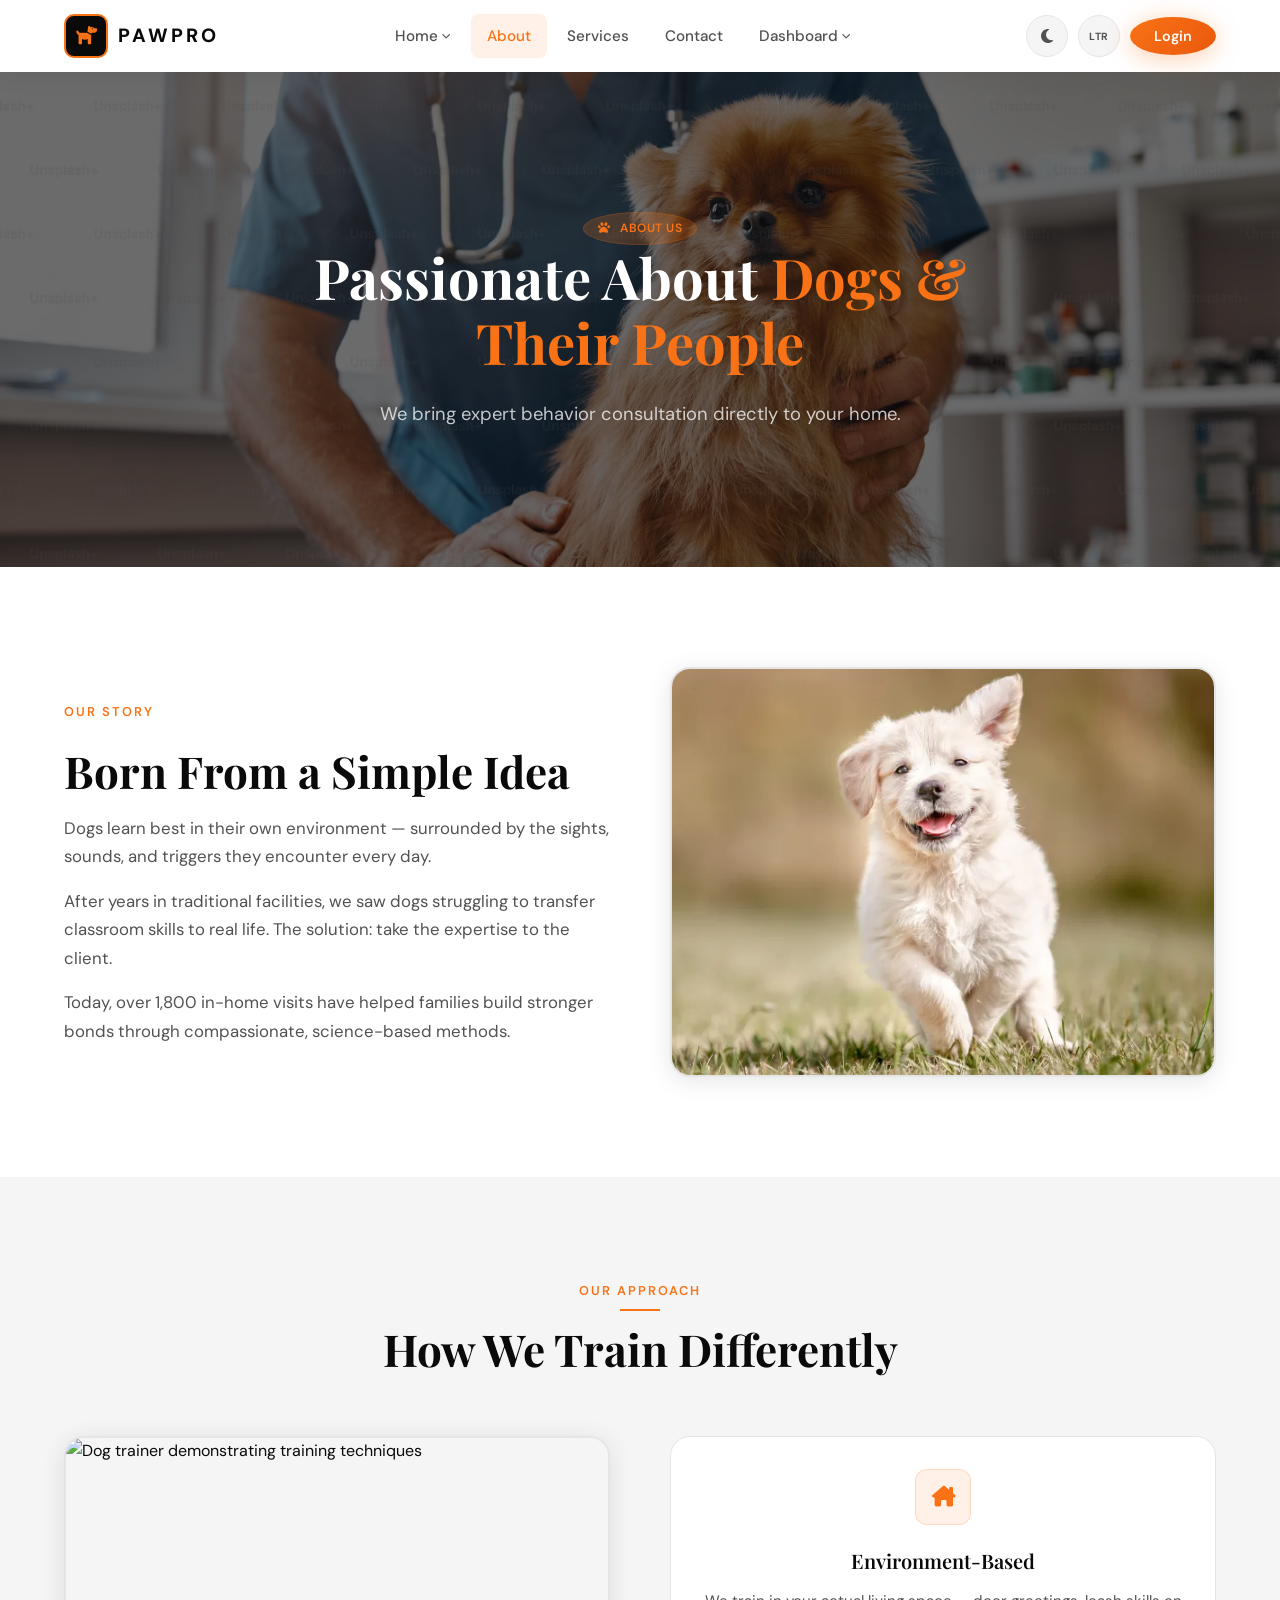
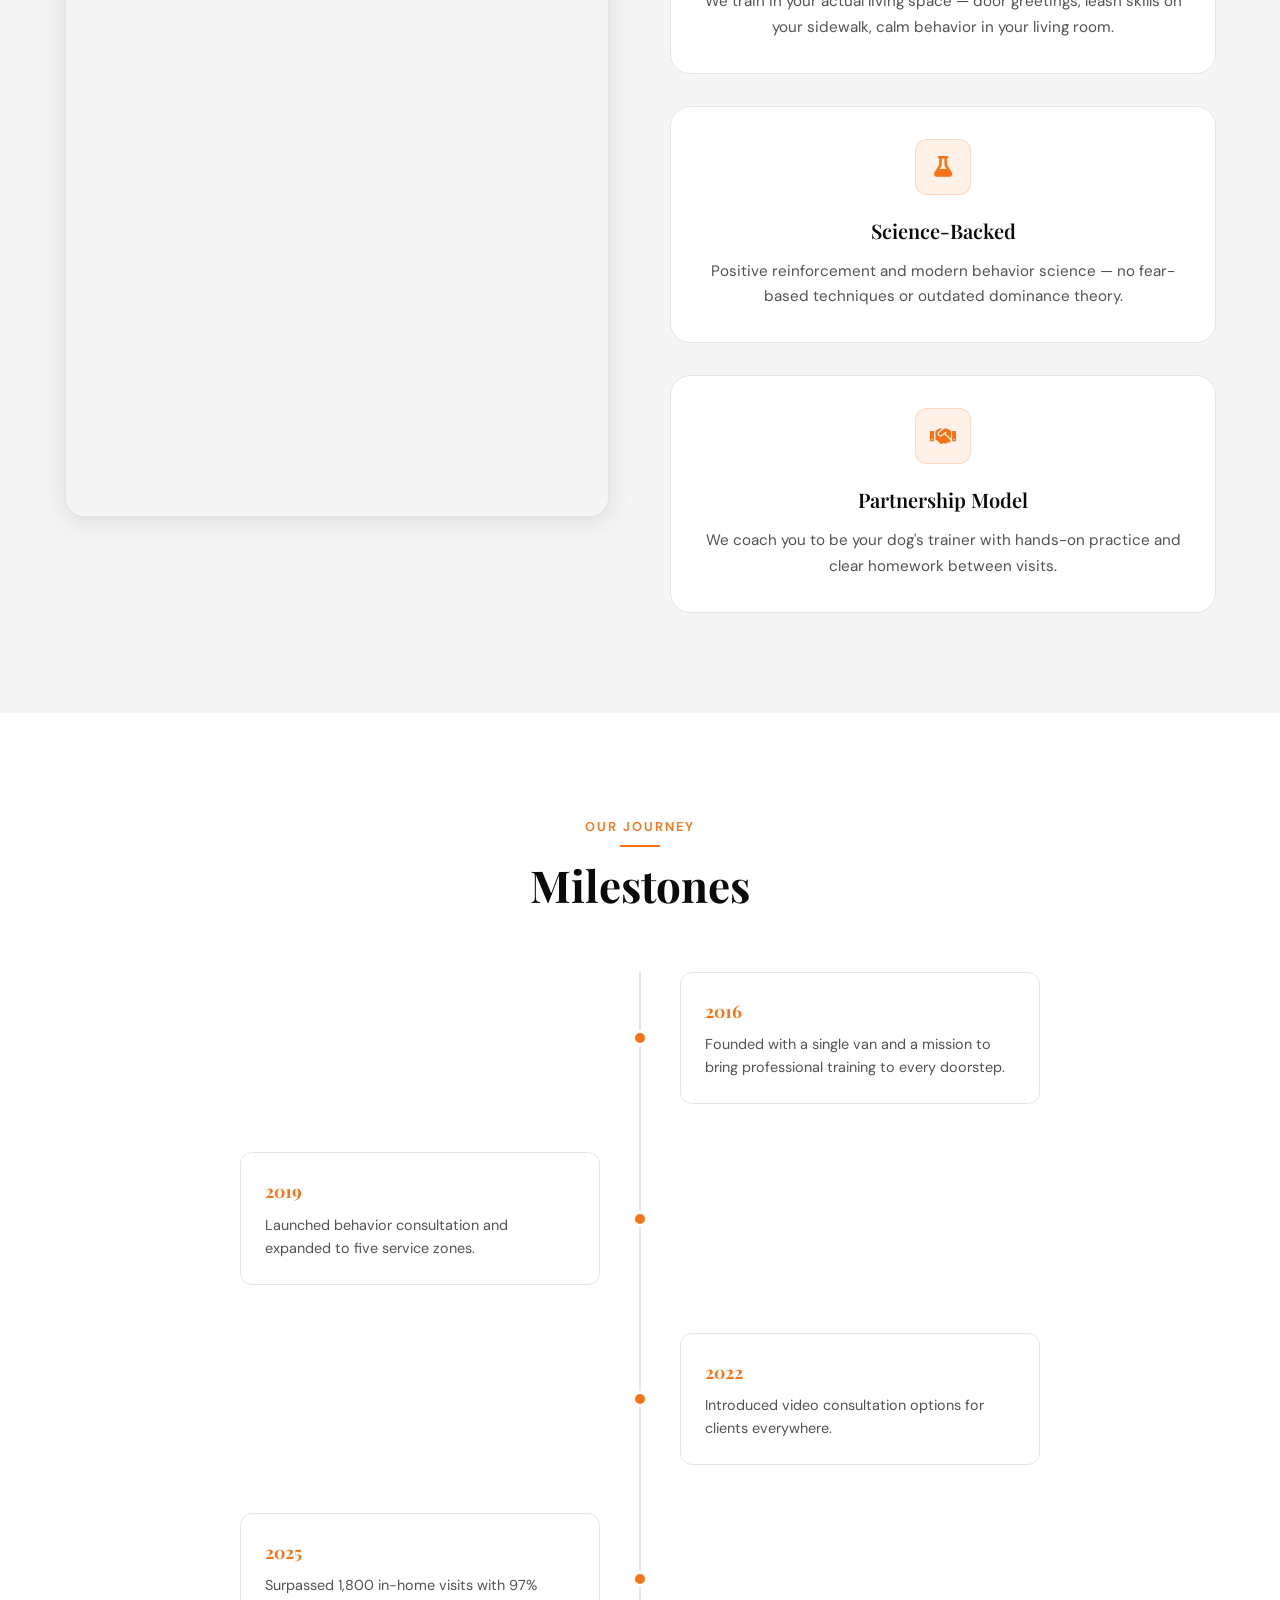
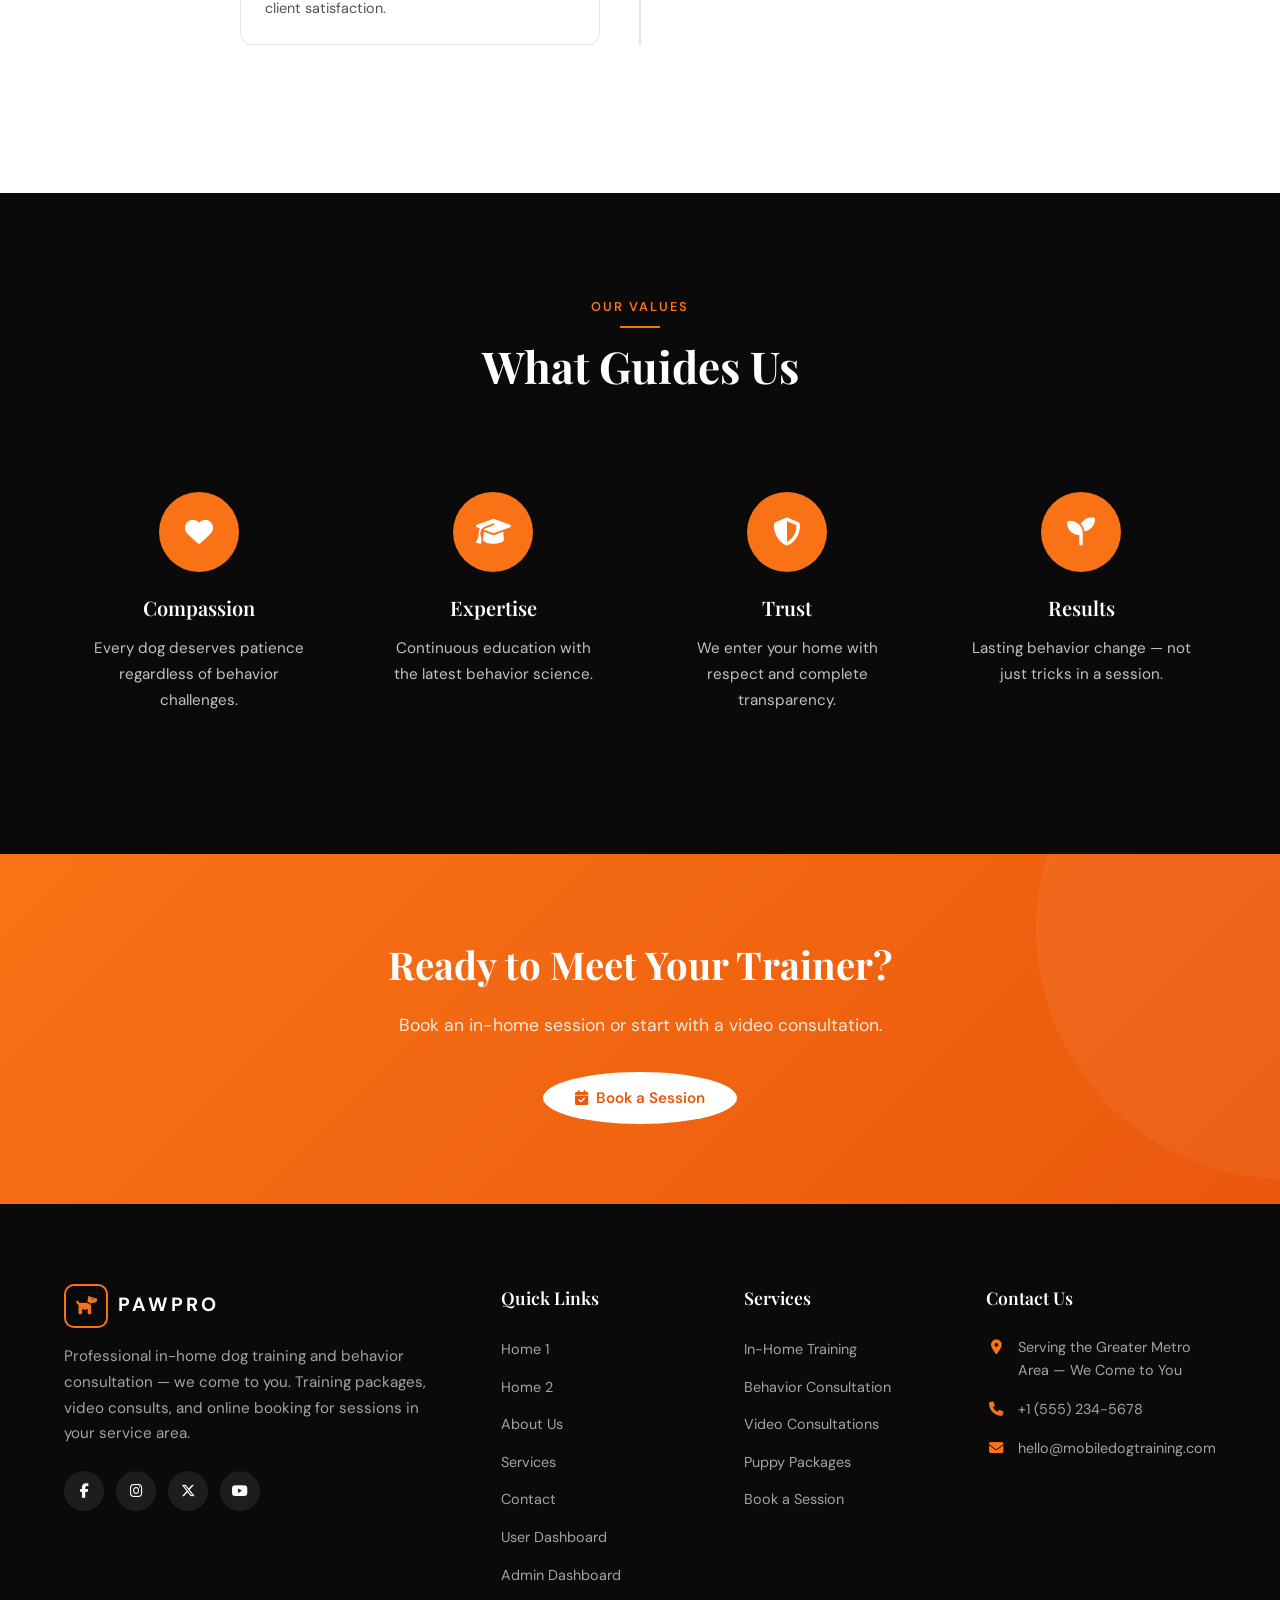
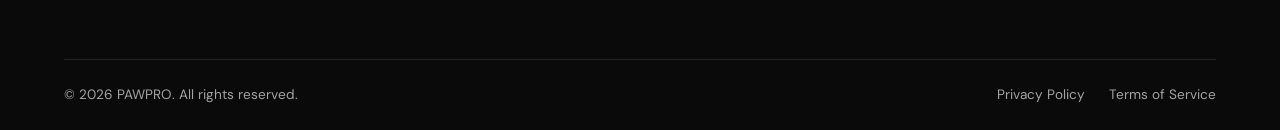
==== about.html @ d75a4a7d "gh" ====
<!DOCTYPE html>
<html lang="en" dir="ltr">
<head>
  <meta charset="UTF-8">
  <meta name="viewport" content="width=device-width, initial-scale=1.0">
  <title>About - Mobile Dog Training & Behavior Consultation</title>  <link rel="icon" type="image/svg+xml" href="favicon.svg">  <link rel="preconnect" href="https://fonts.googleapis.com">
  <link rel="preconnect" href="https://fonts.gstatic.com" crossorigin>
  <link href="https://fonts.googleapis.com/css2?family=DM+Sans:ital,opsz,wght@0,9..40,300;0,9..40,400;0,9..40,500;0,9..40,600;0,9..40,700&family=Playfair+Display:wght@400;600;700&display=swap" rel="stylesheet">
  <link rel="stylesheet" href="https://cdnjs.cloudflare.com/ajax/libs/font-awesome/6.5.1/css/all.min.css">
  <link rel="stylesheet" href="css/variables.css">
  <link rel="stylesheet" href="css/layout.css">
  <link rel="stylesheet" href="css/components.css">
  <link rel="stylesheet" href="css/pages.css">
  <link rel="stylesheet" href="css/animations.css">
</head>
<body>
  <header class="site-header" id="site-header"></header>
  <main>
    <section class="section-dark hero-centered" id="hero" style="padding:140px 0 100px;position:relative;overflow:hidden;background-image:url('d14.avif');background-size:cover;background-position:center;">
      <div style="position:absolute;inset:0;background:rgba(10,10,10,0.6);"></div>
      <div class="container" style="position:relative;z-index:1;">
        <span class="badge animate-item" style="background:rgba(249,115,22,0.2);color:var(--color-primary);"><i class="fa-solid fa-paw"></i> About Us</span>
        <h1 class="hero-title animate-item">Passionate About <span style="color:var(--color-primary);">Dogs & Their People</span></h1>
        <p class="hero-description animate-item">We bring expert behavior consultation directly to your home.</p>
      </div>
    </section>

    <section class="section" id="story">
      <div class="container">
        <div class="hero-content">
          <div class="hero-text animate-item animate-left">
            <span class="section-label">Our Story</span>
            <h2 class="section-title" style="text-align:left;">Born From a Simple Idea</h2>
            <p class="card-text" style="font-size:1.05rem;margin-bottom:16px;">Dogs learn best in their own environment — surrounded by the sights, sounds, and triggers they encounter every day.</p>
            <p class="card-text" style="font-size:1.05rem;margin-bottom:16px;">After years in traditional facilities, we saw dogs struggling to transfer classroom skills to real life. The solution: take the expertise to the client.</p>
            <p class="card-text" style="font-size:1.05rem;">Today, over 1,800 in-home visits have helped families build stronger bonds through compassionate, science-based methods.</p>
          </div>
          <div class="section-img-wrap animate-item animate-right img-float">
            <img class="section-img" src="d8.webp" alt="Dog trainer with happy dog">
          </div>
        </div>
      </div>
    </section>

    <section class="section section-alt" id="approach">
      <div class="container">
        <div class="section-header animate-item">
          <span class="section-label">Our Approach</span>
          <h2 class="section-title">How We Train Differently</h2>
        </div>
        <div class="hero-content" style="gap:60px;align-items:flex-start;margin-top:60px;">
          <div class="section-img-wrap animate-item animate-left" style="aspect-ratio:4/5;">
            <img class="section-img" src="https://images.unsplash.com/photo-1587300003388-59208cc962cb?w=900&q=80" alt="Dog trainer demonstrating training techniques">
          </div>
          <div style="flex:1;">
            <div class="grid-1 features-grid">
              <div class="card animate-item" data-delay="1">
                <div class="card-icon"><i class="fa-solid fa-house-chimney"></i></div>
                <h3 class="card-title">Environment-Based</h3>
                <p class="card-text">We train in your actual living space — door greetings, leash skills on your sidewalk, calm behavior in your living room.</p>
              </div>
              <div class="card animate-item" data-delay="2">
                <div class="card-icon"><i class="fa-solid fa-flask"></i></div>
                <h3 class="card-title">Science-Backed</h3>
                <p class="card-text">Positive reinforcement and modern behavior science — no fear-based techniques or outdated dominance theory.</p>
              </div>
              <div class="card animate-item" data-delay="3">
                <div class="card-icon"><i class="fa-solid fa-handshake"></i></div>
                <h3 class="card-title">Partnership Model</h3>
                <p class="card-text">We coach you to be your dog's trainer with hands-on practice and clear homework between visits.</p>
              </div>
            </div>
          </div>
        </div>
      </div>
    </section>

    <section class="section" id="timeline">
      <div class="container">
        <div class="section-header animate-item">
          <span class="section-label">Our Journey</span>
          <h2 class="section-title">Milestones</h2>
        </div>
        <div class="timeline">
          <div class="timeline-item animate-item">
            <div class="timeline-dot"></div>
            <div class="timeline-content">
              <div class="timeline-year">2016</div>
              <p class="timeline-text">Founded with a single van and a mission to bring professional training to every doorstep.</p>
            </div>
          </div>
          <div class="timeline-item animate-item">
            <div class="timeline-dot"></div>
            <div class="timeline-content">
              <div class="timeline-year">2019</div>
              <p class="timeline-text">Launched behavior consultation and expanded to five service zones.</p>
            </div>
          </div>
          <div class="timeline-item animate-item">
            <div class="timeline-dot"></div>
            <div class="timeline-content">
              <div class="timeline-year">2022</div>
              <p class="timeline-text">Introduced video consultation options for clients everywhere.</p>
            </div>
          </div>
          <div class="timeline-item animate-item">
            <div class="timeline-dot"></div>
            <div class="timeline-content">
              <div class="timeline-year">2025</div>
              <p class="timeline-text">Surpassed 1,800 in-home visits with 97% client satisfaction.</p>
            </div>
          </div>
        </div>
      </div>
    </section>

    <section class="section section-dark" id="values">
      <div class="container">
        <div class="section-header animate-item">
          <span class="section-label">Our Values</span>
          <h2 class="section-title">What Guides Us</h2>
        </div>
        <div class="grid-4">
          <div class="value-card animate-item" data-delay="1">
            <div class="value-icon"><i class="fa-solid fa-heart"></i></div>
            <h3 class="card-title">Compassion</h3>
            <p class="card-text">Every dog deserves patience regardless of behavior challenges.</p>
          </div>
          <div class="value-card animate-item" data-delay="2">
            <div class="value-icon"><i class="fa-solid fa-graduation-cap"></i></div>
            <h3 class="card-title">Expertise</h3>
            <p class="card-text">Continuous education with the latest behavior science.</p>
          </div>
          <div class="value-card animate-item" data-delay="3">
            <div class="value-icon"><i class="fa-solid fa-shield-halved"></i></div>
            <h3 class="card-title">Trust</h3>
            <p class="card-text">We enter your home with respect and complete transparency.</p>
          </div>
          <div class="value-card animate-item" data-delay="4">
            <div class="value-icon"><i class="fa-solid fa-seedling"></i></div>
            <h3 class="card-title">Results</h3>
            <p class="card-text">Lasting behavior change — not just tricks in a session.</p>
          </div>
        </div>
      </div>
    </section>

    <section class="cta-section" id="cta">
      <div class="container">
        <h2 class="cta-title animate-item">Ready to Meet Your Trainer?</h2>
        <p class="cta-text animate-item">Book an in-home session or start with a video consultation.</p>
        <a href="contact.html#booking" class="btn animate-item"><i class="fa-solid fa-calendar-check"></i> Book a Session</a>
      </div>
    </section>
  </main>
  <footer class="site-footer" id="site-footer"></footer>
  <script src="js/config.js"></script>
  <script src="js/theme.js"></script>
  <script src="js/rtl.js"></script>
  <script src="js/main.js"></script>
  <script src="js/animations.js"></script>
</body>
</html>
---- css/variables.css ----
:root {
  /* Brand — Orange & Black */
  --color-primary: #f97316;
  --color-primary-dark: #ea580c;
  --color-primary-light: #fb923c;
  --color-secondary: #0a0a0a;
  --color-secondary-dark: #000000;
  --color-secondary-light: #1a1a1a;
  --color-accent: #f97316;

  /* Light Theme */
  --color-bg: #ffffff;
  --color-bg-alt: #f5f5f5;
  --color-bg-accent: #fff7ed;
  --color-surface: #ffffff;
  --color-surface-elevated: #fafafa;
  --color-text: #0a0a0a;
  --color-text-muted: #525252;
  --color-text-light: #737373;
  --color-border: #e5e5e5;
  --color-border-light: #f0f0f0;

  /* Section-specific light */
  --section-default-bg: #ffffff;
  --section-alt-bg: #f5f5f5;
  --section-dark-bg: #0a0a0a;
  --section-dark-text: #ffffff;
  --section-accent-bg: #fff7ed;

  /* Header */
  --header-bg: rgba(255, 255, 255, 0.97);
  --header-shadow: 0 2px 24px rgba(0, 0, 0, 0.08);

  /* Footer */
  --footer-bg: #0a0a0a;
  --footer-text: #f5f5f5;
  --footer-text-muted: #a3a3a3;

  /* Shadows */
  --shadow-sm: 0 2px 8px rgba(0, 0, 0, 0.06);
  --shadow-md: 0 4px 24px rgba(0, 0, 0, 0.1);
  --shadow-lg: 0 8px 40px rgba(0, 0, 0, 0.14);
  --shadow-primary: 0 4px 24px rgba(249, 115, 22, 0.35);

  /* Typography */
  --font-heading: 'Playfair Display', Georgia, serif;
  --font-body: 'DM Sans', -apple-system, BlinkMacSystemFont, sans-serif;
  --font-logo: 'DM Sans', sans-serif;

  /* Spacing */
  --section-padding: 100px;
  --container-max: 1200px;
  --header-height: 72px;

  /* Transitions */
  --transition-fast: 0.2s ease;
  --transition-normal: 0.3s ease;

  /* Border Radius */
  --radius-sm: 8px;
  --radius-md: 12px;
  --radius-lg: 20px;
  --radius-full: 50%;
}

[data-theme="dark"] {
  --color-bg: #0a0a0a;
  --color-bg-alt: #141414;
  --color-bg-accent: #1c1208;
  --color-surface: #1a1a1a;
  --color-surface-elevated: #222222;
  --color-text: #f5f5f5;
  --color-text-muted: #a3a3a3;
  --color-text-light: #737373;
  --color-border: #2e2e2e;
  --color-border-light: #252525;

  --section-default-bg: #0a0a0a;
  --section-alt-bg: #141414;
  --section-dark-bg: #000000;
  --section-dark-text: #ffffff;
  --section-accent-bg: #1c1208;

  --header-bg: rgba(10, 10, 10, 0.97);
  --header-shadow: 0 2px 24px rgba(0, 0, 0, 0.5);
  --footer-bg: #000000;
  --footer-text: #f5f5f5;
  --footer-text-muted: #737373;

  --shadow-sm: 0 2px 8px rgba(0, 0, 0, 0.3);
  --shadow-md: 0 4px 24px rgba(0, 0, 0, 0.4);
  --shadow-lg: 0 8px 40px rgba(0, 0, 0, 0.5);
  --shadow-primary: 0 4px 24px rgba(249, 115, 22, 0.25);
}

[dir="rtl"] {
  --font-heading: 'Playfair Display', Georgia, serif;
}
---- css/layout.css ----
*,
*::before,
*::after {
  box-sizing: border-box;
  margin: 0;
  padding: 0;
}

html {
  scroll-behavior: smooth;
  font-size: 16px;
}

body {
  font-family: var(--font-body);
  background-color: var(--color-bg);
  color: var(--color-text);
  line-height: 1.6;
  overflow-x: hidden;
  transition: background-color var(--transition-normal), color var(--transition-normal);
}

img {
  max-width: 100%;
  height: auto;
  display: block;
}

a {
  text-decoration: none;
  color: inherit;
  transition: color var(--transition-fast);
}

ul, ol {
  list-style: none;
}

button {
  font-family: inherit;
  cursor: pointer;
  border: none;
  background: none;
}

.container {
  width: 100%;
  max-width: var(--container-max);
  margin: 0 auto;
  padding: 0 24px;
}

.section {
  padding: var(--section-padding) 0;
  background: var(--section-default-bg);
  transition: background var(--transition-normal);
}

.section-alt {
  background: var(--section-alt-bg);
}

.section-accent {
  background: var(--section-accent-bg);
}

.section-dark {
  background: var(--section-dark-bg);
  color: var(--section-dark-text);
}

.section-dark .section-title,
.section-dark .hero-title {
  color: #ffffff;
}

.section-dark .section-subtitle,
.section-dark .hero-description,
.section-dark .card-text {
  color: rgba(255, 255, 255, 0.75);
}

.section-dark .section-label {
  color: var(--color-primary);
}

.section-dark .card {
  background: var(--color-secondary-light);
  border-color: #2e2e2e;
  color: #f5f5f5;
}

.section-dark .card-title {
  color: #ffffff;
}

.section-header {
  text-align: center;
  max-width: 700px;
  margin: 0 auto 60px;
}

.section-label {
  display: inline-block;
  font-size: 0.8rem;
  font-weight: 600;
  letter-spacing: 2px;
  text-transform: uppercase;
  color: var(--color-primary);
  margin-bottom: 12px;
}

.section-title {
  font-family: var(--font-heading);
  font-size: clamp(2rem, 4vw, 2.75rem);
  font-weight: 700;
  color: var(--color-text);
  margin-bottom: 16px;
  line-height: 1.2;
}

.section-subtitle {
  font-size: 1.1rem;
  color: var(--color-text-muted);
  line-height: 1.7;
}

.grid-2 {
  display: grid;
  grid-template-columns: repeat(2, 1fr);
  gap: 32px;
}

.grid-3 {
  display: grid;
  grid-template-columns: repeat(3, 1fr);
  gap: 32px;
}

.grid-1 {
  display: grid;
  grid-template-columns: 1fr;
  gap: 32px;
}

.grid-4 {
  display: grid;
  grid-template-columns: repeat(4, 1fr);
  gap: 24px;
}

main {
  padding-top: var(--header-height);
  min-height: calc(100vh - var(--header-height));
}

@media (max-width: 992px) {
  .grid-3, .grid-4 {
    grid-template-columns: repeat(2, 1fr);
  }
}

@media (max-width: 768px) {
  :root {
    --section-padding: 70px;
  }

  .grid-2, .grid-3, .grid-4 {
    grid-template-columns: 1fr;
  }

  .container {
    padding: 0 16px;
  }
}

@media (max-width: 576px) {
  :root {
    --section-padding: 50px;
    --header-height: 64px;
  }

  .grid-1, .grid-2, .grid-3, .grid-4 {
    grid-template-columns: 1fr;
    gap: 20px;
  }

  .container {
    padding: 0 12px;
  }

  main {
    padding-top: 64px;
  }
}

@media (max-width: 360px) {
  :root {
    --section-padding: 40px;
    --header-height: 56px;
  }

  .container {
    padding: 0 10px;
    max-width: 100%;
  }

  main {
    padding-top: 56px;
    min-height: calc(100vh - 56px);
  }

  .grid-1, .grid-2, .grid-3, .grid-4 {
    grid-template-columns: 1fr;
    gap: 16px;
  }
}
---- css/components.css ----
/* ===== HEADER ===== */
.site-header {
  position: fixed;
  top: 0;
  left: 0;
  right: 0;
  height: var(--header-height);
  background: var(--header-bg);
  backdrop-filter: blur(12px);
  box-shadow: var(--header-shadow);
  z-index: 1000;
  transition: background var(--transition-normal), box-shadow var(--transition-normal);
}

.header-inner {
  display: flex;
  align-items: center;
  justify-content: space-between;
  height: 100%;
  max-width: var(--container-max);
  margin: 0 auto;
  padding: 0 24px;
}

/* Logo */
.site-logo {
  display: flex;
  align-items: center;
  gap: 10px;
  flex-shrink: 0;
}

.logo-mark {
  width: 44px;
  height: 44px;
  background: var(--color-secondary);
  border-radius: 10px;
  display: flex;
  align-items: center;
  justify-content: center;
  border: 2px solid var(--color-primary);
  flex-shrink: 0;
}

.logo-mark i {
  color: var(--color-primary);
  font-size: 1.15rem;
}

.logo-word {
  font-family: var(--font-logo);
  font-size: 1.2rem;
  font-weight: 800;
  letter-spacing: 3px;
  color: var(--color-text);
  white-space: nowrap;
}

[data-theme="dark"] .logo-mark {
  background: #000000;
}

.logo-text {
  font-family: var(--font-logo);
  font-size: 1.2rem;
  font-weight: 800;
  letter-spacing: 3px;
  color: var(--color-text);
  white-space: nowrap;
}

.logo-text span {
  color: var(--color-primary);
}

/* Navigation */
.main-nav {
  display: flex;
  align-items: center;
  gap: 8px;
}

.nav-list {
  display: flex;
  align-items: center;
  gap: 4px;
}

.nav-item {
  position: relative;
}

.nav-link {
  display: flex;
  align-items: center;
  gap: 4px;
  padding: 10px 16px;
  font-size: 0.95rem;
  font-weight: 500;
  color: var(--color-text-muted);
  border-radius: var(--radius-sm);
  transition: all var(--transition-fast);
}

.nav-link:hover,
.nav-link.active {
  color: var(--color-primary);
  background: rgba(249, 115, 22, 0.1);
}

.nav-link .dropdown-arrow {
  font-size: 0.55rem;
  transition: transform var(--transition-fast);
}

.nav-item.open .dropdown-arrow {
  transform: rotate(180deg);
}

/* Dropdown */
.nav-dropdown {
  position: absolute;
  top: calc(100% + 8px);
  left: 50%;
  transform: translateX(-50%) translateY(8px);
  min-width: 200px;
  background: var(--color-surface);
  border: 1px solid var(--color-border);
  border-radius: var(--radius-md);
  box-shadow: var(--shadow-lg);
  padding: 8px;
  opacity: 0;
  visibility: hidden;
  transition: all var(--transition-fast);
  z-index: 100;
}

[dir="rtl"] .nav-dropdown {
  left: auto;
  right: 50%;
  transform: translateX(50%) translateY(8px);
}

.nav-item.open .nav-dropdown {
  opacity: 1;
  visibility: visible;
  transform: translateX(-50%) translateY(0);
}

[dir="rtl"] .nav-item.open .nav-dropdown {
  transform: translateX(50%) translateY(0);
}

.dropdown-link {
  display: block;
  padding: 10px 16px;
  font-size: 0.9rem;
  color: var(--color-text-muted);
  border-radius: var(--radius-sm);
  transition: all var(--transition-fast);
}

.dropdown-link:hover,
.dropdown-link.active {
  color: var(--color-primary);
  background: rgba(249, 115, 22, 0.1);
}

/* Header Actions */
.header-actions {
  display: flex;
  align-items: center;
  gap: 10px;
  flex-shrink: 0;
}

/* Theme Toggle */
.theme-toggle {
  width: 42px;
  height: 42px;
  border-radius: var(--radius-full);
  background: var(--color-bg-alt);
  border: 1px solid var(--color-border);
  display: flex;
  align-items: center;
  justify-content: center;
  font-size: 1.1rem;
  transition: all var(--transition-fast);
  color: var(--color-text-muted);
}

.theme-toggle:hover {
  background: var(--color-primary);
  color: #fff;
  border-color: var(--color-primary);
}

.theme-toggle i {
  font-size: 1rem;
}

/* RTL Toggle */
.rtl-toggle {
  width: 42px;
  height: 42px;
  border-radius: var(--radius-full);
  background: var(--color-bg-alt);
  border: 1px solid var(--color-border);
  display: flex;
  align-items: center;
  justify-content: center;
  font-size: 0.65rem;
  font-weight: 700;
  letter-spacing: 0.5px;
  transition: all var(--transition-fast);
  color: var(--color-text-muted);
}

.rtl-toggle:hover {
  background: var(--color-secondary);
  color: var(--color-primary);
  border-color: var(--color-primary);
}

/* Login Button */
.btn-login {
  padding: 10px 24px;
  background: linear-gradient(135deg, var(--color-primary), var(--color-primary-dark));
  color: #fff;
  font-size: 0.9rem;
  font-weight: 600;
  border-radius: var(--radius-full);
  transition: all var(--transition-fast);
  box-shadow: var(--shadow-primary);
}

.btn-login:hover {
  transform: translateY(-2px);
  box-shadow: 0 6px 24px rgba(200, 121, 65, 0.4);
}

.mobile-nav-actions {
  display: none;
}

/* Mobile Menu Toggle */
.mobile-toggle {
  display: none;
  width: 42px;
  height: 42px;
  border-radius: var(--radius-sm);
  background: var(--color-bg-alt);
  border: 1px solid var(--color-border);
  flex-direction: column;
  align-items: center;
  justify-content: center;
  gap: 5px;
}

.mobile-toggle span {
  display: block;
  width: 20px;
  height: 2px;
  background: var(--color-text);
  border-radius: 2px;
  transition: all var(--transition-fast);
}

.mobile-toggle.active span:nth-child(1) {
  transform: rotate(45deg) translate(5px, 5px);
}

.mobile-toggle.active span:nth-child(2) {
  opacity: 0;
}

.mobile-toggle.active span:nth-child(3) {
  transform: rotate(-45deg) translate(5px, -5px);
}

@media (max-width: 1024px) {
  .mobile-toggle {
    display: flex;
  }

  /* Ensure mobile toggle sits to the right on small screens */
  .site-logo { order: 1; }
  .header-actions { order: 2; }
  .mobile-toggle { order: 3; }

  .main-nav {
    position: fixed;
    top: var(--header-height);
    left: 0;
    right: 0;
    background: var(--color-surface);
    border-bottom: 1px solid var(--color-border);
    padding: 16px 24px;
    flex-direction: column;
    align-items: stretch;
    transform: translateY(-120%);
    opacity: 0;
    visibility: hidden;
    transition: all var(--transition-normal);
    box-shadow: var(--shadow-lg);
  }

  .main-nav.open {
    transform: translateY(0);
    opacity: 1;
    visibility: visible;
  }

  .nav-list {
    flex-direction: column;
    align-items: stretch;
    gap: 4px;
  }

  .nav-link {
    justify-content: space-between;
    padding: 14px 16px;
  }

  .nav-dropdown {
    position: static;
    transform: none;
    opacity: 1;
    visibility: visible;
    box-shadow: none;
    border: none;
    background: var(--color-bg-alt);
    margin-top: 4px;
    display: none;
    padding: 4px;
  }

  .nav-item.open .nav-dropdown {
    display: block;
    transform: none;
  }
}

/* Specific mobile tweaks: keep header minimal at narrow widths (e.g., 360px) */
@media (max-width: 480px) {
  /* Hide theme and rtl in header; they'll appear inside the mobile menu */
  .header-actions .theme-toggle,
  .header-actions .rtl-toggle {
    display: none;
  }

  /* Keep login visible in header */
  /* Move login into mobile menu: hide header login on very small screens */
  .header-actions .btn-login {
    display: none;
  }

  /* Mobile nav actions (inside hamburger) */
  .mobile-nav-actions {
    display: flex;
    gap: 12px;
    margin-top: 12px;
    align-items: center;
  }

  .mobile-nav-actions .theme-toggle,
  .mobile-nav-actions .rtl-toggle {
    display: flex;
  }

  .mobile-nav-actions .btn-login-mobile {
    display: inline-flex;
    padding: 10px 16px;
    font-size: 0.95rem;
    border-radius: var(--radius-md);
    background: linear-gradient(135deg, var(--color-primary), var(--color-primary-dark));
    color: #fff;
    border: none;
    margin-left: auto;
  }
}

/* ===== BUTTONS ===== */
.btn {
  display: inline-flex;
  align-items: center;
  justify-content: center;
  gap: 8px;
  padding: 14px 32px;
  font-size: 0.95rem;
  font-weight: 600;
  border-radius: var(--radius-full);
  transition: all var(--transition-fast);
  cursor: pointer;
}

.btn-primary {
  background: linear-gradient(135deg, var(--color-primary), var(--color-primary-dark));
  color: #fff;
  box-shadow: var(--shadow-primary);
}

.btn-primary:hover {
  transform: translateY(-2px);
  box-shadow: 0 6px 24px rgba(200, 121, 65, 0.4);
}

.btn-secondary {
  background: transparent;
  color: var(--color-text);
  border: 2px solid var(--color-border);
}

.btn-secondary:hover {
  border-color: var(--color-primary);
  color: var(--color-primary);
}

.btn-outline {
  background: transparent;
  color: var(--color-primary);
  border: 2px solid var(--color-primary);
}

.btn-outline:hover {
  background: var(--color-primary);
  color: #fff;
}

/* ===== CARDS ===== */
.card {
  background: var(--color-surface);
  border: 1px solid var(--color-border);
  border-radius: var(--radius-lg);
  padding: 32px;
  transition: all var(--transition-normal);
}

.card:hover {
  transform: translateY(-4px);
  box-shadow: var(--shadow-md);
  border-color: var(--color-primary-light);
}

.card-icon {
  width: 56px;
  height: 56px;
  background: rgba(249, 115, 22, 0.1);
  border: 1px solid rgba(249, 115, 22, 0.2);
  border-radius: var(--radius-md);
  display: flex;
  align-items: center;
  justify-content: center;
  font-size: 1.3rem;
  margin-bottom: 20px;
  color: var(--color-primary);
}

[data-theme="dark"] .card-icon {
  background: rgba(249, 115, 22, 0.15);
  border-color: rgba(249, 115, 22, 0.3);
}

.card-title {
  font-family: var(--font-heading);
  font-size: 1.25rem;
  font-weight: 600;
  margin-bottom: 12px;
  color: var(--color-text);
}

.card-text {
  font-size: 0.95rem;
  color: var(--color-text-muted);
  line-height: 1.7;
}

/* ===== FOOTER ===== */
.site-footer {
  background: #0a0a0a;
  color: #f5f5f5;
  padding: 80px 0 0;
}

.footer-grid {
  display: grid;
  grid-template-columns: 2fr 1fr 1fr 1fr;
  gap: 48px;
  padding-bottom: 60px;
  border-bottom: 1px solid rgba(255, 255, 255, 0.1);
}

.footer-brand .logo-text {
  color: #ffffff;
  margin-bottom: 16px;
}

.footer-brand p {
  color: #a3a3a3;
  font-size: 0.95rem;
  line-height: 1.7;
  margin-bottom: 24px;
}

.footer-social {
  display: flex;
  gap: 12px;
}

.social-link {
  width: 40px;
  height: 40px;
  border-radius: var(--radius-full);
  background: rgba(255, 255, 255, 0.08);
  display: flex;
  align-items: center;
  justify-content: center;
  font-size: 1rem;
  transition: all var(--transition-fast);
  color: #ffffff;
}

.social-link i {
  font-size: 0.9rem;
}

.social-link:hover {
  background: var(--color-primary);
  transform: translateY(-2px);
  color: #ffffff;
}

.footer-heading {
  font-family: var(--font-heading);
  font-size: 1.1rem;
  font-weight: 600;
  margin-bottom: 24px;
  color: #ffffff;
}

.footer-links li {
  margin-bottom: 12px;
}

.footer-links a {
  color: #a3a3a3;
  font-size: 0.9rem;
  transition: color var(--transition-fast);
}

.footer-links a:hover {
  color: #fb923c;
}

.footer-contact-item {
  display: flex;
  align-items: flex-start;
  gap: 12px;
  margin-bottom: 16px;
  font-size: 0.9rem;
  color: #a3a3a3;
}

.footer-contact-item .icon {
  color: var(--color-primary);
  flex-shrink: 0;
  width: 20px;
  text-align: center;
}

.footer-bottom {
  padding: 24px 0;
  display: flex;
  align-items: center;
  justify-content: space-between;
  font-size: 0.85rem;
  color: #a3a3a3;
}

.footer-bottom-links {
  display: flex;
  gap: 24px;
}

.footer-bottom-links a {
  color: #a3a3a3;
}

.footer-bottom-links a:hover {
  color: #fb923c;
}

@media (max-width: 992px) {
  .footer-grid {
    grid-template-columns: repeat(2, 1fr);
  }
}

@media (max-width: 576px) {
  .footer-grid {
    grid-template-columns: 1fr;
    gap: 32px;
  }

  .footer-bottom {
    flex-direction: column;
    gap: 16px;
    text-align: center;
  }

  .header-inner {
    padding: 0 12px;
  }

  /* Keep header fixed on mobile devices to prevent visual shrinking while scrolling */
  .site-header {
    height: var(--header-height) !important;
    transition: none !important;
    will-change: auto !important;
  }

  .header-inner {
    min-height: var(--header-height) !important;
    align-items: center;
    transition: none !important;
  }

  .site-logo {
    gap: 8px;
  }

  .logo-mark {
    width: 36px;
    height: 36px;
    border-radius: 8px;
  }

  .logo-mark i {
    font-size: 0.95rem;
  }

  .logo-word {
    font-size: 1rem;
    letter-spacing: 2px;
  }

  .nav-list {
    gap: 0;
  }

  .nav-link {
    padding: 8px 12px;
    font-size: 0.85rem;
  }

  .header-actions {
    gap: 6px;
  }

  .theme-toggle,
  .rtl-toggle,
  .btn-login {
    width: 36px;
    height: 36px;
    font-size: 0.9rem;
  }

  .btn-login {
    padding: 8px 16px;
    width: auto;
    height: auto;
    font-size: 0.8rem;
  }
}

@media (max-width: 360px) {
  .header-inner {
    padding: 0 10px;
  }
  /* Prevent header from shrinking on scroll on very small viewports */
  .site-header {
    height: var(--header-height) !important;
    transition: none !important;
  }

  .header-inner {
    min-height: var(--header-height) !important;
    align-items: center;
    transition: none !important;
  }

  .site-logo {
    gap: 6px;
  }

  .logo-mark {
    width: 32px;
    height: 32px;
    border: 1.5px solid var(--color-primary);
  }

  .logo-mark i {
    font-size: 0.85rem;
  }

  .logo-word {
    font-size: 0.9rem;
    letter-spacing: 1.5px;
  }

  .mobile-toggle {
    width: 36px;
    height: 36px;
  }

  .nav-link {
    padding: 6px 10px;
    font-size: 0.75rem;
  }

  .nav-dropdown {
    min-width: 160px;
  }

  .theme-toggle,
  .rtl-toggle {
    width: 32px;
    height: 32px;
    font-size: 0.8rem;
  }

  .btn-login {
    padding: 6px 12px;
    font-size: 0.7rem;
    width: auto;
  }

  .btn {
    padding: 10px 16px;
    font-size: 0.85rem;
  }

  .section-title {
    font-size: 1.5rem;
  }

  .section-label {
    font-size: 0.75rem;
  }

  .footer-grid {
    gap: 24px;
  }

  .footer-heading {
    font-size: 0.95rem;
  }

  .footer-links li {
    font-size: 0.85rem;
  }

  .form-input,
  .form-textarea,
  .form-select {
    padding: 10px 12px;
    font-size: 0.85rem;
  }

  .badge {
    padding: 4px 10px;
    font-size: 0.7rem;
  }
}

/* ===== FORM ELEMENTS ===== */
.form-group {
  margin-bottom: 20px;
}

.form-label {
  display: block;
  font-size: 0.9rem;
  font-weight: 500;
  margin-bottom: 8px;
  color: var(--color-text);
}

.form-input,
.form-textarea,
.form-select {
  width: 100%;
  padding: 14px 18px;
  font-family: inherit;
  font-size: 0.95rem;
  color: var(--color-text);
  background: var(--color-surface);
  border: 1px solid var(--color-border);
  border-radius: var(--radius-sm);
  transition: all var(--transition-fast);
}

.form-input:focus,
.form-textarea:focus,
.form-select:focus {
  outline: none;
  border-color: var(--color-primary);
  box-shadow: 0 0 0 3px rgba(249, 115, 22, 0.15);
}

.form-textarea {
  min-height: 140px;
  resize: vertical;
}

/* ===== BADGE ===== */
.badge {
  display: inline-block;
  padding: 6px 14px;
  font-size: 0.75rem;
  font-weight: 600;
  letter-spacing: 0.5px;
  text-transform: uppercase;
  border-radius: var(--radius-full);
  background: rgba(249, 115, 22, 0.12);
  color: var(--color-primary);
  border: 1px solid rgba(249, 115, 22, 0.2);
}

[data-theme="dark"] .badge {
  background: rgba(249, 115, 22, 0.15);
  border-color: rgba(249, 115, 22, 0.3);
}

/* ===== STATS ===== */
.stat-item {
  text-align: center;
  padding: 24px;
}

.stat-number {
  font-family: var(--font-heading);
  font-size: 3rem;
  font-weight: 700;
  color: var(--color-primary);
  line-height: 1;
  margin-bottom: 8px;
}

.stat-label {
  font-size: 0.95rem;
  color: var(--color-text-muted);
  font-weight: 500;
}

/* ===== TESTIMONIAL ===== */
.testimonial-card {
  background: var(--color-surface);
  border: 1px solid var(--color-border);
  border-radius: var(--radius-lg);
  padding: 32px;
  position: relative;
}

.testimonial-quote {
  font-size: 3rem;
  color: var(--color-primary);
  opacity: 0.3;
  line-height: 1;
  margin-bottom: -10px;
}

.testimonial-text {
  font-size: 1rem;
  color: var(--color-text-muted);
  line-height: 1.8;
  margin-bottom: 24px;
  font-style: italic;
}

.testimonial-author {
  display: flex;
  align-items: center;
  gap: 14px;
}

.author-avatar {
  width: 48px;
  height: 48px;
  border-radius: var(--radius-full);
  background: var(--color-secondary);
  border: 2px solid var(--color-primary);
  display: flex;
  align-items: center;
  justify-content: center;
  color: #fff;
  font-weight: 600;
  font-size: 1.1rem;
  overflow: hidden;
  flex-shrink: 0;
}

.author-name {
  font-weight: 600;
  color: var(--color-text);
}

.author-role {
  font-size: 0.85rem;
  color: var(--color-text-light);
}

/* ===== MODAL (Login) ===== */
.modal-overlay {
  position: fixed;
  inset: 0;
  background: rgba(0, 0, 0, 0.5);
  backdrop-filter: blur(4px);
  z-index: 2000;
  display: flex;
  align-items: center;
  justify-content: center;
  opacity: 0;
  visibility: hidden;
  transition: all var(--transition-normal);
}

.modal-overlay.open {
  opacity: 1;
  visibility: visible;
}

.modal {
  background: var(--color-surface);
  border-radius: var(--radius-lg);
  padding: 40px;
  width: 100%;
  max-width: 420px;
  margin: 24px;
  transform: scale(0.9) translateY(20px);
  transition: transform var(--transition-normal);
  position: relative;
}

.modal-overlay.open .modal {
  transform: scale(1) translateY(0);
}

.modal-close {
  position: absolute;
  top: 16px;
  right: 16px;
  width: 36px;
  height: 36px;
  border-radius: var(--radius-full);
  background: var(--color-bg-alt);
  display: flex;
  align-items: center;
  justify-content: center;
  font-size: 1.2rem;
  color: var(--color-text-muted);
  transition: all var(--transition-fast);
}

[dir="rtl"] .modal-close {
  right: auto;
  left: 16px;
}

.modal-close:hover {
  background: var(--color-primary);
  color: #fff;
}

.modal-title {
  font-family: var(--font-heading);
  font-size: 1.75rem;
  font-weight: 700;
  margin-bottom: 8px;
  text-align: center;
}

.modal-subtitle {
  text-align: center;
  color: var(--color-text-muted);
  margin-bottom: 32px;
  font-size: 0.95rem;
}
---- css/pages.css ----
/* ===== HERO SECTIONS ===== */
.hero {
  position: relative;
  padding: 120px 0 100px;
  overflow: hidden;
}

.hero-bg {
  position: absolute;
  inset: 0;
  background: linear-gradient(135deg, rgba(249, 115, 22, 0.06) 0%, rgba(10, 10, 10, 0.03) 100%);
  z-index: 0;
}

[data-theme="dark"] .hero-bg {
  background: linear-gradient(135deg, rgba(249, 115, 22, 0.08) 0%, rgba(0, 0, 0, 0.2) 100%);
}

.hero-bg::before {
  content: '';
  position: absolute;
  top: -50%;
  right: -20%;
  width: 600px;
  height: 600px;
  border-radius: 50%;
  background: radial-gradient(circle, rgba(200, 121, 65, 0.12) 0%, transparent 70%);
}

.hero-bg::after {
  content: '';
  position: absolute;
  bottom: -30%;
  left: -10%;
  width: 400px;
  height: 400px;
  border-radius: 50%;
  background: radial-gradient(circle, rgba(45, 90, 61, 0.1) 0%, transparent 70%);
}

.hero .container {
  position: relative;
  z-index: 1;
}

.hero-content {
  display: grid;
  grid-template-columns: 1fr 1fr;
  gap: 60px;
  align-items: center;
}

.hero-text .badge {
  margin-bottom: 20px;
}

.hero-title {
  font-family: var(--font-heading);
  font-size: clamp(2.5rem, 5vw, 3.5rem);
  font-weight: 700;
  line-height: 1.15;
  margin-bottom: 24px;
  color: var(--color-text);
}

.hero-title span {
  color: var(--color-primary);
}

.hero-description {
  font-size: 1.15rem;
  color: var(--color-text-muted);
  line-height: 1.8;
  margin-bottom: 36px;
  max-width: 520px;
}

.hero-buttons {
  display: flex;
  gap: 16px;
  flex-wrap: wrap;
}

.hero-visual {
  position: relative;
  display: flex;
  align-items: center;
  justify-content: center;
}

.hero-image-placeholder {
  width: 100%;
  max-width: 480px;
  aspect-ratio: 4/3;
  border-radius: var(--radius-lg);
  overflow: hidden;
  box-shadow: var(--shadow-lg);
  position: relative;
  border: 3px solid var(--color-primary);
}

.hero-image-placeholder img,
.section-img {
  width: 100%;
  height: 100%;
  object-fit: cover;
  display: block;
}

.section-img-wrap {
  border-radius: var(--radius-lg);
  overflow: hidden;
  box-shadow: var(--shadow-md);
  border: 2px solid var(--color-border);
  aspect-ratio: 4/3;
}

[data-theme="dark"] .section-img-wrap {
  border-color: #2e2e2e;
}

.section-img-wrap .section-img {
  width: 100%;
  height: 100%;
  object-fit: cover;
}

.program-image {
  height: 200px;
  overflow: hidden;
  position: relative;
}

.program-image img {
  width: 100%;
  height: 100%;
  object-fit: cover;
}

.program-image::after {
  content: '';
  position: absolute;
  inset: 0;
  background: linear-gradient(to top, rgba(0,0,0,0.4), transparent);
}

.hero-stats-inline {
  position: absolute;
  bottom: -20px;
  left: -20px;
  background: var(--color-surface);
  border: 1px solid var(--color-border);
  border-radius: var(--radius-md);
  padding: 16px 24px;
  box-shadow: var(--shadow-md);
  display: flex;
  gap: 24px;
}

[dir="rtl"] .hero-stats-inline {
  left: auto;
  right: -20px;
}

.hero-stat-mini .number {
  font-family: var(--font-heading);
  font-size: 1.5rem;
  font-weight: 700;
  color: var(--color-primary);
}

.hero-stat-mini .label {
  font-size: 0.75rem;
  color: var(--color-text-muted);
}

/* Hero Centered Variant */
.hero-centered {
  text-align: center;
  padding: 140px 0 100px;
}

.hero-centered .hero-title {
  max-width: 800px;
  margin: 0 auto 24px;
}

.hero-centered .hero-description {
  max-width: 600px;
  margin: 0 auto 36px;
}

.hero-centered .hero-buttons {
  justify-content: center;
}

/* Hero Split Dark */
.hero-dark {
  background: linear-gradient(135deg, var(--color-secondary-dark) 0%, var(--color-secondary) 100%);
  color: #fff;
  padding: 120px 0;
}

.hero-dark .hero-title,
.hero-dark .section-title {
  color: #fff;
}

.hero-dark .hero-description,
.hero-dark .section-subtitle {
  color: rgba(255, 255, 255, 0.8);
}

/* ===== FEATURES ===== */
.features-grid .card {
  text-align: center;
}

.features-grid .card-icon {
  margin: 0 auto 20px;
}

/* ===== PROGRAMS ===== */
.program-card {
  background: var(--color-surface);
  border: 1px solid var(--color-border);
  border-radius: var(--radius-lg);
  overflow: hidden;
  transition: all var(--transition-normal);
}

.program-card:hover {
  transform: translateY(-6px);
  box-shadow: var(--shadow-lg);
}

.program-body {
  padding: 28px;
}

.program-tag {
  display: inline-block;
  padding: 4px 12px;
  background: rgba(249, 115, 22, 0.12);
  color: var(--color-primary);
  font-size: 0.75rem;
  font-weight: 600;
  border-radius: var(--radius-full);
  margin-bottom: 12px;
}

.program-title {
  font-family: var(--font-heading);
  font-size: 1.3rem;
  font-weight: 600;
  margin-bottom: 10px;
}

.program-desc {
  font-size: 0.9rem;
  color: var(--color-text-muted);
  margin-bottom: 16px;
  line-height: 1.6;
}

.program-meta {
  display: flex;
  justify-content: space-between;
  align-items: center;
  padding-top: 16px;
  border-top: 1px solid var(--color-border-light);
  font-size: 0.85rem;
  color: var(--color-text-light);
}

.program-price {
  font-family: var(--font-heading);
  font-size: 1.25rem;
  font-weight: 700;
  color: var(--color-primary);
}

/* ===== STATS SECTION ===== */
.stats-section {
  background: linear-gradient(135deg, var(--color-secondary-dark), var(--color-secondary));
  padding: 80px 0;
}

.stats-section .stat-number {
  color: var(--color-accent);
}

.stats-section .stat-label {
  color: rgba(255, 255, 255, 0.8);
}

/* ===== CTA SECTION ===== */
.cta-section {
  background: linear-gradient(135deg, var(--color-primary), var(--color-primary-dark));
  padding: 80px 0;
  text-align: center;
  position: relative;
  overflow: hidden;
}

.cta-section::before {
  content: '';
  position: absolute;
  top: -50%;
  right: -20%;
  width: 500px;
  height: 500px;
  border-radius: 50%;
  background: rgba(255, 255, 255, 0.05);
}

.cta-title {
  font-family: var(--font-heading);
  font-size: clamp(1.75rem, 3vw, 2.5rem);
  font-weight: 700;
  color: #fff;
  margin-bottom: 16px;
  position: relative;
}

.cta-text {
  font-size: 1.1rem;
  color: rgba(255, 255, 255, 0.85);
  margin-bottom: 32px;
  max-width: 550px;
  margin-left: auto;
  margin-right: auto;
  position: relative;
}

.cta-section .btn {
  background: #fff;
  color: var(--color-primary-dark);
  position: relative;
}

.cta-section .btn:hover {
  transform: translateY(-2px);
  box-shadow: 0 8px 30px rgba(0, 0, 0, 0.2);
}

/* ===== PRICING ===== */
.pricing-card {
  background: var(--color-surface);
  border: 2px solid var(--color-border);
  border-radius: var(--radius-lg);
  padding: 40px 32px;
  text-align: center;
  transition: all var(--transition-normal);
  position: relative;
}

.pricing-card.featured {
  border-color: var(--color-primary);
  transform: scale(1.05);
  box-shadow: var(--shadow-lg);
}

.pricing-card.featured::before {
  content: 'Popular';
  position: absolute;
  top: -14px;
  left: 50%;
  transform: translateX(-50%);
  background: var(--color-primary);
  color: #fff;
  padding: 4px 20px;
  border-radius: var(--radius-full);
  font-size: 0.75rem;
  font-weight: 600;
}

.pricing-name {
  font-family: var(--font-heading);
  font-size: 1.3rem;
  font-weight: 600;
  margin-bottom: 8px;
}

.pricing-price {
  font-family: var(--font-heading);
  font-size: 3rem;
  font-weight: 700;
  color: var(--color-primary);
  margin: 20px 0;
}

.pricing-price span {
  font-size: 1rem;
  color: var(--color-text-muted);
  font-weight: 400;
}

.pricing-features {
  text-align: left;
  margin: 24px 0 32px;
}

[dir="rtl"] .pricing-features {
  text-align: right;
}

.pricing-features li {
  padding: 10px 0;
  font-size: 0.9rem;
  color: var(--color-text-muted);
  border-bottom: 1px solid var(--color-border-light);
  display: flex;
  align-items: center;
  gap: 10px;
}

.pricing-features li::before {
  content: '✓';
  color: var(--color-primary);
  font-weight: 700;
}

/* ===== TEAM ===== */
.team-card {
  text-align: center;
}

.team-avatar {
  width: 140px;
  height: 140px;
  border-radius: var(--radius-full);
  background: linear-gradient(135deg, var(--color-primary), var(--color-secondary));
  margin: 0 auto 20px;
  display: flex;
  align-items: center;
  justify-content: center;
  font-size: 3rem;
  border: 4px solid var(--color-surface);
  box-shadow: var(--shadow-md);
}

.team-name {
  font-family: var(--font-heading);
  font-size: 1.2rem;
  font-weight: 600;
  margin-bottom: 4px;
}

.team-role {
  font-size: 0.85rem;
  color: var(--color-primary);
  font-weight: 500;
  margin-bottom: 12px;
}

.team-bio {
  font-size: 0.9rem;
  color: var(--color-text-muted);
  line-height: 1.6;
}

/* ===== FAQ ===== */
.faq-item {
  background: var(--color-surface);
  border: 1px solid var(--color-border);
  border-radius: var(--radius-md);
  margin-bottom: 12px;
  overflow: hidden;
}

.faq-question {
  width: 100%;
  padding: 20px 24px;
  display: flex;
  align-items: center;
  justify-content: space-between;
  font-size: 1rem;
  font-weight: 600;
  color: var(--color-text);
  text-align: left;
  transition: color var(--transition-fast);
}

[dir="rtl"] .faq-question {
  text-align: right;
}

.faq-question:hover {
  color: var(--color-primary);
}

.faq-icon {
  font-size: 1.2rem;
  transition: transform var(--transition-fast);
  flex-shrink: 0;
}

.faq-item.open .faq-icon {
  transform: rotate(45deg);
}

.faq-answer {
  max-height: 0;
  overflow: hidden;
  transition: max-height var(--transition-normal);
}

.faq-answer-inner {
  padding: 0 24px 20px;
  font-size: 0.95rem;
  color: var(--color-text-muted);
  line-height: 1.7;
}

.faq-item.open .faq-answer {
  max-height: 300px;
}

/* ===== TIMELINE ===== */
.timeline {
  position: relative;
  max-width: 800px;
  margin: 0 auto;
}

.timeline::before {
  content: '';
  position: absolute;
  left: 50%;
  transform: translateX(-50%);
  width: 2px;
  height: 100%;
  background: var(--color-border);
}

.timeline-item {
  display: flex;
  align-items: center;
  margin-bottom: 48px;
  position: relative;
}

.timeline-item:nth-child(odd) {
  flex-direction: row-reverse;
}

.timeline-content {
  width: calc(50% - 40px);
  background: var(--color-surface);
  border: 1px solid var(--color-border);
  border-radius: var(--radius-md);
  padding: 24px;
}

.timeline-dot {
  width: 16px;
  height: 16px;
  border-radius: var(--radius-full);
  background: var(--color-primary);
  border: 3px solid var(--color-bg);
  position: absolute;
  left: 50%;
  transform: translateX(-50%);
  z-index: 1;
}

.timeline-year {
  font-family: var(--font-heading);
  font-size: 1.1rem;
  font-weight: 700;
  color: var(--color-primary);
  margin-bottom: 8px;
}

.timeline-text {
  font-size: 0.9rem;
  color: var(--color-text-muted);
  line-height: 1.6;
}

@media (max-width: 992px) {
  .hero-content {
    grid-template-columns: 1fr;
    text-align: center;
  }

  .hero-description {
    margin-left: auto;
    margin-right: auto;
  }

  .hero-buttons {
    justify-content: center;
  }

  .hero-visual {
    order: -1;
  }

  .hero-stats-inline {
    position: static;
    margin-top: 20px;
    justify-content: center;
  }

  .pricing-card.featured {
    transform: none;
  }

  .timeline::before {
    left: 20px;
  }

  .timeline-item,
  .timeline-item:nth-child(odd) {
    flex-direction: row;
    padding-left: 50px;
  }

  .timeline-content {
    width: 100%;
  }

  .timeline-dot {
    left: 20px;
  }
}

/* ===== CONTACT PAGE ===== */
.contact-info-card {
  background: var(--color-surface);
  border: 1px solid var(--color-border);
  border-radius: var(--radius-lg);
  padding: 32px;
  text-align: center;
  transition: all var(--transition-normal);
}

.contact-info-card:hover {
  border-color: var(--color-primary);
  transform: translateY(-4px);
}

.contact-info-card .icon {
  width: 60px;
  height: 60px;
  background: rgba(249, 115, 22, 0.1);
  border: 1px solid rgba(249, 115, 22, 0.2);
  border-radius: var(--radius-full);
  display: flex;
  align-items: center;
  justify-content: center;
  font-size: 1.3rem;
  margin: 0 auto 16px;
  color: var(--color-primary);
}

.value-icon {
  width: 80px;
  height: 80px;
  background: var(--color-primary);
  border-radius: var(--radius-full);
  display: flex;
  align-items: center;
  justify-content: center;
  font-size: 1.75rem;
  margin: 0 auto 20px;
  color: #fff;
}

.service-number {
  width: 60px;
  height: 60px;
  background: var(--color-secondary);
  border: 2px solid var(--color-primary);
  border-radius: var(--radius-md);
  display: flex;
  align-items: center;
  justify-content: center;
  color: var(--color-primary);
  font-size: 1.3rem;
  flex-shrink: 0;
}

.section-dark .zone-item {
  color: rgba(255, 255, 255, 0.75);
}

.author-avatar {
  overflow: hidden;
}

.badge i {
  margin-right: 6px;
}

.contact-form-wrapper {
  background: var(--color-surface);
  border: 1px solid var(--color-border);
  border-radius: var(--radius-lg);
  padding: 40px;
}

.map-placeholder {
  width: 100%;
  height: 400px;
  background: linear-gradient(135deg, var(--color-bg-alt), var(--color-border));
  border-radius: var(--radius-lg);
  display: flex;
  align-items: center;
  justify-content: center;
  font-size: 1.1rem;
  color: var(--color-text-muted);
  border: 1px solid var(--color-border);
}

/* ===== SERVICES PAGE ===== */
.service-detail-card {
  display: grid;
  grid-template-columns: 80px 1fr;
  gap: 24px;
  padding: 28px;
  background: var(--color-surface);
  border: 1px solid var(--color-border);
  border-radius: var(--radius-lg);
  transition: all var(--transition-normal);
}

.service-detail-card:hover {
  border-color: var(--color-primary-light);
  box-shadow: var(--shadow-sm);
}

.process-steps {
  display: flex;
  justify-content: space-between;
  position: relative;
  margin-top: 40px;
}

.process-steps::before {
  content: '';
  position: absolute;
  top: 30px;
  left: 10%;
  right: 10%;
  height: 2px;
  background: var(--color-border);
}

.process-step {
  text-align: center;
  position: relative;
  z-index: 1;
  flex: 1;
}

.process-step-icon {
  width: 60px;
  height: 60px;
  background: var(--color-surface);
  border: 2px solid var(--color-primary);
  border-radius: var(--radius-full);
  display: flex;
  align-items: center;
  justify-content: center;
  font-size: 1.3rem;
  margin: 0 auto 16px;
}

.process-step-title {
  font-weight: 600;
  margin-bottom: 8px;
  font-size: 0.95rem;
}

.process-step-desc {
  font-size: 0.8rem;
  color: var(--color-text-muted);
  max-width: 150px;
  margin: 0 auto;
}

@media (max-width: 768px) {
  .process-steps {
    flex-direction: column;
    gap: 32px;
  }

  .process-steps::before {
    display: none;
  }

  .service-detail-card {
    grid-template-columns: 1fr;
    text-align: center;
  }

  .service-number {
    margin: 0 auto;
  }
}

/* ===== DASHBOARD ===== */
main:has(.dashboard-layout) {
  padding-top: 0 !important;
  min-height: 100vh;
}

.dashboard-layout {
  display: grid;
  grid-template-columns: 260px 1fr;
  min-height: 100vh;
}

.dashboard-sidebar {
  background: var(--color-surface);
  border-right: 1px solid var(--color-border);
  padding: 0;
  position: sticky;
  top: 0;
  height: 100vh;
  overflow-y: auto;
}

[dir="rtl"] .dashboard-sidebar {
  border-right: none;
  border-left: 1px solid var(--color-border);
}

.dashboard-sidebar .site-logo {
  border-bottom: 1px solid var(--color-border);
}

.dashboard-nav-link {
  display: flex;
  align-items: center;
  gap: 12px;
  padding: 12px 24px;
  font-size: 0.9rem;
  color: var(--color-text-muted);
  transition: all var(--transition-fast);
  border-left: 3px solid transparent;
}

[dir="rtl"] .dashboard-nav-link {
  border-left: none;
  border-right: 3px solid transparent;
}

.dashboard-nav-link:hover,
.dashboard-nav-link.active {
  color: var(--color-primary);
  background: rgba(200, 121, 65, 0.08);
  border-left-color: var(--color-primary);
}

[dir="rtl"] .dashboard-nav-link:hover,
[dir="rtl"] .dashboard-nav-link.active {
  border-left-color: transparent;
  border-right-color: var(--color-primary);
}

.dashboard-main {
  padding: 32px;
}

.dashboard-header {
  margin-bottom: 32px;
}

.dashboard-title {
  font-family: var(--font-heading);
  font-size: 1.75rem;
  font-weight: 700;
  margin-bottom: 8px;
}

.dashboard-subtitle {
  color: var(--color-text-muted);
  font-size: 0.95rem;
}

.dashboard-cards {
  display: grid;
  grid-template-columns: repeat(4, 1fr);
  gap: 24px;
  margin-bottom: 32px;
}

.dashboard-card {
  background: var(--color-surface);
  border: 1px solid var(--color-border);
  border-radius: var(--radius-md);
  padding: 24px;
}

.dashboard-card-label {
  font-size: 0.85rem;
  color: var(--color-text-muted);
  margin-bottom: 8px;
}

.dashboard-card-value {
  font-family: var(--font-heading);
  font-size: 2rem;
  font-weight: 700;
  color: var(--color-text);
}

.dashboard-card-change {
  font-size: 0.8rem;
  margin-top: 8px;
}

.dashboard-card-change.positive {
  color: var(--color-primary);
}

.dashboard-card-change.negative {
  color: #e74c3c;
}

.table-responsive {
  width: 100%;
  overflow-x: auto;
  -webkit-overflow-scrolling: touch;
  border-radius: var(--radius-md);
  border: 1px solid var(--color-border);
  background: var(--color-surface);
  margin-bottom: 20px;
}

.dashboard-table {
  width: 100%;
  background: transparent;
  border: none;
  border-collapse: collapse;
}

.dashboard-table th,
.dashboard-table td {
  padding: 14px 20px;
  text-align: left;
  font-size: 0.9rem;
  border-bottom: 1px solid var(--color-border-light);
}

[dir="rtl"] .dashboard-table th,
[dir="rtl"] .dashboard-table td {
  text-align: right;
}

.dashboard-table th {
  background: var(--color-bg-alt);
  font-weight: 600;
  color: var(--color-text-muted);
  font-size: 0.8rem;
  text-transform: uppercase;
  letter-spacing: 0.5px;
}

.dashboard-table tr:last-child td {
  border-bottom: none;
}

.status-badge {
  display: inline-block;
  padding: 4px 12px;
  border-radius: var(--radius-full);
  font-size: 0.75rem;
  font-weight: 600;
}

.status-badge.active {
  background: rgba(249, 115, 22, 0.12);
  color: var(--color-primary);
}

.status-badge.pending {
  background: rgba(244, 196, 48, 0.15);
  color: #b8860b;
}

.status-badge.completed {
  background: rgba(249, 115, 22, 0.12);
  color: var(--color-primary);
}

/* Mobile toggle button styling */
.dashboard-mobile-toggle {
  display: none;
  position: fixed;
  top: 12px;
  right: 12px;
  width: 44px;
  height: 44px;
  border-radius: 8px;
  background: var(--color-surface);
  border: 1px solid var(--color-border);
  align-items: center;
  justify-content: center;
  z-index: 1300;
  box-shadow: var(--shadow-sm);
}

@media (max-width: 992px) {
  .dashboard-layout {
    display: block;
  }

  /* On tablet/mobile keep sidebar off-canvas and accessible via toggle */
  .dashboard-sidebar {
    position: fixed;
    left: 0;
    top: 0;
    width: 260px;
    height: 100vh;
    transform: translateX(-110%);
    transition: transform 0.28s ease;
    z-index: 1200;
    box-shadow: var(--shadow-lg);
    border-right: 1px solid var(--color-border);
    background: var(--color-surface);
    overflow-y: auto;
  }

  .dashboard-layout.sidebar-open .dashboard-sidebar {
    transform: translateX(0);
  }

  .dashboard-mobile-toggle {
    display: flex;
  }

  [dir="rtl"] .dashboard-sidebar {
    left: auto;
    right: 0;
    transform: translateX(110%);
    border-right: none;
    border-left: 1px solid var(--color-border);
  }

  [dir="rtl"] .dashboard-layout.sidebar-open .dashboard-sidebar {
    transform: translateX(0);
  }

  [dir="rtl"] .dashboard-mobile-toggle {
    right: auto;
    left: 12px;
  }

  .dashboard-layout::after {
    content: '';
    position: fixed;
    inset: 0;
    background: rgba(0,0,0,0.35);
    opacity: 0;
    visibility: hidden;
    transition: opacity 0.28s ease;
    z-index: 1100;
    pointer-events: none;
  }

  .dashboard-layout.sidebar-open::after {
    opacity: 1;
    visibility: visible;
    pointer-events: auto;
  }

  .dashboard-cards {
    grid-template-columns: repeat(2, 1fr);
  }

  .dashboard-main {
    width: 100%;
    max-width: 1120px;
    margin: 0 auto;
  }

  .dashboard-header {
    display: flex;
    flex-direction: column;
    align-items: center;
    text-align: center;
    gap: 16px;
  }

  .dashboard-header > div:last-child {
    width: auto;
    display: flex;
    justify-content: center;
    gap: 12px;
  }
}

@media (max-width: 576px) {
  .dashboard-cards {
    grid-template-columns: 1fr;
  }

  .dashboard-main {
    padding-left: 16px;
    padding-right: 16px;
  }

  .dashboard-header {
    padding-top: 16px;
  }
}

/* Dashboard responsive styling additions */
.dashboard-section {
  padding: 32px;
  border-radius: var(--radius-lg);
  margin-bottom: 32px;
}

.dashboard-dog-card {
  display: flex;
  gap: 20px;
  align-items: center;
}

.dashboard-dog-img-wrap {
  width: 120px;
  height: 120px;
  border-radius: var(--radius-lg);
  overflow: hidden;
  flex-shrink: 0;
  border: 2px solid var(--color-border);
}

.dashboard-dog-img-wrap img {
  width: 100%;
  height: 100%;
  object-fit: cover;
  display: block;
}

@media (max-width: 576px) {
  .dashboard-section {
    padding: 20px 16px;
  }

  .dashboard-dog-card {
    flex-direction: column;
    text-align: center;
    align-items: center;
  }

  .dashboard-dog-img-wrap {
    width: 100px;
    height: 100px;
  }
}

@media (max-width: 768px) {
  .dashboard-main { padding-left: 16px; padding-right: 16px; }
}

/* ===== SERVICE AREA MAP ===== */
.service-area-layout {
  display: grid;
  grid-template-columns: 1.2fr 1fr;
  gap: 40px;
  align-items: center;
}

@media (max-width: 992px) {
  .service-area-layout {
    grid-template-columns: 1fr;
    gap: 30px;
  }
}

.map-visual {
  position: relative;
  width: 100%;
  height: 100%;
  min-height: 320px;
  background: linear-gradient(135deg, rgba(45, 90, 61, 0.15), rgba(200, 121, 65, 0.1));
  border-radius: var(--radius-lg);
  display: flex;
  align-items: center;
  justify-content: center;
}

.map-label {
  font-family: var(--font-heading);
  font-size: 1.1rem;
  font-weight: 600;
  color: var(--color-text-muted);
  z-index: 1;
}

.map-pin {
  position: absolute;
  font-size: 1.5rem;
  animation: pinPulse 2s ease-in-out infinite;
}

.map-pin-1 { top: 45%; left: 48%; animation-delay: 0s; }
.map-pin-2 { top: 20%; left: 55%; animation-delay: 0.3s; }
.map-pin-3 { top: 70%; left: 42%; animation-delay: 0.6s; }
.map-pin-4 { top: 35%; left: 30%; animation-delay: 0.9s; }
.map-pin-5 { top: 55%; left: 65%; animation-delay: 1.2s; }

@keyframes pinPulse {
  0%, 100% { transform: scale(1); opacity: 1; }
  50% { transform: scale(1.15); opacity: 0.8; }
}

.service-zones {
  padding: 8px 0;
}

.zone-list {
  display: flex;
  flex-direction: column;
  gap: 14px;
}

.zone-item {
  display: flex;
  align-items: center;
  gap: 12px;
  font-size: 0.95rem;
  color: var(--color-text-muted);
}

.zone-dot {
  width: 10px;
  height: 10px;
  border-radius: var(--radius-full);
  background: var(--color-primary);
  flex-shrink: 0;
}

.booking-wrapper {
  max-width: 750px;
  margin: 0 auto;
}

@media (max-width: 768px) {
  .dashboard-main {
    padding: 16px;
  }

  #approach .hero-content {
    grid-template-columns: 1fr;
    gap: 40px;
  }

  .dashboard-header {
    flex-direction: column !important;
    align-items: flex-start !important;
    gap: 16px !important;
  }

  .dashboard-header > div:last-child {
    width: 100%;
  }
}

/* ===== NEWSLETTER ===== */
.newsletter-form {
  display: flex;
  gap: 12px;
  max-width: 500px;
  margin: 0 auto;
}

.newsletter-form .form-input {
  flex: 1;
  border-radius: var(--radius-full);
  padding: 14px 24px;
}

.newsletter-form .btn {
  flex-shrink: 0;
}

@media (max-width: 576px) {
  .newsletter-form {
    flex-direction: column;
  }
}

/* ===== VALUES ===== */
.value-card {
  text-align: center;
  padding: 40px 24px;
}

/* ===== BLOG PREVIEW ===== */
.blog-card {
  background: var(--color-surface);
  border: 1px solid var(--color-border);
  border-radius: var(--radius-lg);
  overflow: hidden;
  transition: all var(--transition-normal);
}

.blog-card:hover {
  transform: translateY(-4px);
  box-shadow: var(--shadow-md);
}

.blog-image {
  height: 180px;
  background: linear-gradient(135deg, var(--color-bg-alt), var(--color-primary-light));
  display: flex;
  align-items: center;
  justify-content: center;
  font-size: 3rem;
}

.blog-body {
  padding: 24px;
}

.blog-date {
  font-size: 0.8rem;
  color: var(--color-text-light);
  margin-bottom: 8px;
}

.blog-title {
  font-family: var(--font-heading);
  font-size: 1.15rem;
  font-weight: 600;
  margin-bottom: 10px;
}

.blog-excerpt {
  font-size: 0.9rem;
  color: var(--color-text-muted);
  line-height: 1.6;
}

/* ===== OFFICE HOURS ===== */
.hours-table {
  width: 100%;
  max-width: 500px;
  margin: 0 auto;
}

.hours-row {
  display: flex;
  justify-content: space-between;
  padding: 14px 0;
  border-bottom: 1px solid var(--color-border-light);
  font-size: 0.95rem;
}

.hours-row:last-child {
  border-bottom: none;
}

.hours-day {
  font-weight: 600;
  color: var(--color-text);
}

.hours-time {
  color: var(--color-text-muted);
}

/* ===== PARTNERS ===== */
.partner-logo {
  background: var(--color-surface);
  border: 1px solid var(--color-border);
  border-radius: var(--radius-md);
  padding: 32px;
  display: flex;
  align-items: center;
  justify-content: center;
  font-size: 1.5rem;
  font-weight: 700;
  color: var(--color-text-muted);
  transition: all var(--transition-fast);
}

.partner-logo:hover {
  border-color: var(--color-primary);
  color: var(--color-primary);
}

/* ===== COMPARISON TABLE ===== */
.comparison-table {
  width: 100%;
  border-collapse: collapse;
  background: var(--color-surface);
  border-radius: var(--radius-lg);
  overflow: hidden;
  border: 1px solid var(--color-border);
}

.comparison-table th,
.comparison-table td {
  padding: 16px 20px;
  text-align: center;
  border-bottom: 1px solid var(--color-border-light);
  font-size: 0.9rem;
}

.comparison-table th {
  background: var(--color-bg-alt);
  font-weight: 600;
}

.comparison-table td:first-child {
  text-align: left;
  font-weight: 500;
}

[dir="rtl"] .comparison-table td:first-child {
  text-align: right;
}

.comparison-table .check {
  color: var(--color-primary);
  font-weight: 700;
}

.comparison-table .cross {
  color: var(--color-text-light);
}

/* ===== SMALL MOBILE (360px) RESPONSIVE ===== */
@media (max-width: 360px) {
  .hero-centered {
    padding: 80px 0 60px;
  }

  .hero-title {
    font-size: 1.5rem;
  }

  .hero-description {
    font-size: 0.9rem;
  }

  .hero-buttons {
    flex-direction: column;
    gap: 10px;
  }

  .btn {
    width: 100%;
    padding: 10px 16px;
    font-size: 0.8rem;
  }

  .section-header {
    margin-bottom: 30px;
  }

  .section-title {
    font-size: 1.4rem;
  }

  .section-label {
    font-size: 0.7rem;
  }

  .hero-content {
    gap: 30px;
  }

  .program-card {
    padding: 16px;
  }

  .program-image {
    height: 150px;
  }

  .program-title {
    font-size: 0.95rem;
  }

  .program-text {
    font-size: 0.8rem;
  }

  .pricing-card {
    padding: 16px;
  }

  .pricing-amount {
    font-size: 1.5rem;
  }

  .pricing-feature {
    font-size: 0.75rem;
  }

  .faq-item {
    padding: 12px;
  }

  .faq-question {
    font-size: 0.9rem;
  }

  .faq-answer {
    font-size: 0.85rem;
  }

  .contact-info-card {
    padding: 16px;
  }

  .card-title {
    font-size: 0.95rem;
  }

  .card-text {
    font-size: 0.8rem;
  }

  .blog-card {
    margin-bottom: 16px;
  }

  .blog-image {
    height: 150px;
    font-size: 2rem;
  }

  .blog-body {
    padding: 16px;
  }

  .blog-title {
    font-size: 0.95rem;
  }

  .blog-excerpt {
    font-size: 0.8rem;
  }

  .comparison-table th,
  .comparison-table td {
    padding: 10px 8px;
    font-size: 0.75rem;
  }

  .partner-logo {
    padding: 20px;
    font-size: 1.1rem;
  }

  .dashboard-layout {
    grid-template-columns: 220px 1fr;
    gap: 10px;
  }

  .sidebar {
    width: 220px;
  }

  .sidebar-title {
    font-size: 0.9rem;
    padding: 12px 10px;
  }

  .sidebar-nav-item {
    padding: 8px 10px;
    font-size: 0.8rem;
  }

  .dashboard-header {
    padding: 16px;
    gap: 8px;
  }

  .dashboard-title {
    font-size: 1.1rem;
  }

  .stats-grid {
    gap: 12px;
  }

  .stat-card {
    padding: 12px;
  }

  .stat-number {
    font-size: 1.5rem;
  }

  .stat-label {
    font-size: 0.7rem;
  }

  .service-area-layout {
    gap: 20px;
  }

  .map-visual {
    min-height: 250px;
  }

  .hours-table {
    font-size: 0.85rem;
  }

  .hours-row {
    padding: 10px 0;
  }

  /* Ensure images don't overflow */
  img {
    max-width: 100%;
    height: auto;
  }

  /* Fix form inputs on small screens */
  input[type="text"],
  input[type="email"],
  input[type="password"],
  textarea,
  select {
    font-size: 16px;
  }

  /* Prevent horizontal overflow */
  body, html {
    overflow-x: hidden;
  }

  .container {
    overflow-x: hidden;
  }
}
---- css/animations.css ----
/* Scroll-reveal animations */
.animate-item {
  opacity: 0;
  transform: translateY(36px);
  transition: opacity 0.7s cubic-bezier(0.22, 1, 0.36, 1),
              transform 0.7s cubic-bezier(0.22, 1, 0.36, 1);
}

.animate-item.animate-left {
  transform: translateX(-36px);
}

.animate-item.animate-right {
  transform: translateX(36px);
}

.animate-item.animate-scale {
  transform: scale(0.92);
}

.animate-item.is-visible {
  opacity: 1;
  transform: translate(0) scale(1);
}

.animate-item[data-delay="1"] { transition-delay: 0.1s; }
.animate-item[data-delay="2"] { transition-delay: 0.2s; }
.animate-item[data-delay="3"] { transition-delay: 0.3s; }
.animate-item[data-delay="4"] { transition-delay: 0.4s; }
.animate-item[data-delay="5"] { transition-delay: 0.5s; }

/* Hero entrance */
@keyframes heroFadeUp {
  from { opacity: 0; transform: translateY(30px); }
  to   { opacity: 1; transform: translateY(0); }
}

.hero .hero-text > * {
  animation: heroFadeUp 0.8s cubic-bezier(0.22, 1, 0.36, 1) backwards;
}
.hero .hero-text .badge       { animation-delay: 0.1s; }
.hero .hero-text .hero-title  { animation-delay: 0.25s; }
.hero .hero-text .hero-description { animation-delay: 0.4s; }
.hero .hero-text .hero-buttons { animation-delay: 0.55s; }

.hero .hero-visual {
  animation: heroFadeUp 0.9s cubic-bezier(0.22, 1, 0.36, 1) 0.3s backwards;
}

/* Floating image accent */
@keyframes floatY {
  0%, 100% { transform: translateY(0); }
  50%       { transform: translateY(-10px); }
}

.img-float {
  animation: floatY 4s ease-in-out infinite;
}

/* Icon pulse on hover */
.card-icon i,
.value-icon i {
  transition: transform var(--transition-fast), color var(--transition-fast);
}

.card:hover .card-icon i {
  transform: scale(1.15);
  color: var(--color-primary);
}

/* Orange underline grow */
.section-label::after {
  content: '';
  display: block;
  width: 0;
  height: 2px;
  background: var(--color-primary);
  margin: 8px auto 0;
  transition: width 0.6s ease;
}

.section-header.is-visible .section-label::after {
  width: 40px;
}

/* Stat counter glow */
.stat-number {
  transition: color var(--transition-normal);
}

[data-theme="dark"] .stat-number {
  text-shadow: 0 0 30px rgba(249, 115, 22, 0.3);
}

/* Image zoom on hover */
.section-img,
.program-image img,
.blog-image img {
  transition: transform 0.5s cubic-bezier(0.22, 1, 0.36, 1);
}

.program-card:hover .program-image img,
.blog-card:hover .blog-image img,
.section-img-wrap:hover .section-img {
  transform: scale(1.05);
}

/* CTA pulse button */
@keyframes ctaPulse {
  0%, 100% { box-shadow: 0 0 0 0 rgba(249, 115, 22, 0.4); }
  50%       { box-shadow: 0 0 0 12px rgba(249, 115, 22, 0); }
}

.cta-section .btn {
  animation: ctaPulse 2.5s ease infinite;
}

/* Map pin bounce */
@keyframes pinBounce {
  0%, 100% { transform: translateY(0); }
  50%       { transform: translateY(-6px); }
}

.map-pin {
  animation: pinBounce 2s ease-in-out infinite;
}

/* Logo subtle glow */
.logo-mark {
  transition: box-shadow var(--transition-normal);
}

.site-logo:hover .logo-mark {
  box-shadow: var(--shadow-primary);
}

/* Reduced motion */
@media (prefers-reduced-motion: reduce) {
  .animate-item,
  .hero .hero-text > *,
  .hero .hero-visual,
  .img-float,
  .cta-section .btn,
  .map-pin {
    animation: none !important;
    transition: none !important;
    opacity: 1 !important;
    transform: none !important;
  }
}
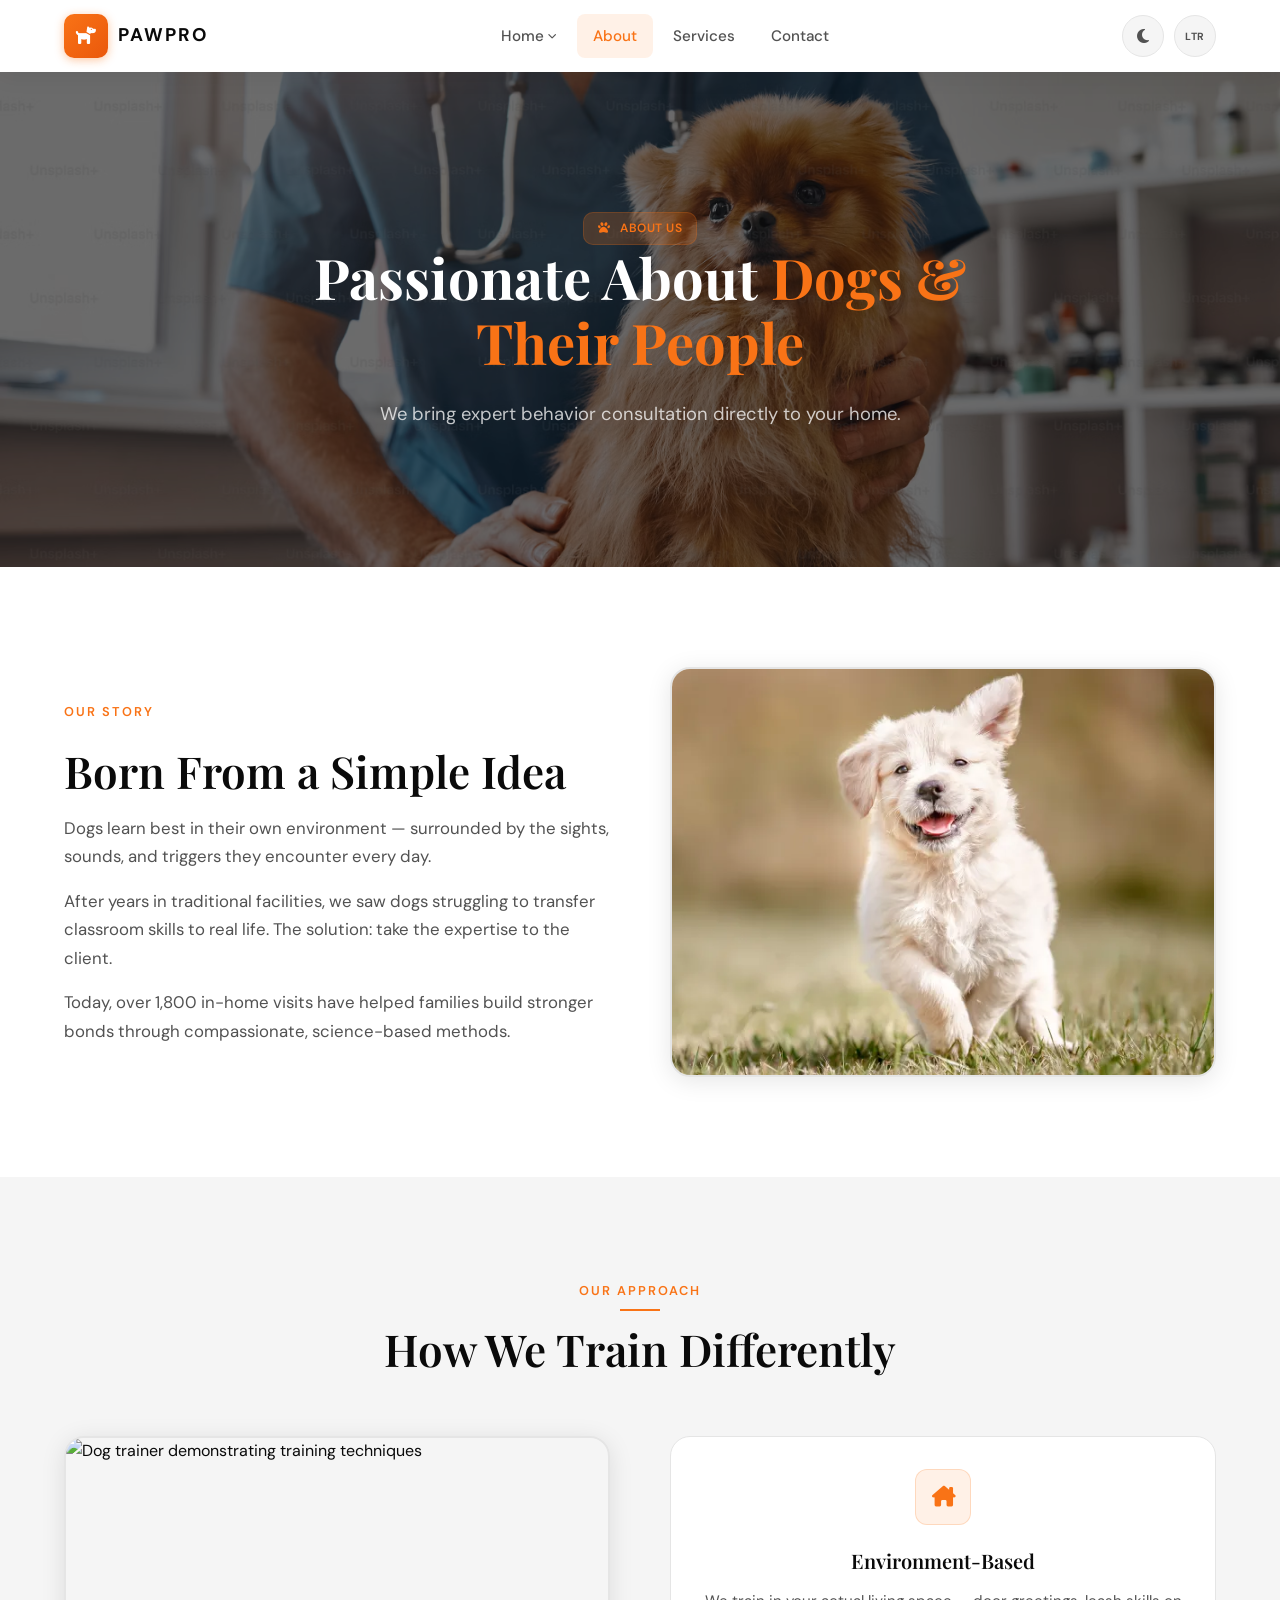
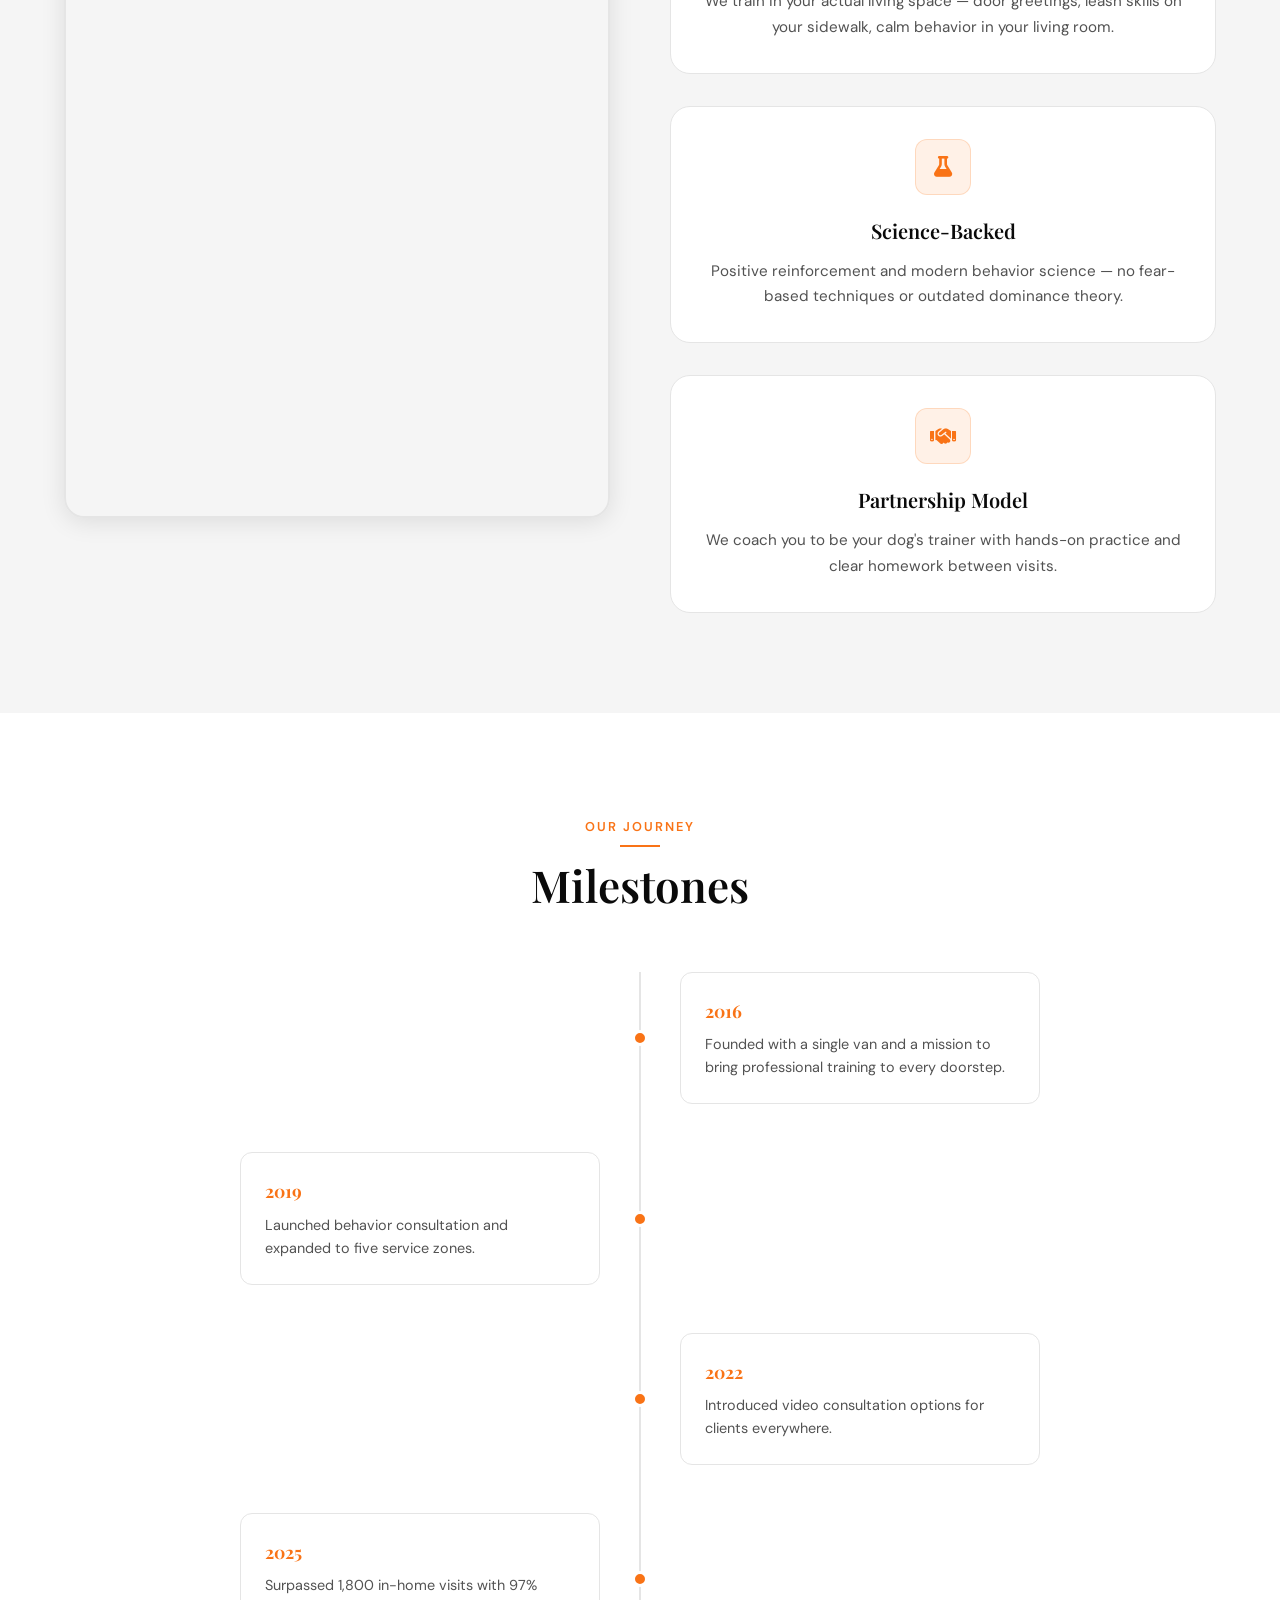
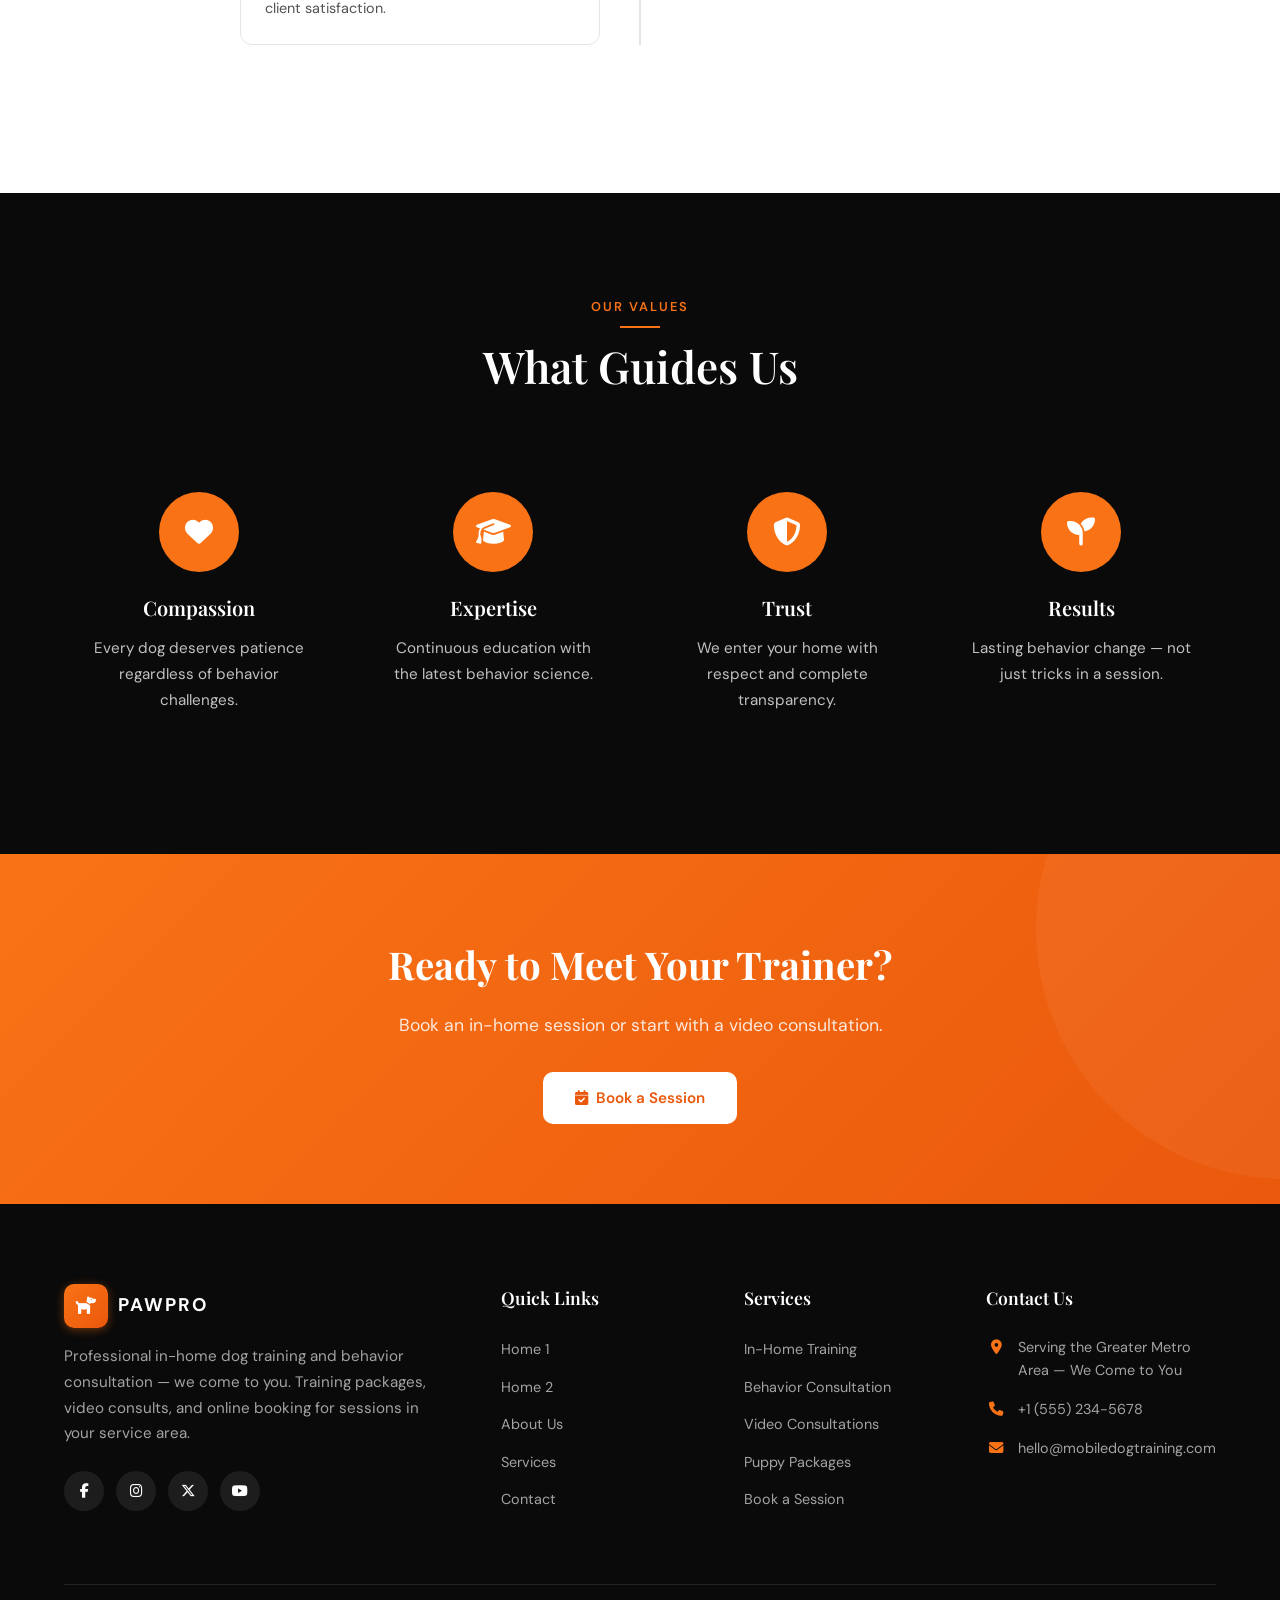
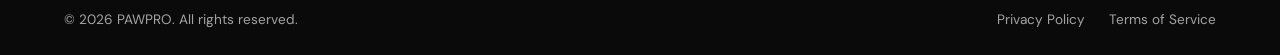
==== commit 05dc2d76: "hh" ====
--- a/about.html
+++ b/about.html
@@ -50,7 +50,7 @@
         </div>
         <div class="hero-content" style="gap:60px;align-items:flex-start;margin-top:60px;">
           <div class="section-img-wrap animate-item animate-left" style="aspect-ratio:4/5;">
-            <img class="section-img" src="https://images.unsplash.com/photo-1587300003388-59208cc962cb?w=900&q=80" alt="Dog trainer demonstrating training techniques">
+            <img class="section-img" src="https://images.unsplash.com/photo-1548199973-03cce0bbc87b?w=900&q=80" alt="Dog trainer demonstrating training techniques">
           </div>
           <div style="flex:1;">
             <div class="grid-1 features-grid">
--- a/css/variables.css
+++ b/css/variables.css
@@ -61,6 +61,7 @@
   --radius-md: 12px;
   --radius-lg: 20px;
   --radius-full: 50%;
+  --radius-btn: 10px;
 }
 
 [data-theme="dark"] {
--- a/css/layout.css
+++ b/css/layout.css
@@ -113,16 +113,17 @@
 .section-title {
   font-family: var(--font-heading);
   font-size: clamp(2rem, 4vw, 2.75rem);
-  font-weight: 700;
+  font-weight: 600;
   color: var(--color-text);
   margin-bottom: 16px;
   line-height: 1.2;
 }
 
 .section-subtitle {
-  font-size: 1.1rem;
+  font-size: 1.05rem;
   color: var(--color-text-muted);
   line-height: 1.7;
+  font-weight: 450;
 }
 
 .grid-2 {
--- a/css/components.css
+++ b/css/components.css
@@ -33,31 +33,32 @@
 .logo-mark {
   width: 44px;
   height: 44px;
-  background: var(--color-secondary);
+  background: linear-gradient(135deg, var(--color-primary), var(--color-primary-dark));
   border-radius: 10px;
   display: flex;
   align-items: center;
   justify-content: center;
-  border: 2px solid var(--color-primary);
+  border: none;
   flex-shrink: 0;
+  box-shadow: 0 2px 10px rgba(249,115,22,0.4);
 }
 
 .logo-mark i {
-  color: var(--color-primary);
-  font-size: 1.15rem;
+  color: #ffffff;
+  font-size: 1.1rem;
 }
 
 .logo-word {
   font-family: var(--font-logo);
-  font-size: 1.2rem;
-  font-weight: 800;
-  letter-spacing: 3px;
+  font-size: 1.15rem;
+  font-weight: 700;
+  letter-spacing: 2px;
   color: var(--color-text);
   white-space: nowrap;
 }
 
 [data-theme="dark"] .logo-mark {
-  background: #000000;
+  background: linear-gradient(135deg, var(--color-primary), var(--color-primary-dark));
 }
 
 .logo-text {
@@ -229,7 +230,7 @@
   color: #fff;
   font-size: 0.9rem;
   font-weight: 600;
-  border-radius: var(--radius-full);
+  border-radius: var(--radius-btn);
   transition: all var(--transition-fast);
   box-shadow: var(--shadow-primary);
 }
@@ -389,7 +390,7 @@
   padding: 14px 32px;
   font-size: 0.95rem;
   font-weight: 600;
-  border-radius: var(--radius-full);
+  border-radius: var(--radius-btn);
   transition: all var(--transition-fast);
   cursor: pointer;
 }
@@ -821,7 +822,7 @@
   font-weight: 600;
   letter-spacing: 0.5px;
   text-transform: uppercase;
-  border-radius: var(--radius-full);
+  border-radius: var(--radius-btn);
   background: rgba(249, 115, 22, 0.12);
   color: var(--color-primary);
   border: 1px solid rgba(249, 115, 22, 0.2);
--- a/css/pages.css
+++ b/css/pages.css
@@ -245,7 +245,7 @@
   color: var(--color-primary);
   font-size: 0.75rem;
   font-weight: 600;
-  border-radius: var(--radius-full);
+  border-radius: var(--radius-btn);
   margin-bottom: 12px;
 }
 
@@ -370,7 +370,7 @@
   background: var(--color-primary);
   color: #fff;
   padding: 4px 20px;
-  border-radius: var(--radius-full);
+  border-radius: var(--radius-btn);
   font-size: 0.75rem;
   font-weight: 600;
 }
@@ -968,7 +968,7 @@
 .status-badge {
   display: inline-block;
   padding: 4px 12px;
-  border-radius: var(--radius-full);
+  border-radius: var(--radius-btn);
   font-size: 0.75rem;
   font-weight: 600;
 }
@@ -1638,3 +1638,591 @@
     overflow-x: hidden;
   }
 }
+
+/* ===== ISSUE 9: Price alignment in packages grid ===== */
+.packages-grid .program-card {
+  display: flex;
+  flex-direction: column;
+}
+.packages-grid .program-body {
+  display: flex;
+  flex-direction: column;
+  flex: 1;
+}
+.packages-grid .program-meta {
+  margin-top: auto;
+}
+
+/* ===== ISSUE 2: Zone Map Card (Where We Train) ===== */
+.service-zones-visual {
+  flex: 1;
+}
+.zone-map-card {
+  background: #111;
+  border: 1px solid #2e2e2e;
+  border-radius: var(--radius-lg);
+  overflow: hidden;
+}
+.zone-map-header {
+  display: flex;
+  align-items: center;
+  gap: 12px;
+  padding: 20px 24px;
+  background: rgba(249,115,22,0.12);
+  border-bottom: 1px solid rgba(249,115,22,0.2);
+  font-weight: 600;
+  color: var(--color-primary);
+  font-size: 0.95rem;
+  letter-spacing: 0.5px;
+}
+.zone-map-header i { font-size: 1.2rem; }
+.zone-districts { padding: 8px 0; }
+.zone-district-item {
+  display: flex;
+  align-items: center;
+  gap: 16px;
+  padding: 14px 24px;
+  border-bottom: 1px solid rgba(255,255,255,0.06);
+  transition: background var(--transition-fast);
+}
+.zone-district-item:last-child { border-bottom: none; }
+.zone-district-item:hover { background: rgba(255,255,255,0.04); }
+.zone-district-dot {
+  width: 12px;
+  height: 12px;
+  border-radius: 50%;
+  background: var(--zone-color, #f97316);
+  flex-shrink: 0;
+  box-shadow: 0 0 8px var(--zone-color, #f97316);
+}
+.zone-district-info { flex: 1; }
+.zone-district-name {
+  font-weight: 500;
+  color: #f5f5f5;
+  font-size: 0.9rem;
+}
+.zone-district-sub {
+  font-size: 0.78rem;
+  color: rgba(255,255,255,0.45);
+  margin-top: 2px;
+}
+.zone-district-badge {
+  font-size: 0.7rem;
+  font-weight: 600;
+  color: #4ade80;
+  background: rgba(74,222,128,0.12);
+  padding: 3px 10px;
+  border-radius: 20px;
+  border: 1px solid rgba(74,222,128,0.2);
+}
+.zone-map-footer {
+  display: flex;
+  align-items: center;
+  gap: 10px;
+  padding: 16px 24px;
+  background: rgba(249,115,22,0.08);
+  border-top: 1px solid rgba(249,115,22,0.15);
+  font-size: 0.85rem;
+  color: rgba(255,255,255,0.6);
+}
+.zone-map-footer i { color: var(--color-primary); }
+
+/* ===== ISSUE 6: Services page redesign ===== */
+/* Service Strip Layout */
+.service-strip {
+  display: grid;
+  grid-template-columns: 1fr 1fr;
+  gap: 60px;
+  align-items: center;
+  margin-bottom: 80px;
+  padding-bottom: 80px;
+  border-bottom: 1px solid var(--color-border-light);
+}
+.service-strip:last-of-type { border-bottom: none; margin-bottom: 0; padding-bottom: 0; }
+.service-strip-reverse { direction: rtl; }
+.service-strip-reverse > * { direction: ltr; }
+.service-strip-img {
+  border-radius: var(--radius-lg);
+  overflow: hidden;
+  aspect-ratio: 4/3;
+  box-shadow: var(--shadow-md);
+  border: 2px solid var(--color-border);
+}
+.service-strip-img img { width: 100%; height: 100%; object-fit: cover; display: block; }
+.service-strip-title {
+  font-family: var(--font-heading);
+  font-size: 1.8rem;
+  font-weight: 600;
+  margin: 8px 0 16px;
+  color: var(--color-text);
+}
+.service-strip-list {
+  list-style: none;
+  margin: 20px 0;
+  display: flex;
+  flex-direction: column;
+  gap: 10px;
+}
+.service-strip-list li {
+  display: flex;
+  align-items: center;
+  gap: 10px;
+  font-size: 0.9rem;
+  color: var(--color-text-muted);
+}
+.service-strip-list li i { color: var(--color-primary); font-size: 0.85rem; }
+
+/* Featured Pricing Grid v2 */
+.pricing-grid-featured {
+  display: grid;
+  grid-template-columns: repeat(3, 1fr);
+  gap: 24px;
+  margin-bottom: 48px;
+}
+.pricing-card-v2 {
+  background: #1a1a1a;
+  border: 1px solid #2e2e2e;
+  border-radius: var(--radius-lg);
+  padding: 36px 28px;
+  display: flex;
+  flex-direction: column;
+  position: relative;
+  transition: all var(--transition-normal);
+}
+.pricing-card-v2:hover {
+  border-color: var(--color-primary-light);
+  transform: translateY(-4px);
+  box-shadow: 0 12px 40px rgba(249,115,22,0.15);
+}
+.pricing-card-v2-featured {
+  background: linear-gradient(145deg, #1f1408, #1a1a1a);
+  border-color: var(--color-primary);
+  box-shadow: 0 8px 32px rgba(249,115,22,0.2);
+}
+.pricing-v2-popular-badge {
+  position: absolute;
+  top: -14px;
+  left: 50%;
+  transform: translateX(-50%);
+  background: var(--color-primary);
+  color: #fff;
+  padding: 4px 20px;
+  border-radius: var(--radius-btn);
+  font-size: 0.72rem;
+  font-weight: 700;
+  letter-spacing: 0.5px;
+  white-space: nowrap;
+}
+.pricing-card-v2-header { margin-bottom: 16px; }
+.pricing-v2-icon {
+  width: 50px;
+  height: 50px;
+  background: rgba(249,115,22,0.15);
+  border: 1px solid rgba(249,115,22,0.3);
+  border-radius: var(--radius-md);
+  display: flex;
+  align-items: center;
+  justify-content: center;
+  color: var(--color-primary);
+  font-size: 1.2rem;
+  margin-bottom: 16px;
+}
+.pricing-v2-name {
+  font-family: var(--font-heading);
+  font-size: 1.2rem;
+  font-weight: 600;
+  color: #f5f5f5;
+  margin-bottom: 4px;
+}
+.pricing-v2-tag {
+  font-size: 0.75rem;
+  color: var(--color-primary);
+  font-weight: 500;
+}
+.pricing-v2-price {
+  font-family: var(--font-heading);
+  font-size: 3.2rem;
+  font-weight: 700;
+  color: #fff;
+  line-height: 1;
+  margin: 16px 0 4px;
+}
+.pricing-v2-currency {
+  font-size: 1.4rem;
+  vertical-align: super;
+  color: var(--color-primary);
+}
+.pricing-v2-sessions {
+  font-size: 0.85rem;
+  color: rgba(255,255,255,0.5);
+  margin-bottom: 20px;
+  display: flex;
+  align-items: center;
+  gap: 6px;
+}
+.pricing-v2-sessions i { color: var(--color-primary); }
+.pricing-v2-features {
+  list-style: none;
+  flex: 1;
+  margin-bottom: 28px;
+}
+.pricing-v2-features li {
+  display: flex;
+  align-items: center;
+  gap: 10px;
+  padding: 9px 0;
+  font-size: 0.88rem;
+  color: rgba(255,255,255,0.7);
+  border-bottom: 1px solid rgba(255,255,255,0.06);
+}
+.pricing-v2-features li:last-child { border-bottom: none; }
+.pricing-v2-features i { color: var(--color-primary); font-size: 0.9rem; }
+
+/* Video Add-ons */
+.video-addons {
+  background: rgba(249,115,22,0.06);
+  border: 1px solid rgba(249,115,22,0.15);
+  border-radius: var(--radius-lg);
+  padding: 36px;
+}
+.video-addons-title {
+  font-family: var(--font-heading);
+  font-size: 1.3rem;
+  font-weight: 600;
+  color: #fff;
+  margin-bottom: 24px;
+  text-align: center;
+}
+.video-addons-grid {
+  display: grid;
+  grid-template-columns: repeat(3, 1fr);
+  gap: 20px;
+}
+.video-addon-card {
+  background: rgba(255,255,255,0.04);
+  border: 1px solid rgba(255,255,255,0.1);
+  border-radius: var(--radius-md);
+  padding: 24px;
+  text-align: center;
+}
+.video-addon-card-featured {
+  border-color: rgba(249,115,22,0.4);
+  background: rgba(249,115,22,0.08);
+}
+.video-addon-card i { font-size: 1.8rem; color: var(--color-primary); margin-bottom: 12px; display: block; }
+.video-addon-name { font-weight: 600; color: #f5f5f5; margin-bottom: 4px; }
+.video-addon-price { font-family: var(--font-heading); font-size: 1.8rem; font-weight: 700; color: var(--color-primary); margin-bottom: 8px; }
+.video-addon-desc { font-size: 0.82rem; color: rgba(255,255,255,0.5); }
+
+/* Process Journey */
+.process-journey {
+  display: flex;
+  align-items: flex-start;
+  gap: 0;
+  margin-top: 48px;
+}
+.process-journey-step {
+  flex: 1;
+  text-align: center;
+  padding: 0 16px;
+}
+.process-journey-line {
+  flex: 0 0 60px;
+  height: 2px;
+  background: var(--color-border);
+  align-self: center;
+  margin-top: -60px;
+}
+.process-journey-num {
+  font-family: var(--font-heading);
+  font-size: 0.75rem;
+  font-weight: 700;
+  color: var(--color-primary);
+  letter-spacing: 1px;
+  margin-bottom: 8px;
+}
+.process-journey-icon {
+  width: 64px;
+  height: 64px;
+  background: var(--color-surface);
+  border: 2px solid var(--color-primary);
+  border-radius: 50%;
+  display: flex;
+  align-items: center;
+  justify-content: center;
+  font-size: 1.3rem;
+  color: var(--color-primary);
+  margin: 0 auto 16px;
+}
+.process-journey-title {
+  font-family: var(--font-heading);
+  font-weight: 600;
+  font-size: 1rem;
+  margin-bottom: 8px;
+  color: var(--color-text);
+}
+
+/* ===== ISSUE 7 & 8: Contact page new styles ===== */
+.leaflet-map-container {
+  height: 400px;
+  border-radius: var(--radius-lg);
+  overflow: hidden;
+  border: 2px solid var(--color-border);
+  flex: 1;
+  min-height: 380px;
+}
+.zone-note {
+  display: flex;
+  align-items: flex-start;
+  gap: 10px;
+  margin-top: 20px;
+  padding: 14px;
+  background: rgba(249,115,22,0.08);
+  border: 1px solid rgba(249,115,22,0.2);
+  border-radius: var(--radius-sm);
+  font-size: 0.85rem;
+  color: var(--color-text-muted);
+}
+.zone-note i { color: var(--color-primary); flex-shrink: 0; margin-top: 2px; }
+.contact-social-links {
+  display: flex;
+  flex-direction: column;
+  gap: 10px;
+  margin-top: 12px;
+}
+.contact-social-link {
+  display: flex;
+  align-items: center;
+  gap: 12px;
+  padding: 10px 16px;
+  background: var(--color-surface);
+  border: 1px solid var(--color-border);
+  border-radius: var(--radius-sm);
+  font-size: 0.9rem;
+  font-weight: 500;
+  color: var(--color-text-muted);
+  transition: all var(--transition-fast);
+}
+.contact-social-link i { color: var(--color-primary); width: 18px; text-align: center; }
+.contact-social-link:hover { border-color: var(--color-primary); color: var(--color-primary); background: rgba(249,115,22,0.06); }
+.booking-form-layout {
+  display: flex;
+  gap: 48px;
+  align-items: flex-start;
+}
+.booking-side-info {
+  flex: 0 0 300px;
+  display: flex;
+  flex-direction: column;
+  gap: 16px;
+}
+.booking-guarantee-card {
+  background: var(--color-surface);
+  border: 1px solid var(--color-border);
+  border-radius: var(--radius-md);
+  padding: 24px;
+  text-align: center;
+}
+.booking-guarantee-card i { font-size: 1.6rem; color: var(--color-primary); margin-bottom: 12px; display: block; }
+.booking-guarantee-card h4 { font-family: var(--font-heading); font-weight: 600; margin-bottom: 8px; color: var(--color-text); }
+.booking-guarantee-card p { font-size: 0.85rem; color: var(--color-text-muted); line-height: 1.6; }
+
+/* ===== ISSUE 11: Gallery page ===== */
+.gallery-tabs {
+  display: flex;
+  gap: 8px;
+  padding-bottom: 24px;
+  flex-wrap: wrap;
+}
+.gallery-tab {
+  padding: 10px 24px;
+  font-size: 0.9rem;
+  font-weight: 500;
+  border-radius: var(--radius-btn);
+  background: var(--color-surface);
+  border: 1px solid var(--color-border);
+  color: var(--color-text-muted);
+  cursor: pointer;
+  transition: all var(--transition-fast);
+}
+.gallery-tab:hover { border-color: var(--color-primary); color: var(--color-primary); }
+.gallery-tab.active { background: var(--color-primary); color: #fff; border-color: var(--color-primary); }
+.gallery-masonry {
+  columns: 3;
+  column-gap: 20px;
+}
+.gallery-item {
+  break-inside: avoid;
+  margin-bottom: 20px;
+  border-radius: var(--radius-md);
+  overflow: hidden;
+  position: relative;
+  cursor: pointer;
+  border: 2px solid transparent;
+  transition: all var(--transition-fast);
+}
+.gallery-item:hover { border-color: var(--color-primary); transform: translateY(-2px); box-shadow: var(--shadow-md); }
+.gallery-item img { width: 100%; display: block; object-fit: cover; }
+.gallery-overlay {
+  position: absolute;
+  inset: 0;
+  background: rgba(10,10,10,0.65);
+  display: flex;
+  align-items: flex-end;
+  padding: 16px;
+  opacity: 0;
+  transition: opacity var(--transition-fast);
+}
+.gallery-item:hover .gallery-overlay { opacity: 1; }
+.gallery-overlay span {
+  font-size: 0.85rem;
+  font-weight: 500;
+  color: #fff;
+}
+.gallery-lightbox {
+  position: fixed;
+  inset: 0;
+  background: rgba(0,0,0,0.92);
+  z-index: 9999;
+  display: flex;
+  align-items: center;
+  justify-content: center;
+  padding: 20px;
+}
+.gallery-lb-inner {
+  position: relative;
+  max-width: 900px;
+  width: 100%;
+  text-align: center;
+}
+.gallery-lb-inner img { border-radius: var(--radius-md); max-height: 80vh; object-fit: contain; }
+.gallery-lb-inner p { color: rgba(255,255,255,0.7); margin-top: 12px; font-size: 0.9rem; }
+.gallery-lb-close {
+  position: absolute;
+  top: -44px;
+  right: 0;
+  width: 40px;
+  height: 40px;
+  background: rgba(255,255,255,0.15);
+  border: none;
+  border-radius: 50%;
+  color: #fff;
+  font-size: 1.1rem;
+  cursor: pointer;
+  display: flex;
+  align-items: center;
+  justify-content: center;
+}
+
+/* ===== ISSUE 11: Reviews page ===== */
+.reviews-stats-strip {
+  display: flex;
+  align-items: center;
+  justify-content: center;
+  gap: 0;
+  flex-wrap: wrap;
+}
+.reviews-stat {
+  text-align: center;
+  padding: 0 48px;
+}
+.reviews-stat-num {
+  font-family: var(--font-heading);
+  font-size: 2.5rem;
+  font-weight: 700;
+  color: var(--color-text);
+  line-height: 1;
+}
+.reviews-stat-num span { font-size: 1rem; color: var(--color-text-muted); }
+.reviews-stat-stars { color: #f97316; font-size: 0.9rem; margin: 6px 0 4px; }
+.reviews-stat-label { font-size: 0.85rem; color: var(--color-text-muted); font-weight: 450; }
+.reviews-stat-divider { width: 1px; height: 60px; background: var(--color-border); }
+.featured-review-card {
+  background: var(--color-surface);
+  border: 1px solid var(--color-border);
+  border-radius: var(--radius-lg);
+  padding: 48px;
+  max-width: 900px;
+  margin: 0 auto;
+  text-align: center;
+  position: relative;
+}
+.featured-review-quote {
+  font-size: 3rem;
+  color: var(--color-primary);
+  opacity: 0.3;
+  position: absolute;
+  top: 32px;
+  left: 40px;
+  line-height: 1;
+}
+.featured-review-text {
+  font-size: 1.1rem;
+  line-height: 1.8;
+  color: var(--color-text-muted);
+  font-style: italic;
+  font-weight: 450;
+  margin-bottom: 28px;
+}
+.featured-review-author {
+  display: flex;
+  align-items: center;
+  gap: 16px;
+  justify-content: center;
+}
+.review-card {
+  background: var(--color-surface);
+  border: 1px solid var(--color-border);
+  border-radius: var(--radius-lg);
+  padding: 28px;
+  transition: all var(--transition-normal);
+  display: flex;
+  flex-direction: column;
+  gap: 16px;
+}
+.review-card:hover { transform: translateY(-4px); box-shadow: var(--shadow-md); border-color: var(--color-primary-light); }
+.review-stars { color: #f97316; font-size: 0.9rem; }
+.review-text {
+  font-size: 0.93rem;
+  line-height: 1.7;
+  color: var(--color-text-muted);
+  font-style: italic;
+  font-weight: 400;
+  flex: 1;
+}
+.review-author {
+  display: flex;
+  align-items: center;
+  gap: 12px;
+  margin-top: auto;
+}
+.review-author img { width: 44px; height: 44px; border-radius: 50%; object-fit: cover; flex-shrink: 0; }
+
+/* ===== Responsive for new components ===== */
+@media (max-width: 992px) {
+  .pricing-grid-featured { grid-template-columns: 1fr; max-width: 480px; margin-left: auto; margin-right: auto; }
+  .video-addons-grid { grid-template-columns: 1fr; }
+  .service-strip, .service-strip-reverse { grid-template-columns: 1fr; direction: ltr; gap: 32px; }
+  .gallery-masonry { columns: 2; }
+  .booking-form-layout { flex-direction: column; }
+  .booking-side-info { flex: none; width: 100%; flex-direction: row; flex-wrap: wrap; }
+  .booking-guarantee-card { flex: 1; min-width: 200px; }
+  .process-journey { flex-direction: column; align-items: center; }
+  .process-journey-line { width: 2px; height: 40px; flex: none; margin-top: 0; }
+  .reviews-stat { padding: 16px 24px; }
+  .reviews-stat-divider { display: none; }
+}
+@media (max-width: 768px) {
+  .gallery-masonry { columns: 2; }
+  .service-strip-title { font-size: 1.4rem; }
+  .featured-review-card { padding: 28px; }
+  .featured-review-text { font-size: 0.97rem; }
+}
+@media (max-width: 576px) {
+  .gallery-masonry { columns: 1; }
+  .reviews-stats-strip { gap: 0; }
+  .reviews-stat { padding: 16px; }
+  .booking-form-layout { flex-direction: column; }
+  .booking-side-info { flex-direction: column; }
+  .service-area-layout .leaflet-map-container { min-height: 260px; }
+}
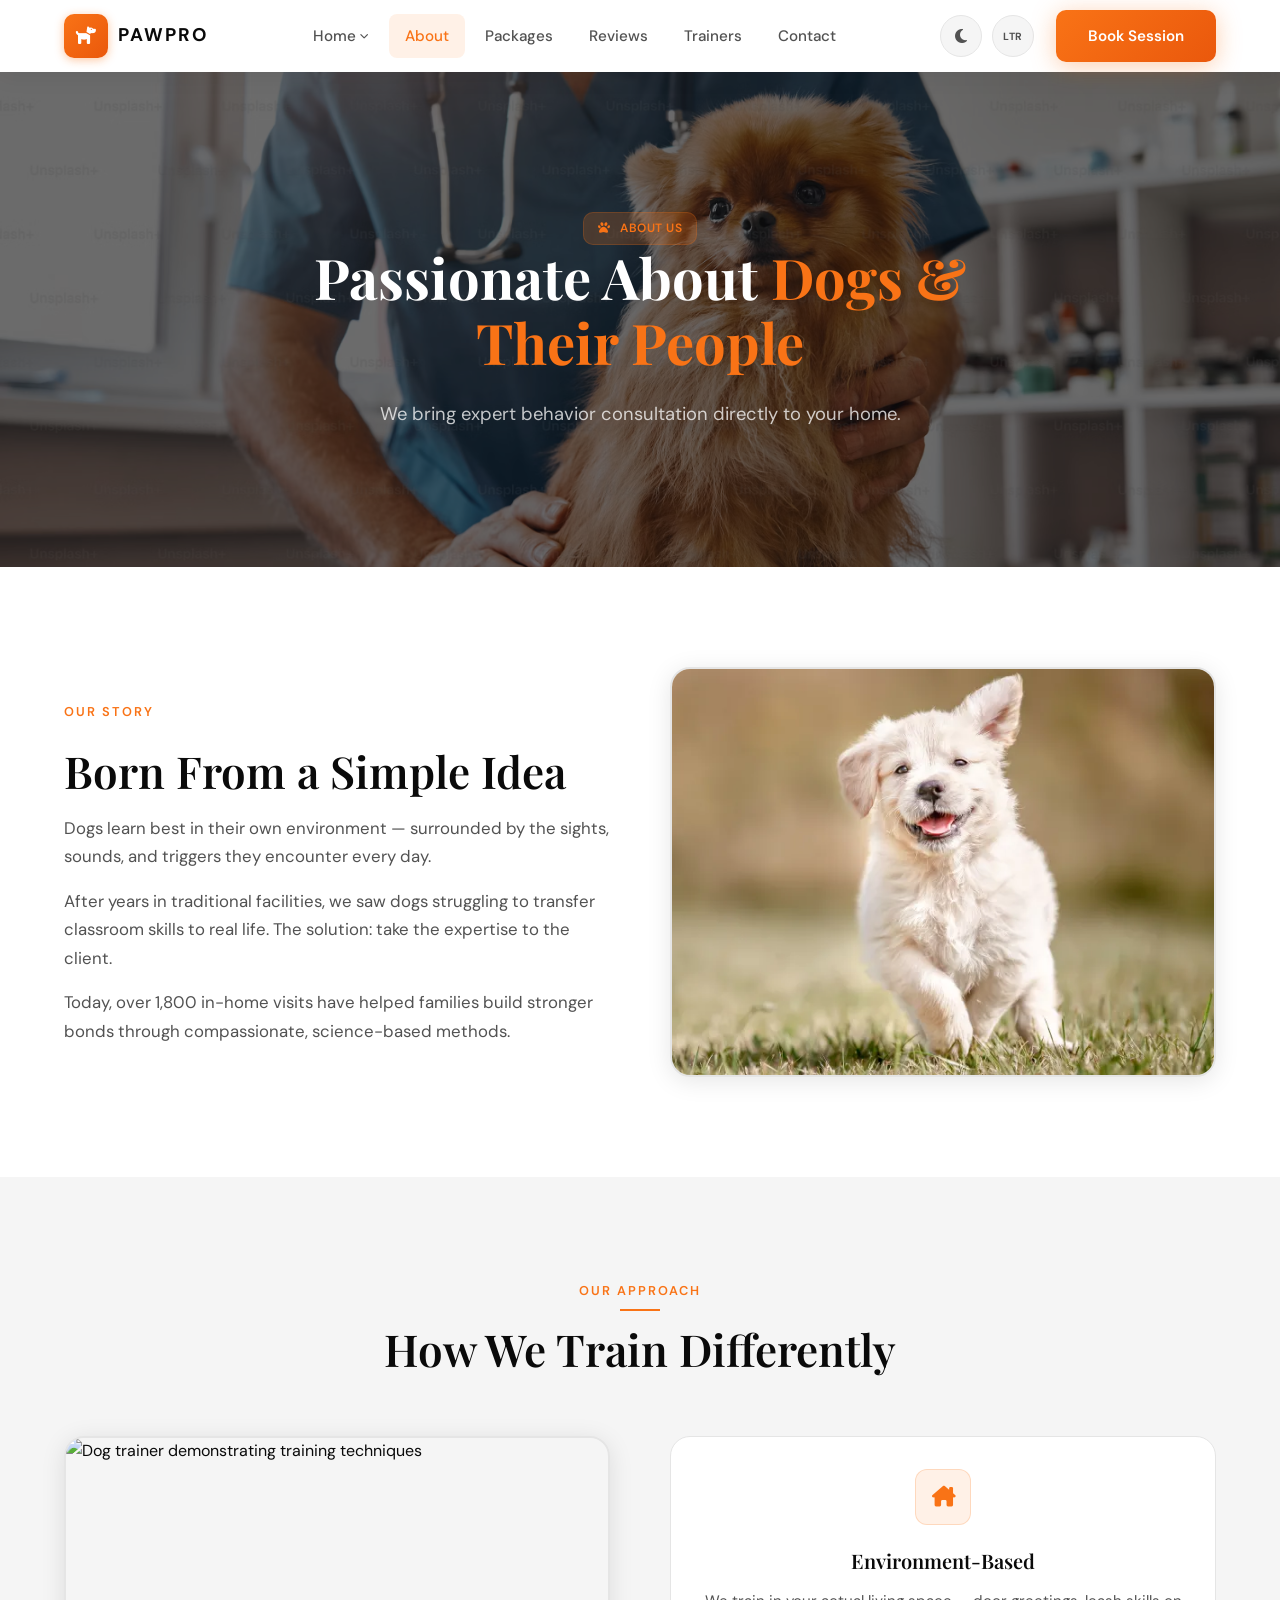
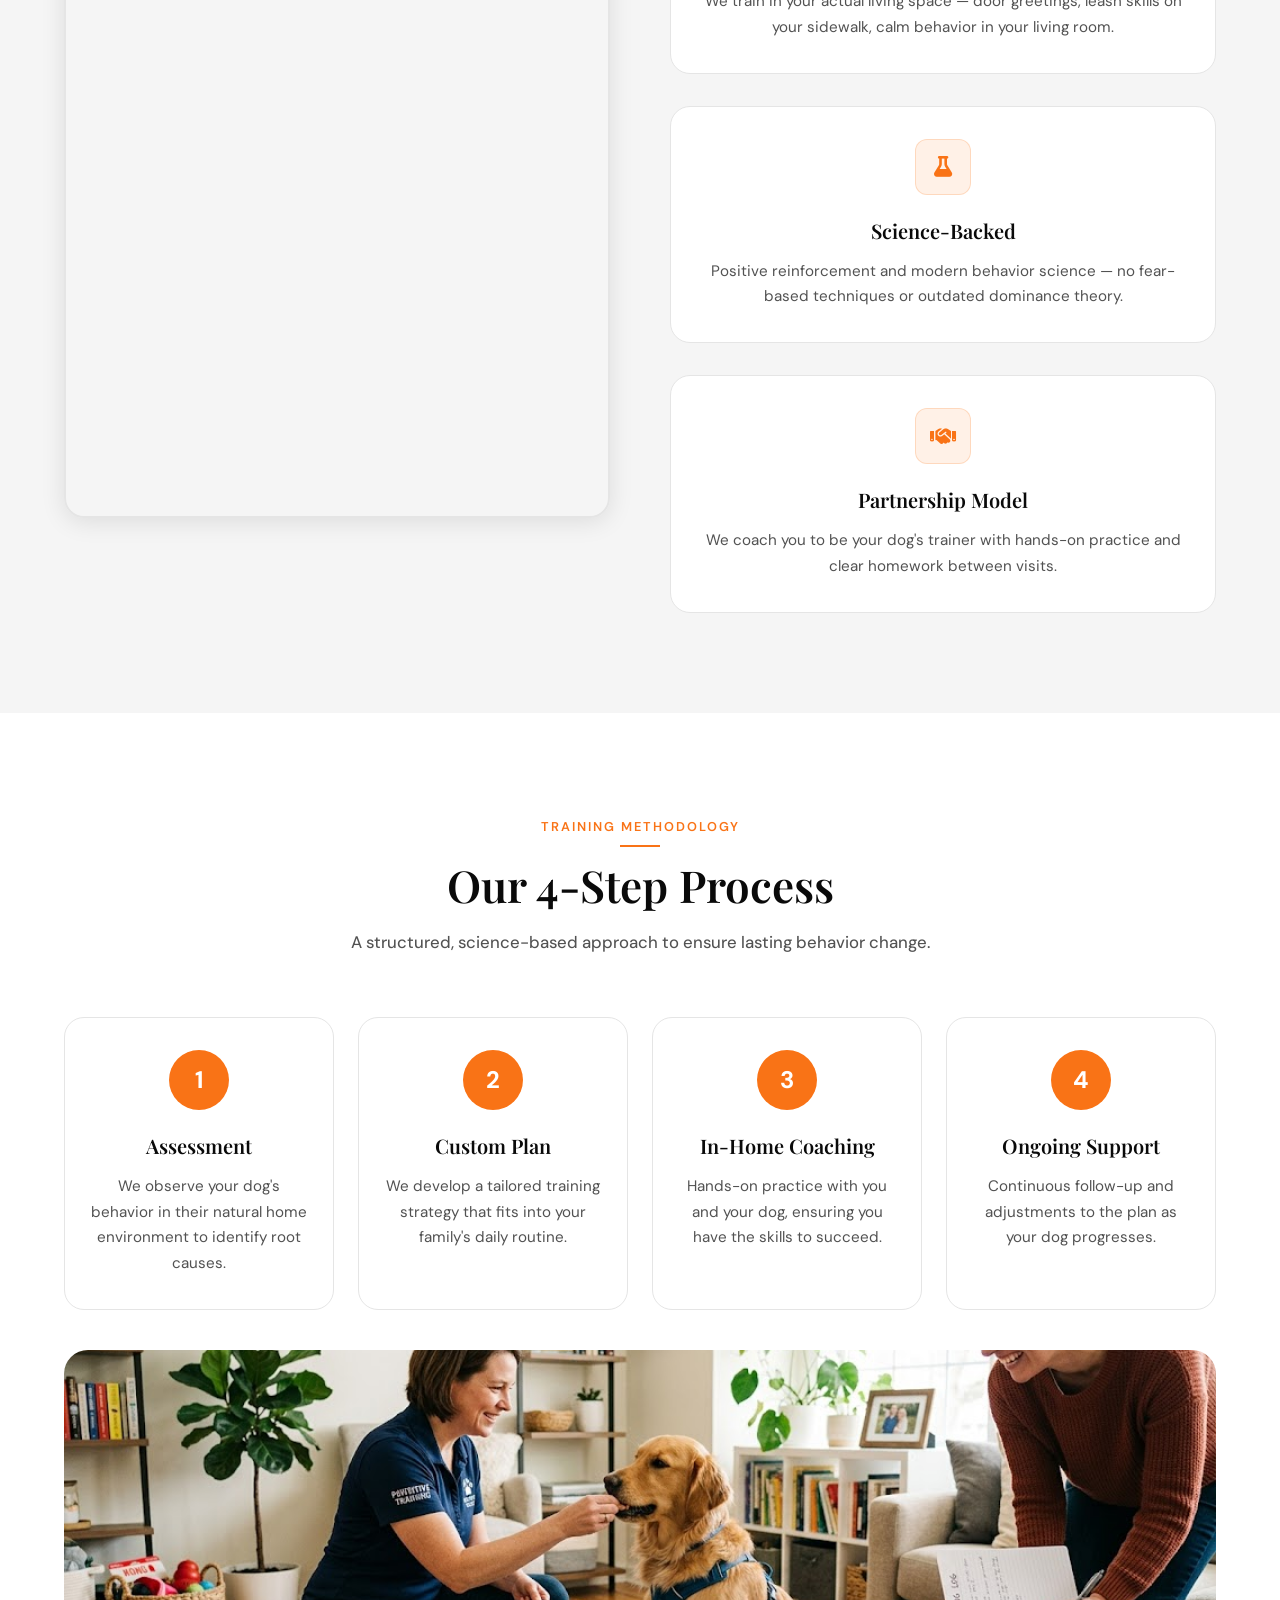
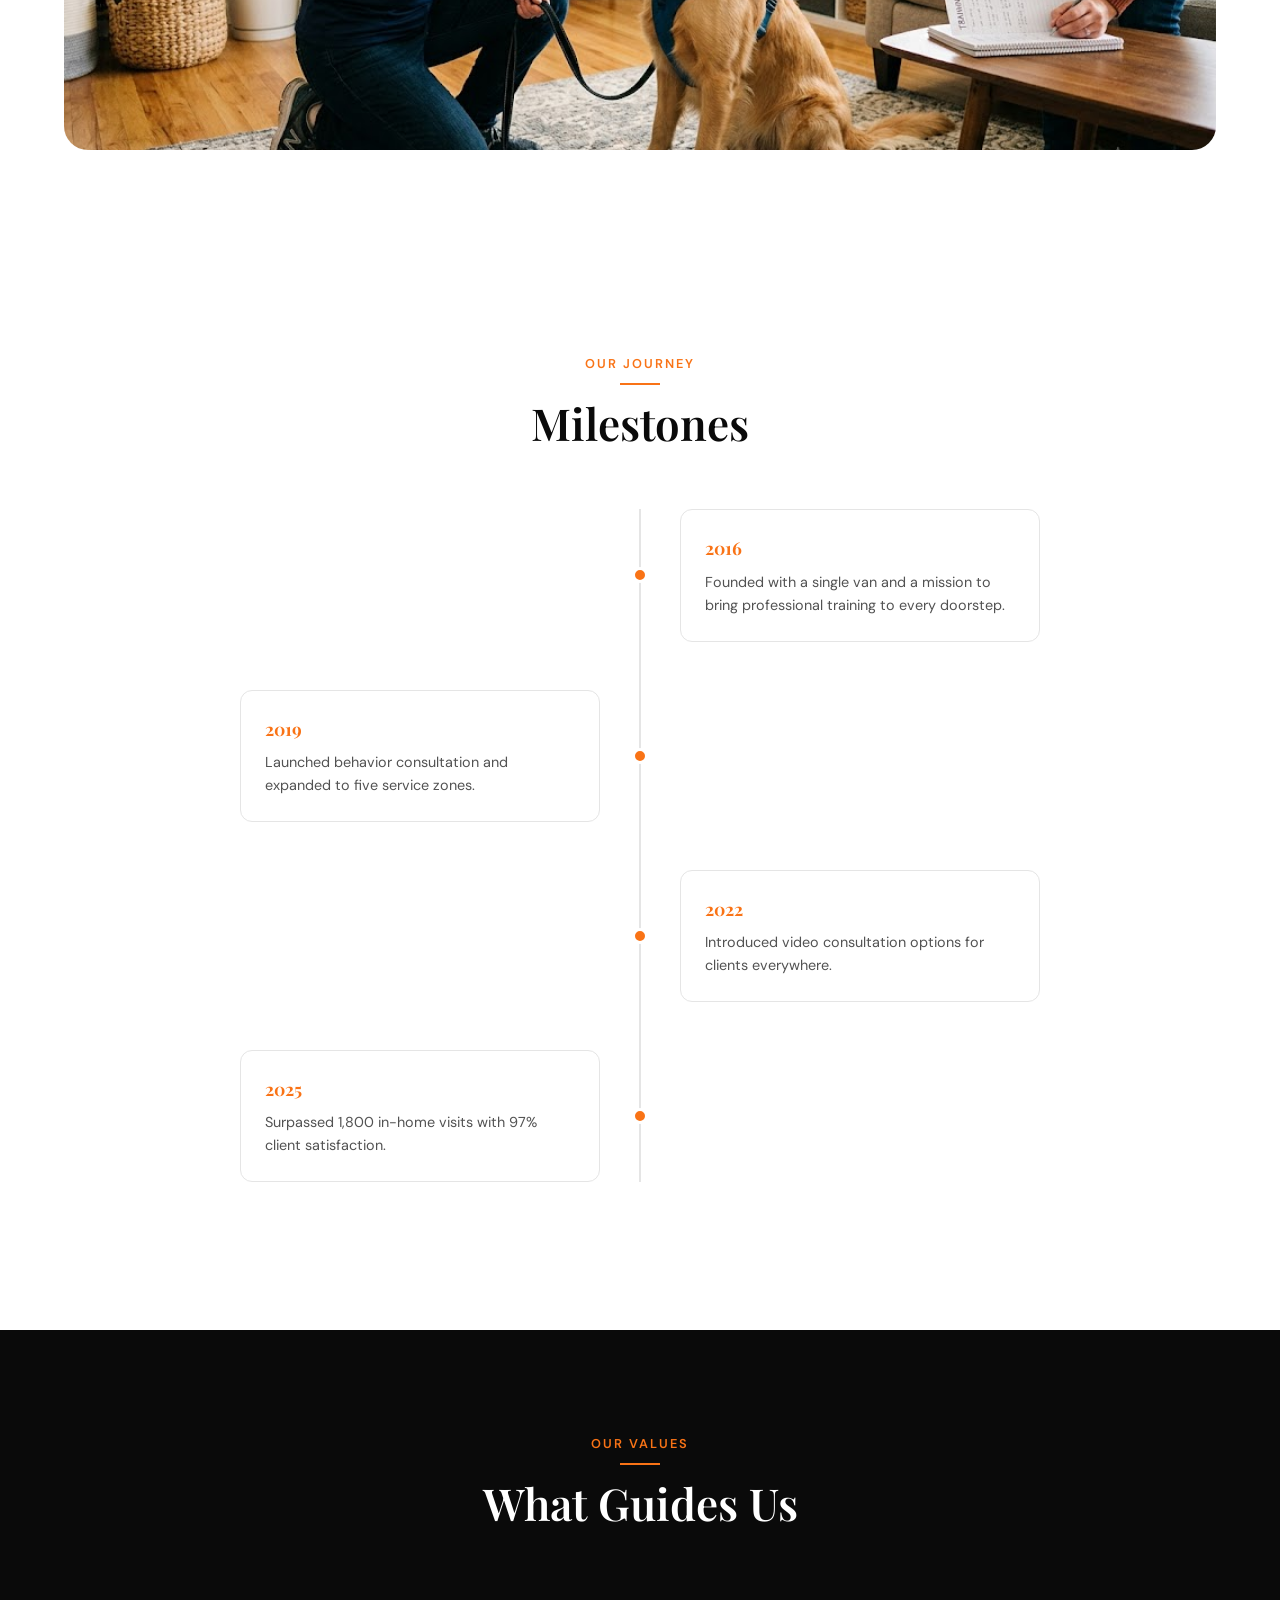
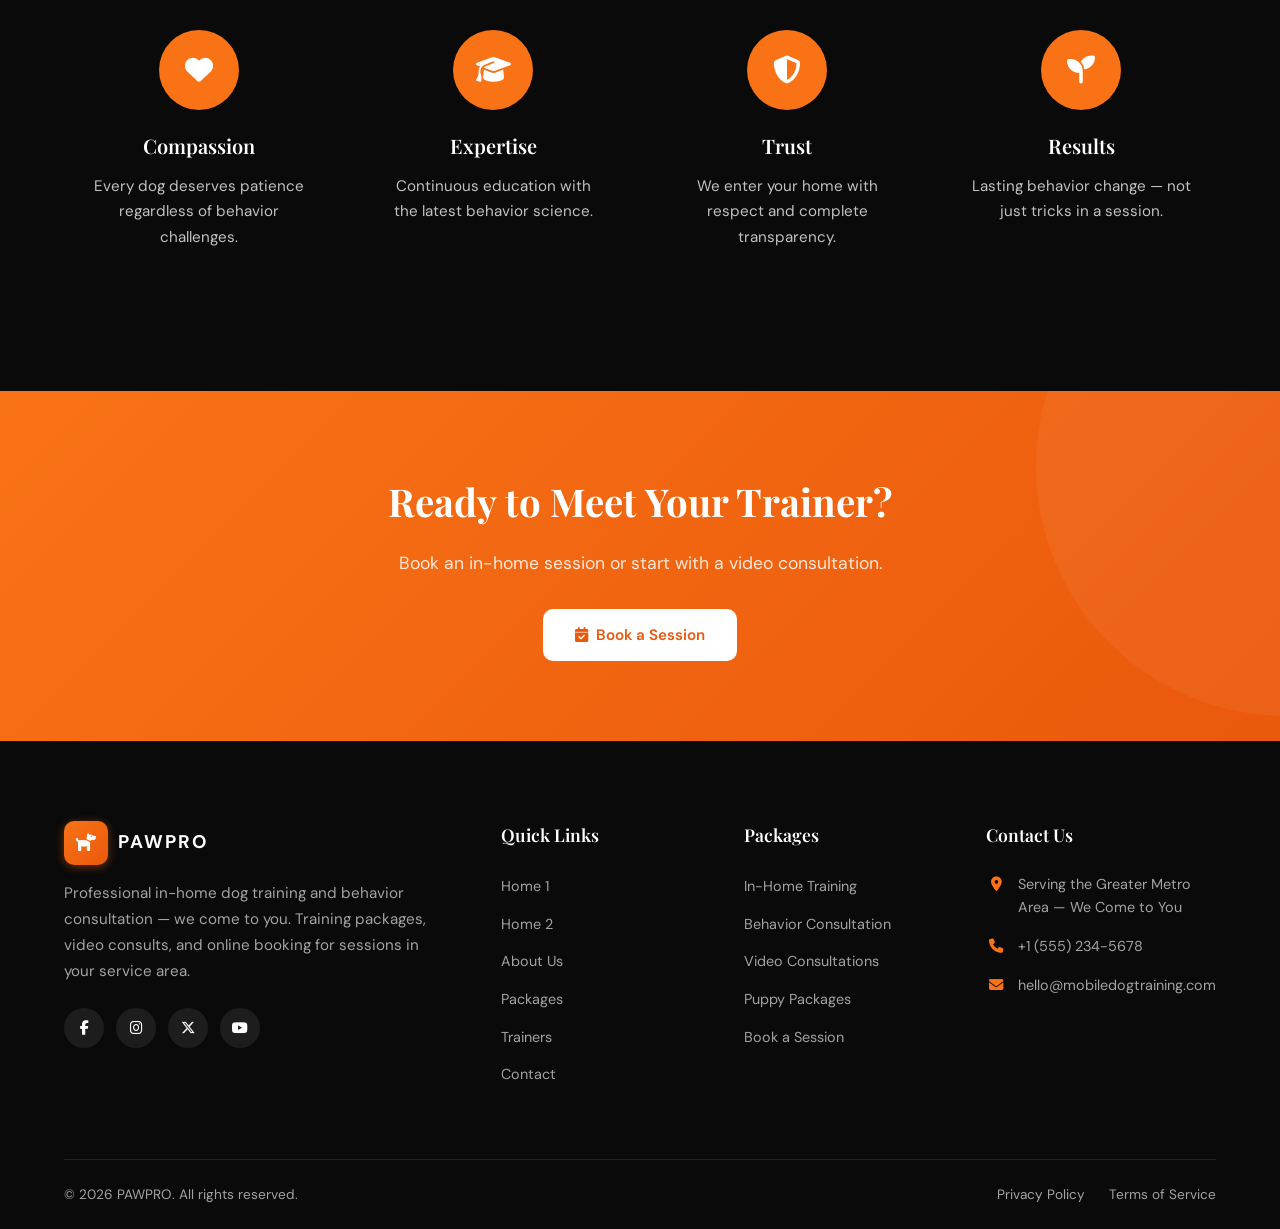
==== commit e27f38c3: "Update layout, add hero image, trust indicators, rename services to packages" ====
--- a/about.html
+++ b/about.html
@@ -1,163 +1,219 @@
-<!DOCTYPE html>
-<html lang="en" dir="ltr">
-<head>
-  <meta charset="UTF-8">
-  <meta name="viewport" content="width=device-width, initial-scale=1.0">
-  <title>About - Mobile Dog Training & Behavior Consultation</title>  <link rel="icon" type="image/svg+xml" href="favicon.svg">  <link rel="preconnect" href="https://fonts.googleapis.com">
-  <link rel="preconnect" href="https://fonts.gstatic.com" crossorigin>
-  <link href="https://fonts.googleapis.com/css2?family=DM+Sans:ital,opsz,wght@0,9..40,300;0,9..40,400;0,9..40,500;0,9..40,600;0,9..40,700&family=Playfair+Display:wght@400;600;700&display=swap" rel="stylesheet">
-  <link rel="stylesheet" href="https://cdnjs.cloudflare.com/ajax/libs/font-awesome/6.5.1/css/all.min.css">
-  <link rel="stylesheet" href="css/variables.css">
-  <link rel="stylesheet" href="css/layout.css">
-  <link rel="stylesheet" href="css/components.css">
-  <link rel="stylesheet" href="css/pages.css">
-  <link rel="stylesheet" href="css/animations.css">
-</head>
-<body>
-  <header class="site-header" id="site-header"></header>
-  <main>
-    <section class="section-dark hero-centered" id="hero" style="padding:140px 0 100px;position:relative;overflow:hidden;background-image:url('d14.avif');background-size:cover;background-position:center;">
-      <div style="position:absolute;inset:0;background:rgba(10,10,10,0.6);"></div>
-      <div class="container" style="position:relative;z-index:1;">
-        <span class="badge animate-item" style="background:rgba(249,115,22,0.2);color:var(--color-primary);"><i class="fa-solid fa-paw"></i> About Us</span>
-        <h1 class="hero-title animate-item">Passionate About <span style="color:var(--color-primary);">Dogs & Their People</span></h1>
-        <p class="hero-description animate-item">We bring expert behavior consultation directly to your home.</p>
-      </div>
-    </section>
-
-    <section class="section" id="story">
-      <div class="container">
-        <div class="hero-content">
-          <div class="hero-text animate-item animate-left">
-            <span class="section-label">Our Story</span>
-            <h2 class="section-title" style="text-align:left;">Born From a Simple Idea</h2>
-            <p class="card-text" style="font-size:1.05rem;margin-bottom:16px;">Dogs learn best in their own environment — surrounded by the sights, sounds, and triggers they encounter every day.</p>
-            <p class="card-text" style="font-size:1.05rem;margin-bottom:16px;">After years in traditional facilities, we saw dogs struggling to transfer classroom skills to real life. The solution: take the expertise to the client.</p>
-            <p class="card-text" style="font-size:1.05rem;">Today, over 1,800 in-home visits have helped families build stronger bonds through compassionate, science-based methods.</p>
-          </div>
-          <div class="section-img-wrap animate-item animate-right img-float">
-            <img class="section-img" src="d8.webp" alt="Dog trainer with happy dog">
-          </div>
-        </div>
-      </div>
-    </section>
-
-    <section class="section section-alt" id="approach">
-      <div class="container">
-        <div class="section-header animate-item">
-          <span class="section-label">Our Approach</span>
-          <h2 class="section-title">How We Train Differently</h2>
-        </div>
-        <div class="hero-content" style="gap:60px;align-items:flex-start;margin-top:60px;">
-          <div class="section-img-wrap animate-item animate-left" style="aspect-ratio:4/5;">
-            <img class="section-img" src="https://images.unsplash.com/photo-1548199973-03cce0bbc87b?w=900&q=80" alt="Dog trainer demonstrating training techniques">
-          </div>
-          <div style="flex:1;">
-            <div class="grid-1 features-grid">
-              <div class="card animate-item" data-delay="1">
-                <div class="card-icon"><i class="fa-solid fa-house-chimney"></i></div>
-                <h3 class="card-title">Environment-Based</h3>
-                <p class="card-text">We train in your actual living space — door greetings, leash skills on your sidewalk, calm behavior in your living room.</p>
-              </div>
-              <div class="card animate-item" data-delay="2">
-                <div class="card-icon"><i class="fa-solid fa-flask"></i></div>
-                <h3 class="card-title">Science-Backed</h3>
-                <p class="card-text">Positive reinforcement and modern behavior science — no fear-based techniques or outdated dominance theory.</p>
-              </div>
-              <div class="card animate-item" data-delay="3">
-                <div class="card-icon"><i class="fa-solid fa-handshake"></i></div>
-                <h3 class="card-title">Partnership Model</h3>
-                <p class="card-text">We coach you to be your dog's trainer with hands-on practice and clear homework between visits.</p>
-              </div>
-            </div>
-          </div>
-        </div>
-      </div>
-    </section>
-
-    <section class="section" id="timeline">
-      <div class="container">
-        <div class="section-header animate-item">
-          <span class="section-label">Our Journey</span>
-          <h2 class="section-title">Milestones</h2>
-        </div>
-        <div class="timeline">
-          <div class="timeline-item animate-item">
-            <div class="timeline-dot"></div>
-            <div class="timeline-content">
-              <div class="timeline-year">2016</div>
-              <p class="timeline-text">Founded with a single van and a mission to bring professional training to every doorstep.</p>
-            </div>
-          </div>
-          <div class="timeline-item animate-item">
-            <div class="timeline-dot"></div>
-            <div class="timeline-content">
-              <div class="timeline-year">2019</div>
-              <p class="timeline-text">Launched behavior consultation and expanded to five service zones.</p>
-            </div>
-          </div>
-          <div class="timeline-item animate-item">
-            <div class="timeline-dot"></div>
-            <div class="timeline-content">
-              <div class="timeline-year">2022</div>
-              <p class="timeline-text">Introduced video consultation options for clients everywhere.</p>
-            </div>
-          </div>
-          <div class="timeline-item animate-item">
-            <div class="timeline-dot"></div>
-            <div class="timeline-content">
-              <div class="timeline-year">2025</div>
-              <p class="timeline-text">Surpassed 1,800 in-home visits with 97% client satisfaction.</p>
-            </div>
-          </div>
-        </div>
-      </div>
-    </section>
-
-    <section class="section section-dark" id="values">
-      <div class="container">
-        <div class="section-header animate-item">
-          <span class="section-label">Our Values</span>
-          <h2 class="section-title">What Guides Us</h2>
-        </div>
-        <div class="grid-4">
-          <div class="value-card animate-item" data-delay="1">
-            <div class="value-icon"><i class="fa-solid fa-heart"></i></div>
-            <h3 class="card-title">Compassion</h3>
-            <p class="card-text">Every dog deserves patience regardless of behavior challenges.</p>
-          </div>
-          <div class="value-card animate-item" data-delay="2">
-            <div class="value-icon"><i class="fa-solid fa-graduation-cap"></i></div>
-            <h3 class="card-title">Expertise</h3>
-            <p class="card-text">Continuous education with the latest behavior science.</p>
-          </div>
-          <div class="value-card animate-item" data-delay="3">
-            <div class="value-icon"><i class="fa-solid fa-shield-halved"></i></div>
-            <h3 class="card-title">Trust</h3>
-            <p class="card-text">We enter your home with respect and complete transparency.</p>
-          </div>
-          <div class="value-card animate-item" data-delay="4">
-            <div class="value-icon"><i class="fa-solid fa-seedling"></i></div>
-            <h3 class="card-title">Results</h3>
-            <p class="card-text">Lasting behavior change — not just tricks in a session.</p>
-          </div>
-        </div>
-      </div>
-    </section>
-
-    <section class="cta-section" id="cta">
-      <div class="container">
-        <h2 class="cta-title animate-item">Ready to Meet Your Trainer?</h2>
-        <p class="cta-text animate-item">Book an in-home session or start with a video consultation.</p>
-        <a href="contact.html#booking" class="btn animate-item"><i class="fa-solid fa-calendar-check"></i> Book a Session</a>
-      </div>
-    </section>
-  </main>
-  <footer class="site-footer" id="site-footer"></footer>
-  <script src="js/config.js"></script>
-  <script src="js/theme.js"></script>
-  <script src="js/rtl.js"></script>
-  <script src="js/main.js"></script>
-  <script src="js/animations.js"></script>
-</body>
-</html>
+<!DOCTYPE html>
+<html lang="en" dir="ltr">
+
+<head>
+  <meta charset="UTF-8">
+  <meta name="viewport" content="width=device-width, initial-scale=1.0">
+  <title>About - Mobile Dog Training & Behavior Consultation</title>
+  <link rel="icon" type="image/svg+xml" href="favicon.svg">
+  <link rel="preconnect" href="https://fonts.googleapis.com">
+  <link rel="preconnect" href="https://fonts.gstatic.com" crossorigin>
+  <link
+    href="https://fonts.googleapis.com/css2?family=DM+Sans:ital,opsz,wght@0,9..40,300;0,9..40,400;0,9..40,500;0,9..40,600;0,9..40,700&family=Playfair+Display:wght@400;600;700&display=swap"
+    rel="stylesheet">
+  <link rel="stylesheet" href="https://cdnjs.cloudflare.com/ajax/libs/font-awesome/6.5.1/css/all.min.css">
+  <link rel="stylesheet" href="css/variables.css">
+  <link rel="stylesheet" href="css/layout.css">
+  <link rel="stylesheet" href="css/components.css">
+  <link rel="stylesheet" href="css/pages.css">
+  <link rel="stylesheet" href="css/animations.css">
+</head>
+
+<body>
+  <header class="site-header" id="site-header"></header>
+  <main>
+    <section class="section-dark hero-centered" id="hero"
+      style="padding:140px 0 100px;position:relative;overflow:hidden;background-image:url('d14.avif');background-size:cover;background-position:center;">
+      <div style="position:absolute;inset:0;background:rgba(10,10,10,0.6);"></div>
+      <div class="container" style="position:relative;z-index:1;">
+        <span class="badge animate-item" style="background:rgba(249,115,22,0.2);color:var(--color-primary);"><i
+            class="fa-solid fa-paw"></i> About Us</span>
+        <h1 class="hero-title animate-item">Passionate About <span style="color:var(--color-primary);">Dogs & Their
+            People</span></h1>
+        <p class="hero-description animate-item">We bring expert behavior consultation directly to your home.</p>
+      </div>
+    </section>
+
+    <section class="section" id="story">
+      <div class="container">
+        <div class="hero-content">
+          <div class="hero-text animate-item animate-left">
+            <span class="section-label">Our Story</span>
+            <h2 class="section-title" style="text-align:left;">Born From a Simple Idea</h2>
+            <p class="card-text" style="font-size:1.05rem;margin-bottom:16px;">Dogs learn best in their own environment
+              — surrounded by the sights, sounds, and triggers they encounter every day.</p>
+            <p class="card-text" style="font-size:1.05rem;margin-bottom:16px;">After years in traditional facilities, we
+              saw dogs struggling to transfer classroom skills to real life. The solution: take the expertise to the
+              client.</p>
+            <p class="card-text" style="font-size:1.05rem;">Today, over 1,800 in-home visits have helped families build
+              stronger bonds through compassionate, science-based methods.</p>
+          </div>
+          <div class="section-img-wrap animate-item animate-right img-float">
+            <img class="section-img" src="d8.webp" alt="Dog trainer with happy dog">
+          </div>
+        </div>
+      </div>
+    </section>
+
+    <section class="section section-alt" id="approach">
+      <div class="container">
+        <div class="section-header animate-item">
+          <span class="section-label">Our Approach</span>
+          <h2 class="section-title">How We Train Differently</h2>
+        </div>
+        <div class="hero-content" style="gap:60px;align-items:flex-start;margin-top:60px;">
+          <div class="section-img-wrap animate-item animate-left" style="aspect-ratio:4/5;">
+            <img class="section-img" src="https://images.unsplash.com/photo-1548199973-03cce0bbc87b?w=900&q=80"
+              alt="Dog trainer demonstrating training techniques">
+          </div>
+          <div style="flex:1;">
+            <div class="grid-1 features-grid">
+              <div class="card animate-item" data-delay="1">
+                <div class="card-icon"><i class="fa-solid fa-house-chimney"></i></div>
+                <h3 class="card-title">Environment-Based</h3>
+                <p class="card-text">We train in your actual living space — door greetings, leash skills on your
+                  sidewalk, calm behavior in your living room.</p>
+              </div>
+              <div class="card animate-item" data-delay="2">
+                <div class="card-icon"><i class="fa-solid fa-flask"></i></div>
+                <h3 class="card-title">Science-Backed</h3>
+                <p class="card-text">Positive reinforcement and modern behavior science — no fear-based techniques or
+                  outdated dominance theory.</p>
+              </div>
+              <div class="card animate-item" data-delay="3">
+                <div class="card-icon"><i class="fa-solid fa-handshake"></i></div>
+                <h3 class="card-title">Partnership Model</h3>
+                <p class="card-text">We coach you to be your dog's trainer with hands-on practice and clear homework
+                  between visits.</p>
+              </div>
+            </div>
+          </div>
+        </div>
+      </div>
+    </section>
+
+    <!-- Training Methodology -->
+    <section class="section" id="methodology" style="background-color: var(--color-surface);">
+      <div class="container">
+        <div class="section-header animate-item">
+          <span class="section-label">Training Methodology</span>
+          <h2 class="section-title">Our 4-Step Process</h2>
+          <p class="section-subtitle">A structured, science-based approach to ensure lasting behavior change.</p>
+        </div>
+        <div class="grid-4" style="margin-bottom: 40px;">
+          <div class="card animate-item" data-delay="1" style="text-align:center;padding:32px 24px;">
+            <div style="width:60px;height:60px;background:var(--color-primary);color:#fff;border-radius:50%;display:flex;align-items:center;justify-content:center;font-size:24px;font-weight:700;margin:0 auto 20px;">1</div>
+            <h3 class="card-title">Assessment</h3>
+            <p class="card-text">We observe your dog's behavior in their natural home environment to identify root causes.</p>
+          </div>
+          <div class="card animate-item" data-delay="2" style="text-align:center;padding:32px 24px;">
+            <div style="width:60px;height:60px;background:var(--color-primary);color:#fff;border-radius:50%;display:flex;align-items:center;justify-content:center;font-size:24px;font-weight:700;margin:0 auto 20px;">2</div>
+            <h3 class="card-title">Custom Plan</h3>
+            <p class="card-text">We develop a tailored training strategy that fits into your family's daily routine.</p>
+          </div>
+          <div class="card animate-item" data-delay="3" style="text-align:center;padding:32px 24px;">
+            <div style="width:60px;height:60px;background:var(--color-primary);color:#fff;border-radius:50%;display:flex;align-items:center;justify-content:center;font-size:24px;font-weight:700;margin:0 auto 20px;">3</div>
+            <h3 class="card-title">In-Home Coaching</h3>
+            <p class="card-text">Hands-on practice with you and your dog, ensuring you have the skills to succeed.</p>
+          </div>
+          <div class="card animate-item" data-delay="4" style="text-align:center;padding:32px 24px;">
+            <div style="width:60px;height:60px;background:var(--color-primary);color:#fff;border-radius:50%;display:flex;align-items:center;justify-content:center;font-size:24px;font-weight:700;margin:0 auto 20px;">4</div>
+            <h3 class="card-title">Ongoing Support</h3>
+            <p class="card-text">Continuous follow-up and adjustments to the plan as your dog progresses.</p>
+          </div>
+        </div>
+        <div class="animate-item" style="border-radius:24px;overflow:hidden;height:400px;width:100%;">
+          <img src="methodology.jpeg" alt="Training methodology in action" style="width:100%;height:100%;object-fit:cover;">
+        </div>
+      </div>
+    </section>
+
+    <section class="section" id="timeline">
+      <div class="container">
+        <div class="section-header animate-item">
+          <span class="section-label">Our Journey</span>
+          <h2 class="section-title">Milestones</h2>
+        </div>
+        <div class="timeline">
+          <div class="timeline-item animate-item">
+            <div class="timeline-dot"></div>
+            <div class="timeline-content">
+              <div class="timeline-year">2016</div>
+              <p class="timeline-text">Founded with a single van and a mission to bring professional training to every
+                doorstep.</p>
+            </div>
+          </div>
+          <div class="timeline-item animate-item">
+            <div class="timeline-dot"></div>
+            <div class="timeline-content">
+              <div class="timeline-year">2019</div>
+              <p class="timeline-text">Launched behavior consultation and expanded to five service zones.</p>
+            </div>
+          </div>
+          <div class="timeline-item animate-item">
+            <div class="timeline-dot"></div>
+            <div class="timeline-content">
+              <div class="timeline-year">2022</div>
+              <p class="timeline-text">Introduced video consultation options for clients everywhere.</p>
+            </div>
+          </div>
+          <div class="timeline-item animate-item">
+            <div class="timeline-dot"></div>
+            <div class="timeline-content">
+              <div class="timeline-year">2025</div>
+              <p class="timeline-text">Surpassed 1,800 in-home visits with 97% client satisfaction.</p>
+            </div>
+          </div>
+        </div>
+      </div>
+    </section>
+
+    <section class="section section-dark" id="values">
+      <div class="container">
+        <div class="section-header animate-item">
+          <span class="section-label">Our Values</span>
+          <h2 class="section-title">What Guides Us</h2>
+        </div>
+        <div class="grid-4">
+          <div class="value-card animate-item" data-delay="1">
+            <div class="value-icon"><i class="fa-solid fa-heart"></i></div>
+            <h3 class="card-title">Compassion</h3>
+            <p class="card-text">Every dog deserves patience regardless of behavior challenges.</p>
+          </div>
+          <div class="value-card animate-item" data-delay="2">
+            <div class="value-icon"><i class="fa-solid fa-graduation-cap"></i></div>
+            <h3 class="card-title">Expertise</h3>
+            <p class="card-text">Continuous education with the latest behavior science.</p>
+          </div>
+          <div class="value-card animate-item" data-delay="3">
+            <div class="value-icon"><i class="fa-solid fa-shield-halved"></i></div>
+            <h3 class="card-title">Trust</h3>
+            <p class="card-text">We enter your home with respect and complete transparency.</p>
+          </div>
+          <div class="value-card animate-item" data-delay="4">
+            <div class="value-icon"><i class="fa-solid fa-seedling"></i></div>
+            <h3 class="card-title">Results</h3>
+            <p class="card-text">Lasting behavior change — not just tricks in a session.</p>
+          </div>
+        </div>
+      </div>
+    </section>
+
+    <section class="cta-section" id="cta">
+      <div class="container">
+        <h2 class="cta-title animate-item">Ready to Meet Your Trainer?</h2>
+        <p class="cta-text animate-item">Book an in-home session or start with a video consultation.</p>
+        <a href="contact.html#booking" class="btn animate-item"><i class="fa-solid fa-calendar-check"></i> Book a
+          Session</a>
+      </div>
+    </section>
+  </main>
+  <footer class="site-footer" id="site-footer"></footer>
+  <script src="js/config.js"></script>
+  <script src="js/theme.js"></script>
+  <script src="js/rtl.js"></script>
+  <script src="js/main.js?v=2"></script>
+  <script src="js/animations.js"></script>
+</body>
+
+</html>
--- a/css/variables.css
+++ b/css/variables.css
@@ -1,99 +1,99 @@
-:root {
-  /* Brand — Orange & Black */
-  --color-primary: #f97316;
-  --color-primary-dark: #ea580c;
-  --color-primary-light: #fb923c;
-  --color-secondary: #0a0a0a;
-  --color-secondary-dark: #000000;
-  --color-secondary-light: #1a1a1a;
-  --color-accent: #f97316;
-
-  /* Light Theme */
-  --color-bg: #ffffff;
-  --color-bg-alt: #f5f5f5;
-  --color-bg-accent: #fff7ed;
-  --color-surface: #ffffff;
-  --color-surface-elevated: #fafafa;
-  --color-text: #0a0a0a;
-  --color-text-muted: #525252;
-  --color-text-light: #737373;
-  --color-border: #e5e5e5;
-  --color-border-light: #f0f0f0;
-
-  /* Section-specific light */
-  --section-default-bg: #ffffff;
-  --section-alt-bg: #f5f5f5;
-  --section-dark-bg: #0a0a0a;
-  --section-dark-text: #ffffff;
-  --section-accent-bg: #fff7ed;
-
-  /* Header */
-  --header-bg: rgba(255, 255, 255, 0.97);
-  --header-shadow: 0 2px 24px rgba(0, 0, 0, 0.08);
-
-  /* Footer */
-  --footer-bg: #0a0a0a;
-  --footer-text: #f5f5f5;
-  --footer-text-muted: #a3a3a3;
-
-  /* Shadows */
-  --shadow-sm: 0 2px 8px rgba(0, 0, 0, 0.06);
-  --shadow-md: 0 4px 24px rgba(0, 0, 0, 0.1);
-  --shadow-lg: 0 8px 40px rgba(0, 0, 0, 0.14);
-  --shadow-primary: 0 4px 24px rgba(249, 115, 22, 0.35);
-
-  /* Typography */
-  --font-heading: 'Playfair Display', Georgia, serif;
-  --font-body: 'DM Sans', -apple-system, BlinkMacSystemFont, sans-serif;
-  --font-logo: 'DM Sans', sans-serif;
-
-  /* Spacing */
-  --section-padding: 100px;
-  --container-max: 1200px;
-  --header-height: 72px;
-
-  /* Transitions */
-  --transition-fast: 0.2s ease;
-  --transition-normal: 0.3s ease;
-
-  /* Border Radius */
-  --radius-sm: 8px;
-  --radius-md: 12px;
-  --radius-lg: 20px;
-  --radius-full: 50%;
-  --radius-btn: 10px;
-}
-
-[data-theme="dark"] {
-  --color-bg: #0a0a0a;
-  --color-bg-alt: #141414;
-  --color-bg-accent: #1c1208;
-  --color-surface: #1a1a1a;
-  --color-surface-elevated: #222222;
-  --color-text: #f5f5f5;
-  --color-text-muted: #a3a3a3;
-  --color-text-light: #737373;
-  --color-border: #2e2e2e;
-  --color-border-light: #252525;
-
-  --section-default-bg: #0a0a0a;
-  --section-alt-bg: #141414;
-  --section-dark-bg: #000000;
-  --section-dark-text: #ffffff;
-  --section-accent-bg: #1c1208;
-
-  --header-bg: rgba(10, 10, 10, 0.97);
-  --header-shadow: 0 2px 24px rgba(0, 0, 0, 0.5);
-  --footer-bg: #000000;
-  --footer-text: #f5f5f5;
-  --footer-text-muted: #737373;
-
-  --shadow-sm: 0 2px 8px rgba(0, 0, 0, 0.3);
-  --shadow-md: 0 4px 24px rgba(0, 0, 0, 0.4);
-  --shadow-lg: 0 8px 40px rgba(0, 0, 0, 0.5);
-  --shadow-primary: 0 4px 24px rgba(249, 115, 22, 0.25);
-}
-
-[dir="rtl"] {
-  --font-heading: 'Playfair Display', Georgia, serif;
-}
+:root {
+  /* Brand — Orange & Black */
+  --color-primary: #f97316;
+  --color-primary-dark: #ea580c;
+  --color-primary-light: #fb923c;
+  --color-secondary: #0a0a0a;
+  --color-secondary-dark: #000000;
+  --color-secondary-light: #1a1a1a;
+  --color-accent: #f97316;
+
+  /* Light Theme */
+  --color-bg: #ffffff;
+  --color-bg-alt: #f5f5f5;
+  --color-bg-accent: #fff7ed;
+  --color-surface: #ffffff;
+  --color-surface-elevated: #fafafa;
+  --color-text: #0a0a0a;
+  --color-text-muted: #525252;
+  --color-text-light: #737373;
+  --color-border: #e5e5e5;
+  --color-border-light: #f0f0f0;
+
+  /* Section-specific light */
+  --section-default-bg: #ffffff;
+  --section-alt-bg: #f5f5f5;
+  --section-dark-bg: #0a0a0a;
+  --section-dark-text: #ffffff;
+  --section-accent-bg: #fff7ed;
+
+  /* Header */
+  --header-bg: rgba(255, 255, 255, 0.97);
+  --header-shadow: 0 2px 24px rgba(0, 0, 0, 0.08);
+
+  /* Footer */
+  --footer-bg: #0a0a0a;
+  --footer-text: #f5f5f5;
+  --footer-text-muted: #a3a3a3;
+
+  /* Shadows */
+  --shadow-sm: 0 2px 8px rgba(0, 0, 0, 0.06);
+  --shadow-md: 0 4px 24px rgba(0, 0, 0, 0.1);
+  --shadow-lg: 0 8px 40px rgba(0, 0, 0, 0.14);
+  --shadow-primary: 0 4px 24px rgba(249, 115, 22, 0.35);
+
+  /* Typography */
+  --font-heading: 'Playfair Display', Georgia, serif;
+  --font-body: 'DM Sans', -apple-system, BlinkMacSystemFont, sans-serif;
+  --font-logo: 'DM Sans', sans-serif;
+
+  /* Spacing */
+  --section-padding: 100px;
+  --container-max: 1200px;
+  --header-height: 72px;
+
+  /* Transitions */
+  --transition-fast: 0.2s ease;
+  --transition-normal: 0.3s ease;
+
+  /* Border Radius */
+  --radius-sm: 8px;
+  --radius-md: 12px;
+  --radius-lg: 20px;
+  --radius-full: 50%;
+  --radius-btn: 10px;
+}
+
+[data-theme="dark"] {
+  --color-bg: #0a0a0a;
+  --color-bg-alt: #141414;
+  --color-bg-accent: #1c1208;
+  --color-surface: #1a1a1a;
+  --color-surface-elevated: #222222;
+  --color-text: #f5f5f5;
+  --color-text-muted: #a3a3a3;
+  --color-text-light: #737373;
+  --color-border: #2e2e2e;
+  --color-border-light: #252525;
+
+  --section-default-bg: #0a0a0a;
+  --section-alt-bg: #141414;
+  --section-dark-bg: #000000;
+  --section-dark-text: #ffffff;
+  --section-accent-bg: #1c1208;
+
+  --header-bg: rgba(10, 10, 10, 0.97);
+  --header-shadow: 0 2px 24px rgba(0, 0, 0, 0.5);
+  --footer-bg: #000000;
+  --footer-text: #f5f5f5;
+  --footer-text-muted: #737373;
+
+  --shadow-sm: 0 2px 8px rgba(0, 0, 0, 0.3);
+  --shadow-md: 0 4px 24px rgba(0, 0, 0, 0.4);
+  --shadow-lg: 0 8px 40px rgba(0, 0, 0, 0.5);
+  --shadow-primary: 0 4px 24px rgba(249, 115, 22, 0.25);
+}
+
+[dir="rtl"] {
+  --font-heading: 'Playfair Display', Georgia, serif;
+}
--- a/css/layout.css
+++ b/css/layout.css
@@ -1,218 +1,218 @@
-*,
-*::before,
-*::after {
-  box-sizing: border-box;
-  margin: 0;
-  padding: 0;
-}
-
-html {
-  scroll-behavior: smooth;
-  font-size: 16px;
-}
-
-body {
-  font-family: var(--font-body);
-  background-color: var(--color-bg);
-  color: var(--color-text);
-  line-height: 1.6;
-  overflow-x: hidden;
-  transition: background-color var(--transition-normal), color var(--transition-normal);
-}
-
-img {
-  max-width: 100%;
-  height: auto;
-  display: block;
-}
-
-a {
-  text-decoration: none;
-  color: inherit;
-  transition: color var(--transition-fast);
-}
-
-ul, ol {
-  list-style: none;
-}
-
-button {
-  font-family: inherit;
-  cursor: pointer;
-  border: none;
-  background: none;
-}
-
-.container {
-  width: 100%;
-  max-width: var(--container-max);
-  margin: 0 auto;
-  padding: 0 24px;
-}
-
-.section {
-  padding: var(--section-padding) 0;
-  background: var(--section-default-bg);
-  transition: background var(--transition-normal);
-}
-
-.section-alt {
-  background: var(--section-alt-bg);
-}
-
-.section-accent {
-  background: var(--section-accent-bg);
-}
-
-.section-dark {
-  background: var(--section-dark-bg);
-  color: var(--section-dark-text);
-}
-
-.section-dark .section-title,
-.section-dark .hero-title {
-  color: #ffffff;
-}
-
-.section-dark .section-subtitle,
-.section-dark .hero-description,
-.section-dark .card-text {
-  color: rgba(255, 255, 255, 0.75);
-}
-
-.section-dark .section-label {
-  color: var(--color-primary);
-}
-
-.section-dark .card {
-  background: var(--color-secondary-light);
-  border-color: #2e2e2e;
-  color: #f5f5f5;
-}
-
-.section-dark .card-title {
-  color: #ffffff;
-}
-
-.section-header {
-  text-align: center;
-  max-width: 700px;
-  margin: 0 auto 60px;
-}
-
-.section-label {
-  display: inline-block;
-  font-size: 0.8rem;
-  font-weight: 600;
-  letter-spacing: 2px;
-  text-transform: uppercase;
-  color: var(--color-primary);
-  margin-bottom: 12px;
-}
-
-.section-title {
-  font-family: var(--font-heading);
-  font-size: clamp(2rem, 4vw, 2.75rem);
-  font-weight: 600;
-  color: var(--color-text);
-  margin-bottom: 16px;
-  line-height: 1.2;
-}
-
-.section-subtitle {
-  font-size: 1.05rem;
-  color: var(--color-text-muted);
-  line-height: 1.7;
-  font-weight: 450;
-}
-
-.grid-2 {
-  display: grid;
-  grid-template-columns: repeat(2, 1fr);
-  gap: 32px;
-}
-
-.grid-3 {
-  display: grid;
-  grid-template-columns: repeat(3, 1fr);
-  gap: 32px;
-}
-
-.grid-1 {
-  display: grid;
-  grid-template-columns: 1fr;
-  gap: 32px;
-}
-
-.grid-4 {
-  display: grid;
-  grid-template-columns: repeat(4, 1fr);
-  gap: 24px;
-}
-
-main {
-  padding-top: var(--header-height);
-  min-height: calc(100vh - var(--header-height));
-}
-
-@media (max-width: 992px) {
-  .grid-3, .grid-4 {
-    grid-template-columns: repeat(2, 1fr);
-  }
-}
-
-@media (max-width: 768px) {
-  :root {
-    --section-padding: 70px;
-  }
-
-  .grid-2, .grid-3, .grid-4 {
-    grid-template-columns: 1fr;
-  }
-
-  .container {
-    padding: 0 16px;
-  }
-}
-
-@media (max-width: 576px) {
-  :root {
-    --section-padding: 50px;
-    --header-height: 64px;
-  }
-
-  .grid-1, .grid-2, .grid-3, .grid-4 {
-    grid-template-columns: 1fr;
-    gap: 20px;
-  }
-
-  .container {
-    padding: 0 12px;
-  }
-
-  main {
-    padding-top: 64px;
-  }
-}
-
-@media (max-width: 360px) {
-  :root {
-    --section-padding: 40px;
-    --header-height: 56px;
-  }
-
-  .container {
-    padding: 0 10px;
-    max-width: 100%;
-  }
-
-  main {
-    padding-top: 56px;
-    min-height: calc(100vh - 56px);
-  }
-
-  .grid-1, .grid-2, .grid-3, .grid-4 {
-    grid-template-columns: 1fr;
-    gap: 16px;
-  }
-}
+*,
+*::before,
+*::after {
+  box-sizing: border-box;
+  margin: 0;
+  padding: 0;
+}
+
+html {
+  scroll-behavior: smooth;
+  font-size: 16px;
+}
+
+body {
+  font-family: var(--font-body);
+  background-color: var(--color-bg);
+  color: var(--color-text);
+  line-height: 1.6;
+  overflow-x: hidden;
+  transition: background-color var(--transition-normal), color var(--transition-normal);
+}
+
+img {
+  max-width: 100%;
+  height: auto;
+  display: block;
+}
+
+a {
+  text-decoration: none;
+  color: inherit;
+  transition: color var(--transition-fast);
+}
+
+ul, ol {
+  list-style: none;
+}
+
+button {
+  font-family: inherit;
+  cursor: pointer;
+  border: none;
+  background: none;
+}
+
+.container {
+  width: 100%;
+  max-width: var(--container-max);
+  margin: 0 auto;
+  padding: 0 24px;
+}
+
+.section {
+  padding: var(--section-padding) 0;
+  background: var(--section-default-bg);
+  transition: background var(--transition-normal);
+}
+
+.section-alt {
+  background: var(--section-alt-bg);
+}
+
+.section-accent {
+  background: var(--section-accent-bg);
+}
+
+.section-dark {
+  background: var(--section-dark-bg);
+  color: var(--section-dark-text);
+}
+
+.section-dark .section-title,
+.section-dark .hero-title {
+  color: #ffffff;
+}
+
+.section-dark .section-subtitle,
+.section-dark .hero-description,
+.section-dark .card-text {
+  color: rgba(255, 255, 255, 0.75);
+}
+
+.section-dark .section-label {
+  color: var(--color-primary);
+}
+
+.section-dark .card {
+  background: var(--color-secondary-light);
+  border-color: #2e2e2e;
+  color: #f5f5f5;
+}
+
+.section-dark .card-title {
+  color: #ffffff;
+}
+
+.section-header {
+  text-align: center;
+  max-width: 700px;
+  margin: 0 auto 60px;
+}
+
+.section-label {
+  display: inline-block;
+  font-size: 0.8rem;
+  font-weight: 600;
+  letter-spacing: 2px;
+  text-transform: uppercase;
+  color: var(--color-primary);
+  margin-bottom: 12px;
+}
+
+.section-title {
+  font-family: var(--font-heading);
+  font-size: clamp(2rem, 4vw, 2.75rem);
+  font-weight: 600;
+  color: var(--color-text);
+  margin-bottom: 16px;
+  line-height: 1.2;
+}
+
+.section-subtitle {
+  font-size: 1.05rem;
+  color: var(--color-text-muted);
+  line-height: 1.7;
+  font-weight: 450;
+}
+
+.grid-2 {
+  display: grid;
+  grid-template-columns: repeat(2, 1fr);
+  gap: 32px;
+}
+
+.grid-3 {
+  display: grid;
+  grid-template-columns: repeat(3, 1fr);
+  gap: 32px;
+}
+
+.grid-1 {
+  display: grid;
+  grid-template-columns: 1fr;
+  gap: 32px;
+}
+
+.grid-4 {
+  display: grid;
+  grid-template-columns: repeat(4, 1fr);
+  gap: 24px;
+}
+
+main {
+  padding-top: var(--header-height);
+  min-height: calc(100vh - var(--header-height));
+}
+
+@media (max-width: 992px) {
+  .grid-3, .grid-4 {
+    grid-template-columns: repeat(2, 1fr);
+  }
+}
+
+@media (max-width: 768px) {
+  :root {
+    --section-padding: 70px;
+  }
+
+  .grid-2, .grid-3, .grid-4 {
+    grid-template-columns: 1fr;
+  }
+
+  .container {
+    padding: 0 16px;
+  }
+}
+
+@media (max-width: 576px) {
+  :root {
+    --section-padding: 50px;
+    --header-height: 64px;
+  }
+
+  .grid-1, .grid-2, .grid-3, .grid-4 {
+    grid-template-columns: 1fr;
+    gap: 20px;
+  }
+
+  .container {
+    padding: 0 12px;
+  }
+
+  main {
+    padding-top: 64px;
+  }
+}
+
+@media (max-width: 360px) {
+  :root {
+    --section-padding: 40px;
+    --header-height: 56px;
+  }
+
+  .container {
+    padding: 0 10px;
+    max-width: 100%;
+  }
+
+  main {
+    padding-top: 56px;
+    min-height: calc(100vh - 56px);
+  }
+
+  .grid-1, .grid-2, .grid-3, .grid-4 {
+    grid-template-columns: 1fr;
+    gap: 16px;
+  }
+}
--- a/css/components.css
+++ b/css/components.css
@@ -1,989 +1,989 @@
-/* ===== HEADER ===== */
-.site-header {
-  position: fixed;
-  top: 0;
-  left: 0;
-  right: 0;
-  height: var(--header-height);
-  background: var(--header-bg);
-  backdrop-filter: blur(12px);
-  box-shadow: var(--header-shadow);
-  z-index: 1000;
-  transition: background var(--transition-normal), box-shadow var(--transition-normal);
-}
-
-.header-inner {
-  display: flex;
-  align-items: center;
-  justify-content: space-between;
-  height: 100%;
-  max-width: var(--container-max);
-  margin: 0 auto;
-  padding: 0 24px;
-}
-
-/* Logo */
-.site-logo {
-  display: flex;
-  align-items: center;
-  gap: 10px;
-  flex-shrink: 0;
-}
-
-.logo-mark {
-  width: 44px;
-  height: 44px;
-  background: linear-gradient(135deg, var(--color-primary), var(--color-primary-dark));
-  border-radius: 10px;
-  display: flex;
-  align-items: center;
-  justify-content: center;
-  border: none;
-  flex-shrink: 0;
-  box-shadow: 0 2px 10px rgba(249,115,22,0.4);
-}
-
-.logo-mark i {
-  color: #ffffff;
-  font-size: 1.1rem;
-}
-
-.logo-word {
-  font-family: var(--font-logo);
-  font-size: 1.15rem;
-  font-weight: 700;
-  letter-spacing: 2px;
-  color: var(--color-text);
-  white-space: nowrap;
-}
-
-[data-theme="dark"] .logo-mark {
-  background: linear-gradient(135deg, var(--color-primary), var(--color-primary-dark));
-}
-
-.logo-text {
-  font-family: var(--font-logo);
-  font-size: 1.2rem;
-  font-weight: 800;
-  letter-spacing: 3px;
-  color: var(--color-text);
-  white-space: nowrap;
-}
-
-.logo-text span {
-  color: var(--color-primary);
-}
-
-/* Navigation */
-.main-nav {
-  display: flex;
-  align-items: center;
-  gap: 8px;
-}
-
-.nav-list {
-  display: flex;
-  align-items: center;
-  gap: 4px;
-}
-
-.nav-item {
-  position: relative;
-}
-
-.nav-link {
-  display: flex;
-  align-items: center;
-  gap: 4px;
-  padding: 10px 16px;
-  font-size: 0.95rem;
-  font-weight: 500;
-  color: var(--color-text-muted);
-  border-radius: var(--radius-sm);
-  transition: all var(--transition-fast);
-}
-
-.nav-link:hover,
-.nav-link.active {
-  color: var(--color-primary);
-  background: rgba(249, 115, 22, 0.1);
-}
-
-.nav-link .dropdown-arrow {
-  font-size: 0.55rem;
-  transition: transform var(--transition-fast);
-}
-
-.nav-item.open .dropdown-arrow {
-  transform: rotate(180deg);
-}
-
-/* Dropdown */
-.nav-dropdown {
-  position: absolute;
-  top: calc(100% + 8px);
-  left: 50%;
-  transform: translateX(-50%) translateY(8px);
-  min-width: 200px;
-  background: var(--color-surface);
-  border: 1px solid var(--color-border);
-  border-radius: var(--radius-md);
-  box-shadow: var(--shadow-lg);
-  padding: 8px;
-  opacity: 0;
-  visibility: hidden;
-  transition: all var(--transition-fast);
-  z-index: 100;
-}
-
-[dir="rtl"] .nav-dropdown {
-  left: auto;
-  right: 50%;
-  transform: translateX(50%) translateY(8px);
-}
-
-.nav-item.open .nav-dropdown {
-  opacity: 1;
-  visibility: visible;
-  transform: translateX(-50%) translateY(0);
-}
-
-[dir="rtl"] .nav-item.open .nav-dropdown {
-  transform: translateX(50%) translateY(0);
-}
-
-.dropdown-link {
-  display: block;
-  padding: 10px 16px;
-  font-size: 0.9rem;
-  color: var(--color-text-muted);
-  border-radius: var(--radius-sm);
-  transition: all var(--transition-fast);
-}
-
-.dropdown-link:hover,
-.dropdown-link.active {
-  color: var(--color-primary);
-  background: rgba(249, 115, 22, 0.1);
-}
-
-/* Header Actions */
-.header-actions {
-  display: flex;
-  align-items: center;
-  gap: 10px;
-  flex-shrink: 0;
-}
-
-/* Theme Toggle */
-.theme-toggle {
-  width: 42px;
-  height: 42px;
-  border-radius: var(--radius-full);
-  background: var(--color-bg-alt);
-  border: 1px solid var(--color-border);
-  display: flex;
-  align-items: center;
-  justify-content: center;
-  font-size: 1.1rem;
-  transition: all var(--transition-fast);
-  color: var(--color-text-muted);
-}
-
-.theme-toggle:hover {
-  background: var(--color-primary);
-  color: #fff;
-  border-color: var(--color-primary);
-}
-
-.theme-toggle i {
-  font-size: 1rem;
-}
-
-/* RTL Toggle */
-.rtl-toggle {
-  width: 42px;
-  height: 42px;
-  border-radius: var(--radius-full);
-  background: var(--color-bg-alt);
-  border: 1px solid var(--color-border);
-  display: flex;
-  align-items: center;
-  justify-content: center;
-  font-size: 0.65rem;
-  font-weight: 700;
-  letter-spacing: 0.5px;
-  transition: all var(--transition-fast);
-  color: var(--color-text-muted);
-}
-
-.rtl-toggle:hover {
-  background: var(--color-secondary);
-  color: var(--color-primary);
-  border-color: var(--color-primary);
-}
-
-/* Login Button */
-.btn-login {
-  padding: 10px 24px;
-  background: linear-gradient(135deg, var(--color-primary), var(--color-primary-dark));
-  color: #fff;
-  font-size: 0.9rem;
-  font-weight: 600;
-  border-radius: var(--radius-btn);
-  transition: all var(--transition-fast);
-  box-shadow: var(--shadow-primary);
-}
-
-.btn-login:hover {
-  transform: translateY(-2px);
-  box-shadow: 0 6px 24px rgba(200, 121, 65, 0.4);
-}
-
-.mobile-nav-actions {
-  display: none;
-}
-
-/* Mobile Menu Toggle */
-.mobile-toggle {
-  display: none;
-  width: 42px;
-  height: 42px;
-  border-radius: var(--radius-sm);
-  background: var(--color-bg-alt);
-  border: 1px solid var(--color-border);
-  flex-direction: column;
-  align-items: center;
-  justify-content: center;
-  gap: 5px;
-}
-
-.mobile-toggle span {
-  display: block;
-  width: 20px;
-  height: 2px;
-  background: var(--color-text);
-  border-radius: 2px;
-  transition: all var(--transition-fast);
-}
-
-.mobile-toggle.active span:nth-child(1) {
-  transform: rotate(45deg) translate(5px, 5px);
-}
-
-.mobile-toggle.active span:nth-child(2) {
-  opacity: 0;
-}
-
-.mobile-toggle.active span:nth-child(3) {
-  transform: rotate(-45deg) translate(5px, -5px);
-}
-
-@media (max-width: 1024px) {
-  .mobile-toggle {
-    display: flex;
-  }
-
-  /* Ensure mobile toggle sits to the right on small screens */
-  .site-logo { order: 1; }
-  .header-actions { order: 2; }
-  .mobile-toggle { order: 3; }
-
-  .main-nav {
-    position: fixed;
-    top: var(--header-height);
-    left: 0;
-    right: 0;
-    background: var(--color-surface);
-    border-bottom: 1px solid var(--color-border);
-    padding: 16px 24px;
-    flex-direction: column;
-    align-items: stretch;
-    transform: translateY(-120%);
-    opacity: 0;
-    visibility: hidden;
-    transition: all var(--transition-normal);
-    box-shadow: var(--shadow-lg);
-  }
-
-  .main-nav.open {
-    transform: translateY(0);
-    opacity: 1;
-    visibility: visible;
-  }
-
-  .nav-list {
-    flex-direction: column;
-    align-items: stretch;
-    gap: 4px;
-  }
-
-  .nav-link {
-    justify-content: space-between;
-    padding: 14px 16px;
-  }
-
-  .nav-dropdown {
-    position: static;
-    transform: none;
-    opacity: 1;
-    visibility: visible;
-    box-shadow: none;
-    border: none;
-    background: var(--color-bg-alt);
-    margin-top: 4px;
-    display: none;
-    padding: 4px;
-  }
-
-  .nav-item.open .nav-dropdown {
-    display: block;
-    transform: none;
-  }
-}
-
-/* Specific mobile tweaks: keep header minimal at narrow widths (e.g., 360px) */
-@media (max-width: 480px) {
-  /* Hide theme and rtl in header; they'll appear inside the mobile menu */
-  .header-actions .theme-toggle,
-  .header-actions .rtl-toggle {
-    display: none;
-  }
-
-  /* Keep login visible in header */
-  /* Move login into mobile menu: hide header login on very small screens */
-  .header-actions .btn-login {
-    display: none;
-  }
-
-  /* Mobile nav actions (inside hamburger) */
-  .mobile-nav-actions {
-    display: flex;
-    gap: 12px;
-    margin-top: 12px;
-    align-items: center;
-  }
-
-  .mobile-nav-actions .theme-toggle,
-  .mobile-nav-actions .rtl-toggle {
-    display: flex;
-  }
-
-  .mobile-nav-actions .btn-login-mobile {
-    display: inline-flex;
-    padding: 10px 16px;
-    font-size: 0.95rem;
-    border-radius: var(--radius-md);
-    background: linear-gradient(135deg, var(--color-primary), var(--color-primary-dark));
-    color: #fff;
-    border: none;
-    margin-left: auto;
-  }
-}
-
-/* ===== BUTTONS ===== */
-.btn {
-  display: inline-flex;
-  align-items: center;
-  justify-content: center;
-  gap: 8px;
-  padding: 14px 32px;
-  font-size: 0.95rem;
-  font-weight: 600;
-  border-radius: var(--radius-btn);
-  transition: all var(--transition-fast);
-  cursor: pointer;
-}
-
-.btn-primary {
-  background: linear-gradient(135deg, var(--color-primary), var(--color-primary-dark));
-  color: #fff;
-  box-shadow: var(--shadow-primary);
-}
-
-.btn-primary:hover {
-  transform: translateY(-2px);
-  box-shadow: 0 6px 24px rgba(200, 121, 65, 0.4);
-}
-
-.btn-secondary {
-  background: transparent;
-  color: var(--color-text);
-  border: 2px solid var(--color-border);
-}
-
-.btn-secondary:hover {
-  border-color: var(--color-primary);
-  color: var(--color-primary);
-}
-
-.btn-outline {
-  background: transparent;
-  color: var(--color-primary);
-  border: 2px solid var(--color-primary);
-}
-
-.btn-outline:hover {
-  background: var(--color-primary);
-  color: #fff;
-}
-
-/* ===== CARDS ===== */
-.card {
-  background: var(--color-surface);
-  border: 1px solid var(--color-border);
-  border-radius: var(--radius-lg);
-  padding: 32px;
-  transition: all var(--transition-normal);
-}
-
-.card:hover {
-  transform: translateY(-4px);
-  box-shadow: var(--shadow-md);
-  border-color: var(--color-primary-light);
-}
-
-.card-icon {
-  width: 56px;
-  height: 56px;
-  background: rgba(249, 115, 22, 0.1);
-  border: 1px solid rgba(249, 115, 22, 0.2);
-  border-radius: var(--radius-md);
-  display: flex;
-  align-items: center;
-  justify-content: center;
-  font-size: 1.3rem;
-  margin-bottom: 20px;
-  color: var(--color-primary);
-}
-
-[data-theme="dark"] .card-icon {
-  background: rgba(249, 115, 22, 0.15);
-  border-color: rgba(249, 115, 22, 0.3);
-}
-
-.card-title {
-  font-family: var(--font-heading);
-  font-size: 1.25rem;
-  font-weight: 600;
-  margin-bottom: 12px;
-  color: var(--color-text);
-}
-
-.card-text {
-  font-size: 0.95rem;
-  color: var(--color-text-muted);
-  line-height: 1.7;
-}
-
-/* ===== FOOTER ===== */
-.site-footer {
-  background: #0a0a0a;
-  color: #f5f5f5;
-  padding: 80px 0 0;
-}
-
-.footer-grid {
-  display: grid;
-  grid-template-columns: 2fr 1fr 1fr 1fr;
-  gap: 48px;
-  padding-bottom: 60px;
-  border-bottom: 1px solid rgba(255, 255, 255, 0.1);
-}
-
-.footer-brand .logo-text {
-  color: #ffffff;
-  margin-bottom: 16px;
-}
-
-.footer-brand p {
-  color: #a3a3a3;
-  font-size: 0.95rem;
-  line-height: 1.7;
-  margin-bottom: 24px;
-}
-
-.footer-social {
-  display: flex;
-  gap: 12px;
-}
-
-.social-link {
-  width: 40px;
-  height: 40px;
-  border-radius: var(--radius-full);
-  background: rgba(255, 255, 255, 0.08);
-  display: flex;
-  align-items: center;
-  justify-content: center;
-  font-size: 1rem;
-  transition: all var(--transition-fast);
-  color: #ffffff;
-}
-
-.social-link i {
-  font-size: 0.9rem;
-}
-
-.social-link:hover {
-  background: var(--color-primary);
-  transform: translateY(-2px);
-  color: #ffffff;
-}
-
-.footer-heading {
-  font-family: var(--font-heading);
-  font-size: 1.1rem;
-  font-weight: 600;
-  margin-bottom: 24px;
-  color: #ffffff;
-}
-
-.footer-links li {
-  margin-bottom: 12px;
-}
-
-.footer-links a {
-  color: #a3a3a3;
-  font-size: 0.9rem;
-  transition: color var(--transition-fast);
-}
-
-.footer-links a:hover {
-  color: #fb923c;
-}
-
-.footer-contact-item {
-  display: flex;
-  align-items: flex-start;
-  gap: 12px;
-  margin-bottom: 16px;
-  font-size: 0.9rem;
-  color: #a3a3a3;
-}
-
-.footer-contact-item .icon {
-  color: var(--color-primary);
-  flex-shrink: 0;
-  width: 20px;
-  text-align: center;
-}
-
-.footer-bottom {
-  padding: 24px 0;
-  display: flex;
-  align-items: center;
-  justify-content: space-between;
-  font-size: 0.85rem;
-  color: #a3a3a3;
-}
-
-.footer-bottom-links {
-  display: flex;
-  gap: 24px;
-}
-
-.footer-bottom-links a {
-  color: #a3a3a3;
-}
-
-.footer-bottom-links a:hover {
-  color: #fb923c;
-}
-
-@media (max-width: 992px) {
-  .footer-grid {
-    grid-template-columns: repeat(2, 1fr);
-  }
-}
-
-@media (max-width: 576px) {
-  .footer-grid {
-    grid-template-columns: 1fr;
-    gap: 32px;
-  }
-
-  .footer-bottom {
-    flex-direction: column;
-    gap: 16px;
-    text-align: center;
-  }
-
-  .header-inner {
-    padding: 0 12px;
-  }
-
-  /* Keep header fixed on mobile devices to prevent visual shrinking while scrolling */
-  .site-header {
-    height: var(--header-height) !important;
-    transition: none !important;
-    will-change: auto !important;
-  }
-
-  .header-inner {
-    min-height: var(--header-height) !important;
-    align-items: center;
-    transition: none !important;
-  }
-
-  .site-logo {
-    gap: 8px;
-  }
-
-  .logo-mark {
-    width: 36px;
-    height: 36px;
-    border-radius: 8px;
-  }
-
-  .logo-mark i {
-    font-size: 0.95rem;
-  }
-
-  .logo-word {
-    font-size: 1rem;
-    letter-spacing: 2px;
-  }
-
-  .nav-list {
-    gap: 0;
-  }
-
-  .nav-link {
-    padding: 8px 12px;
-    font-size: 0.85rem;
-  }
-
-  .header-actions {
-    gap: 6px;
-  }
-
-  .theme-toggle,
-  .rtl-toggle,
-  .btn-login {
-    width: 36px;
-    height: 36px;
-    font-size: 0.9rem;
-  }
-
-  .btn-login {
-    padding: 8px 16px;
-    width: auto;
-    height: auto;
-    font-size: 0.8rem;
-  }
-}
-
-@media (max-width: 360px) {
-  .header-inner {
-    padding: 0 10px;
-  }
-  /* Prevent header from shrinking on scroll on very small viewports */
-  .site-header {
-    height: var(--header-height) !important;
-    transition: none !important;
-  }
-
-  .header-inner {
-    min-height: var(--header-height) !important;
-    align-items: center;
-    transition: none !important;
-  }
-
-  .site-logo {
-    gap: 6px;
-  }
-
-  .logo-mark {
-    width: 32px;
-    height: 32px;
-    border: 1.5px solid var(--color-primary);
-  }
-
-  .logo-mark i {
-    font-size: 0.85rem;
-  }
-
-  .logo-word {
-    font-size: 0.9rem;
-    letter-spacing: 1.5px;
-  }
-
-  .mobile-toggle {
-    width: 36px;
-    height: 36px;
-  }
-
-  .nav-link {
-    padding: 6px 10px;
-    font-size: 0.75rem;
-  }
-
-  .nav-dropdown {
-    min-width: 160px;
-  }
-
-  .theme-toggle,
-  .rtl-toggle {
-    width: 32px;
-    height: 32px;
-    font-size: 0.8rem;
-  }
-
-  .btn-login {
-    padding: 6px 12px;
-    font-size: 0.7rem;
-    width: auto;
-  }
-
-  .btn {
-    padding: 10px 16px;
-    font-size: 0.85rem;
-  }
-
-  .section-title {
-    font-size: 1.5rem;
-  }
-
-  .section-label {
-    font-size: 0.75rem;
-  }
-
-  .footer-grid {
-    gap: 24px;
-  }
-
-  .footer-heading {
-    font-size: 0.95rem;
-  }
-
-  .footer-links li {
-    font-size: 0.85rem;
-  }
-
-  .form-input,
-  .form-textarea,
-  .form-select {
-    padding: 10px 12px;
-    font-size: 0.85rem;
-  }
-
-  .badge {
-    padding: 4px 10px;
-    font-size: 0.7rem;
-  }
-}
-
-/* ===== FORM ELEMENTS ===== */
-.form-group {
-  margin-bottom: 20px;
-}
-
-.form-label {
-  display: block;
-  font-size: 0.9rem;
-  font-weight: 500;
-  margin-bottom: 8px;
-  color: var(--color-text);
-}
-
-.form-input,
-.form-textarea,
-.form-select {
-  width: 100%;
-  padding: 14px 18px;
-  font-family: inherit;
-  font-size: 0.95rem;
-  color: var(--color-text);
-  background: var(--color-surface);
-  border: 1px solid var(--color-border);
-  border-radius: var(--radius-sm);
-  transition: all var(--transition-fast);
-}
-
-.form-input:focus,
-.form-textarea:focus,
-.form-select:focus {
-  outline: none;
-  border-color: var(--color-primary);
-  box-shadow: 0 0 0 3px rgba(249, 115, 22, 0.15);
-}
-
-.form-textarea {
-  min-height: 140px;
-  resize: vertical;
-}
-
-/* ===== BADGE ===== */
-.badge {
-  display: inline-block;
-  padding: 6px 14px;
-  font-size: 0.75rem;
-  font-weight: 600;
-  letter-spacing: 0.5px;
-  text-transform: uppercase;
-  border-radius: var(--radius-btn);
-  background: rgba(249, 115, 22, 0.12);
-  color: var(--color-primary);
-  border: 1px solid rgba(249, 115, 22, 0.2);
-}
-
-[data-theme="dark"] .badge {
-  background: rgba(249, 115, 22, 0.15);
-  border-color: rgba(249, 115, 22, 0.3);
-}
-
-/* ===== STATS ===== */
-.stat-item {
-  text-align: center;
-  padding: 24px;
-}
-
-.stat-number {
-  font-family: var(--font-heading);
-  font-size: 3rem;
-  font-weight: 700;
-  color: var(--color-primary);
-  line-height: 1;
-  margin-bottom: 8px;
-}
-
-.stat-label {
-  font-size: 0.95rem;
-  color: var(--color-text-muted);
-  font-weight: 500;
-}
-
-/* ===== TESTIMONIAL ===== */
-.testimonial-card {
-  background: var(--color-surface);
-  border: 1px solid var(--color-border);
-  border-radius: var(--radius-lg);
-  padding: 32px;
-  position: relative;
-}
-
-.testimonial-quote {
-  font-size: 3rem;
-  color: var(--color-primary);
-  opacity: 0.3;
-  line-height: 1;
-  margin-bottom: -10px;
-}
-
-.testimonial-text {
-  font-size: 1rem;
-  color: var(--color-text-muted);
-  line-height: 1.8;
-  margin-bottom: 24px;
-  font-style: italic;
-}
-
-.testimonial-author {
-  display: flex;
-  align-items: center;
-  gap: 14px;
-}
-
-.author-avatar {
-  width: 48px;
-  height: 48px;
-  border-radius: var(--radius-full);
-  background: var(--color-secondary);
-  border: 2px solid var(--color-primary);
-  display: flex;
-  align-items: center;
-  justify-content: center;
-  color: #fff;
-  font-weight: 600;
-  font-size: 1.1rem;
-  overflow: hidden;
-  flex-shrink: 0;
-}
-
-.author-name {
-  font-weight: 600;
-  color: var(--color-text);
-}
-
-.author-role {
-  font-size: 0.85rem;
-  color: var(--color-text-light);
-}
-
-/* ===== MODAL (Login) ===== */
-.modal-overlay {
-  position: fixed;
-  inset: 0;
-  background: rgba(0, 0, 0, 0.5);
-  backdrop-filter: blur(4px);
-  z-index: 2000;
-  display: flex;
-  align-items: center;
-  justify-content: center;
-  opacity: 0;
-  visibility: hidden;
-  transition: all var(--transition-normal);
-}
-
-.modal-overlay.open {
-  opacity: 1;
-  visibility: visible;
-}
-
-.modal {
-  background: var(--color-surface);
-  border-radius: var(--radius-lg);
-  padding: 40px;
-  width: 100%;
-  max-width: 420px;
-  margin: 24px;
-  transform: scale(0.9) translateY(20px);
-  transition: transform var(--transition-normal);
-  position: relative;
-}
-
-.modal-overlay.open .modal {
-  transform: scale(1) translateY(0);
-}
-
-.modal-close {
-  position: absolute;
-  top: 16px;
-  right: 16px;
-  width: 36px;
-  height: 36px;
-  border-radius: var(--radius-full);
-  background: var(--color-bg-alt);
-  display: flex;
-  align-items: center;
-  justify-content: center;
-  font-size: 1.2rem;
-  color: var(--color-text-muted);
-  transition: all var(--transition-fast);
-}
-
-[dir="rtl"] .modal-close {
-  right: auto;
-  left: 16px;
-}
-
-.modal-close:hover {
-  background: var(--color-primary);
-  color: #fff;
-}
-
-.modal-title {
-  font-family: var(--font-heading);
-  font-size: 1.75rem;
-  font-weight: 700;
-  margin-bottom: 8px;
-  text-align: center;
-}
-
-.modal-subtitle {
-  text-align: center;
-  color: var(--color-text-muted);
-  margin-bottom: 32px;
-  font-size: 0.95rem;
-}
+/* ===== HEADER ===== */
+.site-header {
+  position: fixed;
+  top: 0;
+  left: 0;
+  right: 0;
+  height: var(--header-height);
+  background: var(--header-bg);
+  backdrop-filter: blur(12px);
+  box-shadow: var(--header-shadow);
+  z-index: 1000;
+  transition: background var(--transition-normal), box-shadow var(--transition-normal);
+}
+
+.header-inner {
+  display: flex;
+  align-items: center;
+  justify-content: space-between;
+  height: 100%;
+  max-width: var(--container-max);
+  margin: 0 auto;
+  padding: 0 24px;
+}
+
+/* Logo */
+.site-logo {
+  display: flex;
+  align-items: center;
+  gap: 10px;
+  flex-shrink: 0;
+}
+
+.logo-mark {
+  width: 44px;
+  height: 44px;
+  background: linear-gradient(135deg, var(--color-primary), var(--color-primary-dark));
+  border-radius: 10px;
+  display: flex;
+  align-items: center;
+  justify-content: center;
+  border: none;
+  flex-shrink: 0;
+  box-shadow: 0 2px 10px rgba(249,115,22,0.4);
+}
+
+.logo-mark i {
+  color: #ffffff;
+  font-size: 1.1rem;
+}
+
+.logo-word {
+  font-family: var(--font-logo);
+  font-size: 1.15rem;
+  font-weight: 700;
+  letter-spacing: 2px;
+  color: var(--color-text);
+  white-space: nowrap;
+}
+
+[data-theme="dark"] .logo-mark {
+  background: linear-gradient(135deg, var(--color-primary), var(--color-primary-dark));
+}
+
+.logo-text {
+  font-family: var(--font-logo);
+  font-size: 1.2rem;
+  font-weight: 800;
+  letter-spacing: 3px;
+  color: var(--color-text);
+  white-space: nowrap;
+}
+
+.logo-text span {
+  color: var(--color-primary);
+}
+
+/* Navigation */
+.main-nav {
+  display: flex;
+  align-items: center;
+  gap: 8px;
+}
+
+.nav-list {
+  display: flex;
+  align-items: center;
+  gap: 4px;
+}
+
+.nav-item {
+  position: relative;
+}
+
+.nav-link {
+  display: flex;
+  align-items: center;
+  gap: 4px;
+  padding: 10px 16px;
+  font-size: 0.95rem;
+  font-weight: 500;
+  color: var(--color-text-muted);
+  border-radius: var(--radius-sm);
+  transition: all var(--transition-fast);
+}
+
+.nav-link:hover,
+.nav-link.active {
+  color: var(--color-primary);
+  background: rgba(249, 115, 22, 0.1);
+}
+
+.nav-link .dropdown-arrow {
+  font-size: 0.55rem;
+  transition: transform var(--transition-fast);
+}
+
+.nav-item.open .dropdown-arrow {
+  transform: rotate(180deg);
+}
+
+/* Dropdown */
+.nav-dropdown {
+  position: absolute;
+  top: calc(100% + 8px);
+  left: 50%;
+  transform: translateX(-50%) translateY(8px);
+  min-width: 200px;
+  background: var(--color-surface);
+  border: 1px solid var(--color-border);
+  border-radius: var(--radius-md);
+  box-shadow: var(--shadow-lg);
+  padding: 8px;
+  opacity: 0;
+  visibility: hidden;
+  transition: all var(--transition-fast);
+  z-index: 100;
+}
+
+[dir="rtl"] .nav-dropdown {
+  left: auto;
+  right: 50%;
+  transform: translateX(50%) translateY(8px);
+}
+
+.nav-item.open .nav-dropdown {
+  opacity: 1;
+  visibility: visible;
+  transform: translateX(-50%) translateY(0);
+}
+
+[dir="rtl"] .nav-item.open .nav-dropdown {
+  transform: translateX(50%) translateY(0);
+}
+
+.dropdown-link {
+  display: block;
+  padding: 10px 16px;
+  font-size: 0.9rem;
+  color: var(--color-text-muted);
+  border-radius: var(--radius-sm);
+  transition: all var(--transition-fast);
+}
+
+.dropdown-link:hover,
+.dropdown-link.active {
+  color: var(--color-primary);
+  background: rgba(249, 115, 22, 0.1);
+}
+
+/* Header Actions */
+.header-actions {
+  display: flex;
+  align-items: center;
+  gap: 10px;
+  flex-shrink: 0;
+}
+
+/* Theme Toggle */
+.theme-toggle {
+  width: 42px;
+  height: 42px;
+  border-radius: var(--radius-full);
+  background: var(--color-bg-alt);
+  border: 1px solid var(--color-border);
+  display: flex;
+  align-items: center;
+  justify-content: center;
+  font-size: 1.1rem;
+  transition: all var(--transition-fast);
+  color: var(--color-text-muted);
+}
+
+.theme-toggle:hover {
+  background: var(--color-primary);
+  color: #fff;
+  border-color: var(--color-primary);
+}
+
+.theme-toggle i {
+  font-size: 1rem;
+}
+
+/* RTL Toggle */
+.rtl-toggle {
+  width: 42px;
+  height: 42px;
+  border-radius: var(--radius-full);
+  background: var(--color-bg-alt);
+  border: 1px solid var(--color-border);
+  display: flex;
+  align-items: center;
+  justify-content: center;
+  font-size: 0.65rem;
+  font-weight: 700;
+  letter-spacing: 0.5px;
+  transition: all var(--transition-fast);
+  color: var(--color-text-muted);
+}
+
+.rtl-toggle:hover {
+  background: var(--color-secondary);
+  color: var(--color-primary);
+  border-color: var(--color-primary);
+}
+
+/* Login Button */
+.btn-login {
+  padding: 10px 24px;
+  background: linear-gradient(135deg, var(--color-primary), var(--color-primary-dark));
+  color: #fff;
+  font-size: 0.9rem;
+  font-weight: 600;
+  border-radius: var(--radius-btn);
+  transition: all var(--transition-fast);
+  box-shadow: var(--shadow-primary);
+}
+
+.btn-login:hover {
+  transform: translateY(-2px);
+  box-shadow: 0 6px 24px rgba(200, 121, 65, 0.4);
+}
+
+.mobile-nav-actions {
+  display: none;
+}
+
+/* Mobile Menu Toggle */
+.mobile-toggle {
+  display: none;
+  width: 42px;
+  height: 42px;
+  border-radius: var(--radius-sm);
+  background: var(--color-bg-alt);
+  border: 1px solid var(--color-border);
+  flex-direction: column;
+  align-items: center;
+  justify-content: center;
+  gap: 5px;
+}
+
+.mobile-toggle span {
+  display: block;
+  width: 20px;
+  height: 2px;
+  background: var(--color-text);
+  border-radius: 2px;
+  transition: all var(--transition-fast);
+}
+
+.mobile-toggle.active span:nth-child(1) {
+  transform: rotate(45deg) translate(5px, 5px);
+}
+
+.mobile-toggle.active span:nth-child(2) {
+  opacity: 0;
+}
+
+.mobile-toggle.active span:nth-child(3) {
+  transform: rotate(-45deg) translate(5px, -5px);
+}
+
+@media (max-width: 1024px) {
+  .mobile-toggle {
+    display: flex;
+  }
+
+  /* Ensure mobile toggle sits to the right on small screens */
+  .site-logo { order: 1; }
+  .header-actions { order: 2; }
+  .mobile-toggle { order: 3; }
+
+  .main-nav {
+    position: fixed;
+    top: var(--header-height);
+    left: 0;
+    right: 0;
+    background: var(--color-surface);
+    border-bottom: 1px solid var(--color-border);
+    padding: 16px 24px;
+    flex-direction: column;
+    align-items: stretch;
+    transform: translateY(-120%);
+    opacity: 0;
+    visibility: hidden;
+    transition: all var(--transition-normal);
+    box-shadow: var(--shadow-lg);
+  }
+
+  .main-nav.open {
+    transform: translateY(0);
+    opacity: 1;
+    visibility: visible;
+  }
+
+  .nav-list {
+    flex-direction: column;
+    align-items: stretch;
+    gap: 4px;
+  }
+
+  .nav-link {
+    justify-content: space-between;
+    padding: 14px 16px;
+  }
+
+  .nav-dropdown {
+    position: static;
+    transform: none;
+    opacity: 1;
+    visibility: visible;
+    box-shadow: none;
+    border: none;
+    background: var(--color-bg-alt);
+    margin-top: 4px;
+    display: none;
+    padding: 4px;
+  }
+
+  .nav-item.open .nav-dropdown {
+    display: block;
+    transform: none;
+  }
+}
+
+/* Specific mobile tweaks: keep header minimal at narrow widths (e.g., 360px) */
+@media (max-width: 480px) {
+  /* Hide theme and rtl in header; they'll appear inside the mobile menu */
+  .header-actions .theme-toggle,
+  .header-actions .rtl-toggle {
+    display: none;
+  }
+
+  /* Keep login visible in header */
+  /* Move login into mobile menu: hide header login on very small screens */
+  .header-actions .btn-login {
+    display: none;
+  }
+
+  /* Mobile nav actions (inside hamburger) */
+  .mobile-nav-actions {
+    display: flex;
+    gap: 12px;
+    margin-top: 12px;
+    align-items: center;
+  }
+
+  .mobile-nav-actions .theme-toggle,
+  .mobile-nav-actions .rtl-toggle {
+    display: flex;
+  }
+
+  .mobile-nav-actions .btn-login-mobile {
+    display: inline-flex;
+    padding: 10px 16px;
+    font-size: 0.95rem;
+    border-radius: var(--radius-md);
+    background: linear-gradient(135deg, var(--color-primary), var(--color-primary-dark));
+    color: #fff;
+    border: none;
+    margin-left: auto;
+  }
+}
+
+/* ===== BUTTONS ===== */
+.btn {
+  display: inline-flex;
+  align-items: center;
+  justify-content: center;
+  gap: 8px;
+  padding: 14px 32px;
+  font-size: 0.95rem;
+  font-weight: 600;
+  border-radius: var(--radius-btn);
+  transition: all var(--transition-fast);
+  cursor: pointer;
+}
+
+.btn-primary {
+  background: linear-gradient(135deg, var(--color-primary), var(--color-primary-dark));
+  color: #fff;
+  box-shadow: var(--shadow-primary);
+}
+
+.btn-primary:hover {
+  transform: translateY(-2px);
+  box-shadow: 0 6px 24px rgba(200, 121, 65, 0.4);
+}
+
+.btn-secondary {
+  background: transparent;
+  color: var(--color-text);
+  border: 2px solid var(--color-border);
+}
+
+.btn-secondary:hover {
+  border-color: var(--color-primary);
+  color: var(--color-primary);
+}
+
+.btn-outline {
+  background: transparent;
+  color: var(--color-primary);
+  border: 2px solid var(--color-primary);
+}
+
+.btn-outline:hover {
+  background: var(--color-primary);
+  color: #fff;
+}
+
+/* ===== CARDS ===== */
+.card {
+  background: var(--color-surface);
+  border: 1px solid var(--color-border);
+  border-radius: var(--radius-lg);
+  padding: 32px;
+  transition: all var(--transition-normal);
+}
+
+.card:hover {
+  transform: translateY(-4px);
+  box-shadow: var(--shadow-md);
+  border-color: var(--color-primary-light);
+}
+
+.card-icon {
+  width: 56px;
+  height: 56px;
+  background: rgba(249, 115, 22, 0.1);
+  border: 1px solid rgba(249, 115, 22, 0.2);
+  border-radius: var(--radius-md);
+  display: flex;
+  align-items: center;
+  justify-content: center;
+  font-size: 1.3rem;
+  margin-bottom: 20px;
+  color: var(--color-primary);
+}
+
+[data-theme="dark"] .card-icon {
+  background: rgba(249, 115, 22, 0.15);
+  border-color: rgba(249, 115, 22, 0.3);
+}
+
+.card-title {
+  font-family: var(--font-heading);
+  font-size: 1.25rem;
+  font-weight: 600;
+  margin-bottom: 12px;
+  color: var(--color-text);
+}
+
+.card-text {
+  font-size: 0.95rem;
+  color: var(--color-text-muted);
+  line-height: 1.7;
+}
+
+/* ===== FOOTER ===== */
+.site-footer {
+  background: #0a0a0a;
+  color: #f5f5f5;
+  padding: 80px 0 0;
+}
+
+.footer-grid {
+  display: grid;
+  grid-template-columns: 2fr 1fr 1fr 1fr;
+  gap: 48px;
+  padding-bottom: 60px;
+  border-bottom: 1px solid rgba(255, 255, 255, 0.1);
+}
+
+.footer-brand .logo-text {
+  color: #ffffff;
+  margin-bottom: 16px;
+}
+
+.footer-brand p {
+  color: #a3a3a3;
+  font-size: 0.95rem;
+  line-height: 1.7;
+  margin-bottom: 24px;
+}
+
+.footer-social {
+  display: flex;
+  gap: 12px;
+}
+
+.social-link {
+  width: 40px;
+  height: 40px;
+  border-radius: var(--radius-full);
+  background: rgba(255, 255, 255, 0.08);
+  display: flex;
+  align-items: center;
+  justify-content: center;
+  font-size: 1rem;
+  transition: all var(--transition-fast);
+  color: #ffffff;
+}
+
+.social-link i {
+  font-size: 0.9rem;
+}
+
+.social-link:hover {
+  background: var(--color-primary);
+  transform: translateY(-2px);
+  color: #ffffff;
+}
+
+.footer-heading {
+  font-family: var(--font-heading);
+  font-size: 1.1rem;
+  font-weight: 600;
+  margin-bottom: 24px;
+  color: #ffffff;
+}
+
+.footer-links li {
+  margin-bottom: 12px;
+}
+
+.footer-links a {
+  color: #a3a3a3;
+  font-size: 0.9rem;
+  transition: color var(--transition-fast);
+}
+
+.footer-links a:hover {
+  color: #fb923c;
+}
+
+.footer-contact-item {
+  display: flex;
+  align-items: flex-start;
+  gap: 12px;
+  margin-bottom: 16px;
+  font-size: 0.9rem;
+  color: #a3a3a3;
+}
+
+.footer-contact-item .icon {
+  color: var(--color-primary);
+  flex-shrink: 0;
+  width: 20px;
+  text-align: center;
+}
+
+.footer-bottom {
+  padding: 24px 0;
+  display: flex;
+  align-items: center;
+  justify-content: space-between;
+  font-size: 0.85rem;
+  color: #a3a3a3;
+}
+
+.footer-bottom-links {
+  display: flex;
+  gap: 24px;
+}
+
+.footer-bottom-links a {
+  color: #a3a3a3;
+}
+
+.footer-bottom-links a:hover {
+  color: #fb923c;
+}
+
+@media (max-width: 992px) {
+  .footer-grid {
+    grid-template-columns: repeat(2, 1fr);
+  }
+}
+
+@media (max-width: 576px) {
+  .footer-grid {
+    grid-template-columns: 1fr;
+    gap: 32px;
+  }
+
+  .footer-bottom {
+    flex-direction: column;
+    gap: 16px;
+    text-align: center;
+  }
+
+  .header-inner {
+    padding: 0 12px;
+  }
+
+  /* Keep header fixed on mobile devices to prevent visual shrinking while scrolling */
+  .site-header {
+    height: var(--header-height) !important;
+    transition: none !important;
+    will-change: auto !important;
+  }
+
+  .header-inner {
+    min-height: var(--header-height) !important;
+    align-items: center;
+    transition: none !important;
+  }
+
+  .site-logo {
+    gap: 8px;
+  }
+
+  .logo-mark {
+    width: 36px;
+    height: 36px;
+    border-radius: 8px;
+  }
+
+  .logo-mark i {
+    font-size: 0.95rem;
+  }
+
+  .logo-word {
+    font-size: 1rem;
+    letter-spacing: 2px;
+  }
+
+  .nav-list {
+    gap: 0;
+  }
+
+  .nav-link {
+    padding: 8px 12px;
+    font-size: 0.85rem;
+  }
+
+  .header-actions {
+    gap: 6px;
+  }
+
+  .theme-toggle,
+  .rtl-toggle,
+  .btn-login {
+    width: 36px;
+    height: 36px;
+    font-size: 0.9rem;
+  }
+
+  .btn-login {
+    padding: 8px 16px;
+    width: auto;
+    height: auto;
+    font-size: 0.8rem;
+  }
+}
+
+@media (max-width: 360px) {
+  .header-inner {
+    padding: 0 10px;
+  }
+  /* Prevent header from shrinking on scroll on very small viewports */
+  .site-header {
+    height: var(--header-height) !important;
+    transition: none !important;
+  }
+
+  .header-inner {
+    min-height: var(--header-height) !important;
+    align-items: center;
+    transition: none !important;
+  }
+
+  .site-logo {
+    gap: 6px;
+  }
+
+  .logo-mark {
+    width: 32px;
+    height: 32px;
+    border: 1.5px solid var(--color-primary);
+  }
+
+  .logo-mark i {
+    font-size: 0.85rem;
+  }
+
+  .logo-word {
+    font-size: 0.9rem;
+    letter-spacing: 1.5px;
+  }
+
+  .mobile-toggle {
+    width: 36px;
+    height: 36px;
+  }
+
+  .nav-link {
+    padding: 6px 10px;
+    font-size: 0.75rem;
+  }
+
+  .nav-dropdown {
+    min-width: 160px;
+  }
+
+  .theme-toggle,
+  .rtl-toggle {
+    width: 32px;
+    height: 32px;
+    font-size: 0.8rem;
+  }
+
+  .btn-login {
+    padding: 6px 12px;
+    font-size: 0.7rem;
+    width: auto;
+  }
+
+  .btn {
+    padding: 10px 16px;
+    font-size: 0.85rem;
+  }
+
+  .section-title {
+    font-size: 1.5rem;
+  }
+
+  .section-label {
+    font-size: 0.75rem;
+  }
+
+  .footer-grid {
+    gap: 24px;
+  }
+
+  .footer-heading {
+    font-size: 0.95rem;
+  }
+
+  .footer-links li {
+    font-size: 0.85rem;
+  }
+
+  .form-input,
+  .form-textarea,
+  .form-select {
+    padding: 10px 12px;
+    font-size: 0.85rem;
+  }
+
+  .badge {
+    padding: 4px 10px;
+    font-size: 0.7rem;
+  }
+}
+
+/* ===== FORM ELEMENTS ===== */
+.form-group {
+  margin-bottom: 20px;
+}
+
+.form-label {
+  display: block;
+  font-size: 0.9rem;
+  font-weight: 500;
+  margin-bottom: 8px;
+  color: var(--color-text);
+}
+
+.form-input,
+.form-textarea,
+.form-select {
+  width: 100%;
+  padding: 14px 18px;
+  font-family: inherit;
+  font-size: 0.95rem;
+  color: var(--color-text);
+  background: var(--color-surface);
+  border: 1px solid var(--color-border);
+  border-radius: var(--radius-sm);
+  transition: all var(--transition-fast);
+}
+
+.form-input:focus,
+.form-textarea:focus,
+.form-select:focus {
+  outline: none;
+  border-color: var(--color-primary);
+  box-shadow: 0 0 0 3px rgba(249, 115, 22, 0.15);
+}
+
+.form-textarea {
+  min-height: 140px;
+  resize: vertical;
+}
+
+/* ===== BADGE ===== */
+.badge {
+  display: inline-block;
+  padding: 6px 14px;
+  font-size: 0.75rem;
+  font-weight: 600;
+  letter-spacing: 0.5px;
+  text-transform: uppercase;
+  border-radius: var(--radius-btn);
+  background: rgba(249, 115, 22, 0.12);
+  color: var(--color-primary);
+  border: 1px solid rgba(249, 115, 22, 0.2);
+}
+
+[data-theme="dark"] .badge {
+  background: rgba(249, 115, 22, 0.15);
+  border-color: rgba(249, 115, 22, 0.3);
+}
+
+/* ===== STATS ===== */
+.stat-item {
+  text-align: center;
+  padding: 24px;
+}
+
+.stat-number {
+  font-family: var(--font-heading);
+  font-size: 3rem;
+  font-weight: 700;
+  color: var(--color-primary);
+  line-height: 1;
+  margin-bottom: 8px;
+}
+
+.stat-label {
+  font-size: 0.95rem;
+  color: var(--color-text-muted);
+  font-weight: 500;
+}
+
+/* ===== TESTIMONIAL ===== */
+.testimonial-card {
+  background: var(--color-surface);
+  border: 1px solid var(--color-border);
+  border-radius: var(--radius-lg);
+  padding: 32px;
+  position: relative;
+}
+
+.testimonial-quote {
+  font-size: 3rem;
+  color: var(--color-primary);
+  opacity: 0.3;
+  line-height: 1;
+  margin-bottom: -10px;
+}
+
+.testimonial-text {
+  font-size: 1rem;
+  color: var(--color-text-muted);
+  line-height: 1.8;
+  margin-bottom: 24px;
+  font-style: italic;
+}
+
+.testimonial-author {
+  display: flex;
+  align-items: center;
+  gap: 14px;
+}
+
+.author-avatar {
+  width: 48px;
+  height: 48px;
+  border-radius: var(--radius-full);
+  background: var(--color-secondary);
+  border: 2px solid var(--color-primary);
+  display: flex;
+  align-items: center;
+  justify-content: center;
+  color: #fff;
+  font-weight: 600;
+  font-size: 1.1rem;
+  overflow: hidden;
+  flex-shrink: 0;
+}
+
+.author-name {
+  font-weight: 600;
+  color: var(--color-text);
+}
+
+.author-role {
+  font-size: 0.85rem;
+  color: var(--color-text-light);
+}
+
+/* ===== MODAL (Login) ===== */
+.modal-overlay {
+  position: fixed;
+  inset: 0;
+  background: rgba(0, 0, 0, 0.5);
+  backdrop-filter: blur(4px);
+  z-index: 2000;
+  display: flex;
+  align-items: center;
+  justify-content: center;
+  opacity: 0;
+  visibility: hidden;
+  transition: all var(--transition-normal);
+}
+
+.modal-overlay.open {
+  opacity: 1;
+  visibility: visible;
+}
+
+.modal {
+  background: var(--color-surface);
+  border-radius: var(--radius-lg);
+  padding: 40px;
+  width: 100%;
+  max-width: 420px;
+  margin: 24px;
+  transform: scale(0.9) translateY(20px);
+  transition: transform var(--transition-normal);
+  position: relative;
+}
+
+.modal-overlay.open .modal {
+  transform: scale(1) translateY(0);
+}
+
+.modal-close {
+  position: absolute;
+  top: 16px;
+  right: 16px;
+  width: 36px;
+  height: 36px;
+  border-radius: var(--radius-full);
+  background: var(--color-bg-alt);
+  display: flex;
+  align-items: center;
+  justify-content: center;
+  font-size: 1.2rem;
+  color: var(--color-text-muted);
+  transition: all var(--transition-fast);
+}
+
+[dir="rtl"] .modal-close {
+  right: auto;
+  left: 16px;
+}
+
+.modal-close:hover {
+  background: var(--color-primary);
+  color: #fff;
+}
+
+.modal-title {
+  font-family: var(--font-heading);
+  font-size: 1.75rem;
+  font-weight: 700;
+  margin-bottom: 8px;
+  text-align: center;
+}
+
+.modal-subtitle {
+  text-align: center;
+  color: var(--color-text-muted);
+  margin-bottom: 32px;
+  font-size: 0.95rem;
+}
--- a/css/pages.css
+++ b/css/pages.css
@@ -1,2228 +1,2228 @@
-/* ===== HERO SECTIONS ===== */
-.hero {
-  position: relative;
-  padding: 120px 0 100px;
-  overflow: hidden;
+/* ===== HERO SECTIONS ===== */
+.hero {
+  position: relative;
+  padding: 120px 0 100px;
+  overflow: hidden;
+}
+
+.hero-bg {
+  position: absolute;
+  inset: 0;
+  background: linear-gradient(135deg, rgba(249, 115, 22, 0.06) 0%, rgba(10, 10, 10, 0.03) 100%);
+  z-index: 0;
+}
+
+[data-theme="dark"] .hero-bg {
+  background: linear-gradient(135deg, rgba(249, 115, 22, 0.08) 0%, rgba(0, 0, 0, 0.2) 100%);
+}
+
+.hero-bg::before {
+  content: '';
+  position: absolute;
+  top: -50%;
+  right: -20%;
+  width: 600px;
+  height: 600px;
+  border-radius: 50%;
+  background: radial-gradient(circle, rgba(200, 121, 65, 0.12) 0%, transparent 70%);
+}
+
+.hero-bg::after {
+  content: '';
+  position: absolute;
+  bottom: -30%;
+  left: -10%;
+  width: 400px;
+  height: 400px;
+  border-radius: 50%;
+  background: radial-gradient(circle, rgba(45, 90, 61, 0.1) 0%, transparent 70%);
+}
+
+.hero .container {
+  position: relative;
+  z-index: 1;
+}
+
+.hero-content {
+  display: grid;
+  grid-template-columns: 1fr 1fr;
+  gap: 60px;
+  align-items: center;
+}
+
+.hero-text .badge {
+  margin-bottom: 20px;
+}
+
+.hero-title {
+  font-family: var(--font-heading);
+  font-size: clamp(2.5rem, 5vw, 3.5rem);
+  font-weight: 700;
+  line-height: 1.15;
+  margin-bottom: 24px;
+  color: var(--color-text);
+}
+
+.hero-title span {
+  color: var(--color-primary);
+}
+
+.hero-description {
+  font-size: 1.15rem;
+  color: var(--color-text-muted);
+  line-height: 1.8;
+  margin-bottom: 36px;
+  max-width: 520px;
+}
+
+.hero-buttons {
+  display: flex;
+  gap: 16px;
+  flex-wrap: wrap;
+}
+
+.hero-visual {
+  position: relative;
+  display: flex;
+  align-items: center;
+  justify-content: center;
+}
+
+.hero-image-placeholder {
+  width: 100%;
+  max-width: 480px;
+  aspect-ratio: 4/3;
+  border-radius: var(--radius-lg);
+  overflow: hidden;
+  box-shadow: var(--shadow-lg);
+  position: relative;
+  border: 3px solid var(--color-primary);
+}
+
+.hero-image-placeholder img,
+.section-img {
+  width: 100%;
+  height: 100%;
+  object-fit: cover;
+  display: block;
+}
+
+.section-img-wrap {
+  border-radius: var(--radius-lg);
+  overflow: hidden;
+  box-shadow: var(--shadow-md);
+  border: 2px solid var(--color-border);
+  aspect-ratio: 4/3;
+}
+
+[data-theme="dark"] .section-img-wrap {
+  border-color: #2e2e2e;
+}
+
+.section-img-wrap .section-img {
+  width: 100%;
+  height: 100%;
+  object-fit: cover;
+}
+
+.program-image {
+  height: 200px;
+  overflow: hidden;
+  position: relative;
+}
+
+.program-image img {
+  width: 100%;
+  height: 100%;
+  object-fit: cover;
+}
+
+.program-image::after {
+  content: '';
+  position: absolute;
+  inset: 0;
+  background: linear-gradient(to top, rgba(0,0,0,0.4), transparent);
+}
+
+.hero-stats-inline {
+  position: absolute;
+  bottom: -20px;
+  left: -20px;
+  background: var(--color-surface);
+  border: 1px solid var(--color-border);
+  border-radius: var(--radius-md);
+  padding: 16px 24px;
+  box-shadow: var(--shadow-md);
+  display: flex;
+  gap: 24px;
+}
+
+[dir="rtl"] .hero-stats-inline {
+  left: auto;
+  right: -20px;
+}
+
+.hero-stat-mini .number {
+  font-family: var(--font-heading);
+  font-size: 1.5rem;
+  font-weight: 700;
+  color: var(--color-primary);
+}
+
+.hero-stat-mini .label {
+  font-size: 0.75rem;
+  color: var(--color-text-muted);
+}
+
+/* Hero Centered Variant */
+.hero-centered {
+  text-align: center;
+  padding: 140px 0 100px;
+}
+
+.hero-centered .hero-title {
+  max-width: 800px;
+  margin: 0 auto 24px;
+}
+
+.hero-centered .hero-description {
+  max-width: 600px;
+  margin: 0 auto 36px;
+}
+
+.hero-centered .hero-buttons {
+  justify-content: center;
+}
+
+/* Hero Split Dark */
+.hero-dark {
+  background: linear-gradient(135deg, var(--color-secondary-dark) 0%, var(--color-secondary) 100%);
+  color: #fff;
+  padding: 120px 0;
+}
+
+.hero-dark .hero-title,
+.hero-dark .section-title {
+  color: #fff;
+}
+
+.hero-dark .hero-description,
+.hero-dark .section-subtitle {
+  color: rgba(255, 255, 255, 0.8);
+}
+
+/* ===== FEATURES ===== */
+.features-grid .card {
+  text-align: center;
+}
+
+.features-grid .card-icon {
+  margin: 0 auto 20px;
+}
+
+/* ===== PROGRAMS ===== */
+.program-card {
+  background: var(--color-surface);
+  border: 1px solid var(--color-border);
+  border-radius: var(--radius-lg);
+  overflow: hidden;
+  transition: all var(--transition-normal);
+}
+
+.program-card:hover {
+  transform: translateY(-6px);
+  box-shadow: var(--shadow-lg);
+}
+
+.program-body {
+  padding: 28px;
+}
+
+.program-tag {
+  display: inline-block;
+  padding: 4px 12px;
+  background: rgba(249, 115, 22, 0.12);
+  color: var(--color-primary);
+  font-size: 0.75rem;
+  font-weight: 600;
+  border-radius: var(--radius-btn);
+  margin-bottom: 12px;
+}
+
+.program-title {
+  font-family: var(--font-heading);
+  font-size: 1.3rem;
+  font-weight: 600;
+  margin-bottom: 10px;
+}
+
+.program-desc {
+  font-size: 0.9rem;
+  color: var(--color-text-muted);
+  margin-bottom: 16px;
+  line-height: 1.6;
+}
+
+.program-meta {
+  display: flex;
+  justify-content: space-between;
+  align-items: center;
+  padding-top: 16px;
+  border-top: 1px solid var(--color-border-light);
+  font-size: 0.85rem;
+  color: var(--color-text-light);
+}
+
+.program-price {
+  font-family: var(--font-heading);
+  font-size: 1.25rem;
+  font-weight: 700;
+  color: var(--color-primary);
+}
+
+/* ===== STATS SECTION ===== */
+.stats-section {
+  background: linear-gradient(135deg, var(--color-secondary-dark), var(--color-secondary));
+  padding: 80px 0;
+}
+
+.stats-section .stat-number {
+  color: var(--color-accent);
+}
+
+.stats-section .stat-label {
+  color: rgba(255, 255, 255, 0.8);
+}
+
+/* ===== CTA SECTION ===== */
+.cta-section {
+  background: linear-gradient(135deg, var(--color-primary), var(--color-primary-dark));
+  padding: 80px 0;
+  text-align: center;
+  position: relative;
+  overflow: hidden;
+}
+
+.cta-section::before {
+  content: '';
+  position: absolute;
+  top: -50%;
+  right: -20%;
+  width: 500px;
+  height: 500px;
+  border-radius: 50%;
+  background: rgba(255, 255, 255, 0.05);
+}
+
+.cta-title {
+  font-family: var(--font-heading);
+  font-size: clamp(1.75rem, 3vw, 2.5rem);
+  font-weight: 700;
+  color: #fff;
+  margin-bottom: 16px;
+  position: relative;
+}
+
+.cta-text {
+  font-size: 1.1rem;
+  color: rgba(255, 255, 255, 0.85);
+  margin-bottom: 32px;
+  max-width: 550px;
+  margin-left: auto;
+  margin-right: auto;
+  position: relative;
+}
+
+.cta-section .btn {
+  background: #fff;
+  color: var(--color-primary-dark);
+  position: relative;
+}
+
+.cta-section .btn:hover {
+  transform: translateY(-2px);
+  box-shadow: 0 8px 30px rgba(0, 0, 0, 0.2);
+}
+
+/* ===== PRICING ===== */
+.pricing-card {
+  background: var(--color-surface);
+  border: 2px solid var(--color-border);
+  border-radius: var(--radius-lg);
+  padding: 40px 32px;
+  text-align: center;
+  transition: all var(--transition-normal);
+  position: relative;
+}
+
+.pricing-card.featured {
+  border-color: var(--color-primary);
+  transform: scale(1.05);
+  box-shadow: var(--shadow-lg);
+}
+
+.pricing-card.featured::before {
+  content: 'Popular';
+  position: absolute;
+  top: -14px;
+  left: 50%;
+  transform: translateX(-50%);
+  background: var(--color-primary);
+  color: #fff;
+  padding: 4px 20px;
+  border-radius: var(--radius-btn);
+  font-size: 0.75rem;
+  font-weight: 600;
+}
+
+.pricing-name {
+  font-family: var(--font-heading);
+  font-size: 1.3rem;
+  font-weight: 600;
+  margin-bottom: 8px;
+}
+
+.pricing-price {
+  font-family: var(--font-heading);
+  font-size: 3rem;
+  font-weight: 700;
+  color: var(--color-primary);
+  margin: 20px 0;
+}
+
+.pricing-price span {
+  font-size: 1rem;
+  color: var(--color-text-muted);
+  font-weight: 400;
+}
+
+.pricing-features {
+  text-align: left;
+  margin: 24px 0 32px;
+}
+
+[dir="rtl"] .pricing-features {
+  text-align: right;
+}
+
+.pricing-features li {
+  padding: 10px 0;
+  font-size: 0.9rem;
+  color: var(--color-text-muted);
+  border-bottom: 1px solid var(--color-border-light);
+  display: flex;
+  align-items: center;
+  gap: 10px;
+}
+
+.pricing-features li::before {
+  content: '✓';
+  color: var(--color-primary);
+  font-weight: 700;
+}
+
+/* ===== TEAM ===== */
+.team-card {
+  text-align: center;
+}
+
+.team-avatar {
+  width: 140px;
+  height: 140px;
+  border-radius: var(--radius-full);
+  background: linear-gradient(135deg, var(--color-primary), var(--color-secondary));
+  margin: 0 auto 20px;
+  display: flex;
+  align-items: center;
+  justify-content: center;
+  font-size: 3rem;
+  border: 4px solid var(--color-surface);
+  box-shadow: var(--shadow-md);
+}
+
+.team-name {
+  font-family: var(--font-heading);
+  font-size: 1.2rem;
+  font-weight: 600;
+  margin-bottom: 4px;
+}
+
+.team-role {
+  font-size: 0.85rem;
+  color: var(--color-primary);
+  font-weight: 500;
+  margin-bottom: 12px;
+}
+
+.team-bio {
+  font-size: 0.9rem;
+  color: var(--color-text-muted);
+  line-height: 1.6;
+}
+
+/* ===== FAQ ===== */
+.faq-item {
+  background: var(--color-surface);
+  border: 1px solid var(--color-border);
+  border-radius: var(--radius-md);
+  margin-bottom: 12px;
+  overflow: hidden;
+}
+
+.faq-question {
+  width: 100%;
+  padding: 20px 24px;
+  display: flex;
+  align-items: center;
+  justify-content: space-between;
+  font-size: 1rem;
+  font-weight: 600;
+  color: var(--color-text);
+  text-align: left;
+  transition: color var(--transition-fast);
+}
+
+[dir="rtl"] .faq-question {
+  text-align: right;
+}
+
+.faq-question:hover {
+  color: var(--color-primary);
+}
+
+.faq-icon {
+  font-size: 1.2rem;
+  transition: transform var(--transition-fast);
+  flex-shrink: 0;
+}
+
+.faq-item.open .faq-icon {
+  transform: rotate(45deg);
+}
+
+.faq-answer {
+  max-height: 0;
+  overflow: hidden;
+  transition: max-height var(--transition-normal);
+}
+
+.faq-answer-inner {
+  padding: 0 24px 20px;
+  font-size: 0.95rem;
+  color: var(--color-text-muted);
+  line-height: 1.7;
+}
+
+.faq-item.open .faq-answer {
+  max-height: 300px;
+}
+
+/* ===== TIMELINE ===== */
+.timeline {
+  position: relative;
+  max-width: 800px;
+  margin: 0 auto;
+}
+
+.timeline::before {
+  content: '';
+  position: absolute;
+  left: 50%;
+  transform: translateX(-50%);
+  width: 2px;
+  height: 100%;
+  background: var(--color-border);
+}
+
+.timeline-item {
+  display: flex;
+  align-items: center;
+  margin-bottom: 48px;
+  position: relative;
+}
+
+.timeline-item:nth-child(odd) {
+  flex-direction: row-reverse;
+}
+
+.timeline-content {
+  width: calc(50% - 40px);
+  background: var(--color-surface);
+  border: 1px solid var(--color-border);
+  border-radius: var(--radius-md);
+  padding: 24px;
+}
+
+.timeline-dot {
+  width: 16px;
+  height: 16px;
+  border-radius: var(--radius-full);
+  background: var(--color-primary);
+  border: 3px solid var(--color-bg);
+  position: absolute;
+  left: 50%;
+  transform: translateX(-50%);
+  z-index: 1;
+}
+
+.timeline-year {
+  font-family: var(--font-heading);
+  font-size: 1.1rem;
+  font-weight: 700;
+  color: var(--color-primary);
+  margin-bottom: 8px;
+}
+
+.timeline-text {
+  font-size: 0.9rem;
+  color: var(--color-text-muted);
+  line-height: 1.6;
+}
+
+@media (max-width: 992px) {
+  .hero-content {
+    grid-template-columns: 1fr;
+    text-align: center;
+  }
+
+  .hero-description {
+    margin-left: auto;
+    margin-right: auto;
+  }
+
+  .hero-buttons {
+    justify-content: center;
+  }
+
+  .hero-visual {
+    order: -1;
+  }
+
+  .hero-stats-inline {
+    position: static;
+    margin-top: 20px;
+    justify-content: center;
+  }
+
+  .pricing-card.featured {
+    transform: none;
+  }
+
+  .timeline::before {
+    left: 20px;
+  }
+
+  .timeline-item,
+  .timeline-item:nth-child(odd) {
+    flex-direction: row;
+    padding-left: 50px;
+  }
+
+  .timeline-content {
+    width: 100%;
+  }
+
+  .timeline-dot {
+    left: 20px;
+  }
+}
+
+/* ===== CONTACT PAGE ===== */
+.contact-info-card {
+  background: var(--color-surface);
+  border: 1px solid var(--color-border);
+  border-radius: var(--radius-lg);
+  padding: 32px;
+  text-align: center;
+  transition: all var(--transition-normal);
+}
+
+.contact-info-card:hover {
+  border-color: var(--color-primary);
+  transform: translateY(-4px);
+}
+
+.contact-info-card .icon {
+  width: 60px;
+  height: 60px;
+  background: rgba(249, 115, 22, 0.1);
+  border: 1px solid rgba(249, 115, 22, 0.2);
+  border-radius: var(--radius-full);
+  display: flex;
+  align-items: center;
+  justify-content: center;
+  font-size: 1.3rem;
+  margin: 0 auto 16px;
+  color: var(--color-primary);
+}
+
+.value-icon {
+  width: 80px;
+  height: 80px;
+  background: var(--color-primary);
+  border-radius: var(--radius-full);
+  display: flex;
+  align-items: center;
+  justify-content: center;
+  font-size: 1.75rem;
+  margin: 0 auto 20px;
+  color: #fff;
+}
+
+.service-number {
+  width: 60px;
+  height: 60px;
+  background: var(--color-secondary);
+  border: 2px solid var(--color-primary);
+  border-radius: var(--radius-md);
+  display: flex;
+  align-items: center;
+  justify-content: center;
+  color: var(--color-primary);
+  font-size: 1.3rem;
+  flex-shrink: 0;
+}
+
+.section-dark .zone-item {
+  color: rgba(255, 255, 255, 0.75);
+}
+
+.author-avatar {
+  overflow: hidden;
+}
+
+.badge i {
+  margin-right: 6px;
+}
+
+.contact-form-wrapper {
+  background: var(--color-surface);
+  border: 1px solid var(--color-border);
+  border-radius: var(--radius-lg);
+  padding: 40px;
+}
+
+.map-placeholder {
+  width: 100%;
+  height: 400px;
+  background: linear-gradient(135deg, var(--color-bg-alt), var(--color-border));
+  border-radius: var(--radius-lg);
+  display: flex;
+  align-items: center;
+  justify-content: center;
+  font-size: 1.1rem;
+  color: var(--color-text-muted);
+  border: 1px solid var(--color-border);
+}
+
+/* ===== SERVICES PAGE ===== */
+.service-detail-card {
+  display: grid;
+  grid-template-columns: 80px 1fr;
+  gap: 24px;
+  padding: 28px;
+  background: var(--color-surface);
+  border: 1px solid var(--color-border);
+  border-radius: var(--radius-lg);
+  transition: all var(--transition-normal);
+}
+
+.service-detail-card:hover {
+  border-color: var(--color-primary-light);
+  box-shadow: var(--shadow-sm);
+}
+
+.process-steps {
+  display: flex;
+  justify-content: space-between;
+  position: relative;
+  margin-top: 40px;
+}
+
+.process-steps::before {
+  content: '';
+  position: absolute;
+  top: 30px;
+  left: 10%;
+  right: 10%;
+  height: 2px;
+  background: var(--color-border);
+}
+
+.process-step {
+  text-align: center;
+  position: relative;
+  z-index: 1;
+  flex: 1;
+}
+
+.process-step-icon {
+  width: 60px;
+  height: 60px;
+  background: var(--color-surface);
+  border: 2px solid var(--color-primary);
+  border-radius: var(--radius-full);
+  display: flex;
+  align-items: center;
+  justify-content: center;
+  font-size: 1.3rem;
+  margin: 0 auto 16px;
+}
+
+.process-step-title {
+  font-weight: 600;
+  margin-bottom: 8px;
+  font-size: 0.95rem;
+}
+
+.process-step-desc {
+  font-size: 0.8rem;
+  color: var(--color-text-muted);
+  max-width: 150px;
+  margin: 0 auto;
+}
+
+@media (max-width: 768px) {
+  .process-steps {
+    flex-direction: column;
+    gap: 32px;
+  }
+
+  .process-steps::before {
+    display: none;
+  }
+
+  .service-detail-card {
+    grid-template-columns: 1fr;
+    text-align: center;
+  }
+
+  .service-number {
+    margin: 0 auto;
+  }
+}
+
+/* ===== DASHBOARD ===== */
+main:has(.dashboard-layout) {
+  padding-top: 0 !important;
+  min-height: 100vh;
+}
+
+.dashboard-layout {
+  display: grid;
+  grid-template-columns: 260px 1fr;
+  min-height: 100vh;
+}
+
+.dashboard-sidebar {
+  background: var(--color-surface);
+  border-right: 1px solid var(--color-border);
+  padding: 0;
+  position: sticky;
+  top: 0;
+  height: 100vh;
+  overflow-y: auto;
+}
+
+[dir="rtl"] .dashboard-sidebar {
+  border-right: none;
+  border-left: 1px solid var(--color-border);
+}
+
+.dashboard-sidebar .site-logo {
+  border-bottom: 1px solid var(--color-border);
+}
+
+.dashboard-nav-link {
+  display: flex;
+  align-items: center;
+  gap: 12px;
+  padding: 12px 24px;
+  font-size: 0.9rem;
+  color: var(--color-text-muted);
+  transition: all var(--transition-fast);
+  border-left: 3px solid transparent;
+}
+
+[dir="rtl"] .dashboard-nav-link {
+  border-left: none;
+  border-right: 3px solid transparent;
+}
+
+.dashboard-nav-link:hover,
+.dashboard-nav-link.active {
+  color: var(--color-primary);
+  background: rgba(200, 121, 65, 0.08);
+  border-left-color: var(--color-primary);
+}
+
+[dir="rtl"] .dashboard-nav-link:hover,
+[dir="rtl"] .dashboard-nav-link.active {
+  border-left-color: transparent;
+  border-right-color: var(--color-primary);
+}
+
+.dashboard-main {
+  padding: 32px;
+}
+
+.dashboard-header {
+  margin-bottom: 32px;
+}
+
+.dashboard-title {
+  font-family: var(--font-heading);
+  font-size: 1.75rem;
+  font-weight: 700;
+  margin-bottom: 8px;
+}
+
+.dashboard-subtitle {
+  color: var(--color-text-muted);
+  font-size: 0.95rem;
+}
+
+.dashboard-cards {
+  display: grid;
+  grid-template-columns: repeat(4, 1fr);
+  gap: 24px;
+  margin-bottom: 32px;
+}
+
+.dashboard-card {
+  background: var(--color-surface);
+  border: 1px solid var(--color-border);
+  border-radius: var(--radius-md);
+  padding: 24px;
+}
+
+.dashboard-card-label {
+  font-size: 0.85rem;
+  color: var(--color-text-muted);
+  margin-bottom: 8px;
+}
+
+.dashboard-card-value {
+  font-family: var(--font-heading);
+  font-size: 2rem;
+  font-weight: 700;
+  color: var(--color-text);
+}
+
+.dashboard-card-change {
+  font-size: 0.8rem;
+  margin-top: 8px;
+}
+
+.dashboard-card-change.positive {
+  color: var(--color-primary);
+}
+
+.dashboard-card-change.negative {
+  color: #e74c3c;
+}
+
+.table-responsive {
+  width: 100%;
+  overflow-x: auto;
+  -webkit-overflow-scrolling: touch;
+  border-radius: var(--radius-md);
+  border: 1px solid var(--color-border);
+  background: var(--color-surface);
+  margin-bottom: 20px;
+}
+
+.dashboard-table {
+  width: 100%;
+  background: transparent;
+  border: none;
+  border-collapse: collapse;
+}
+
+.dashboard-table th,
+.dashboard-table td {
+  padding: 14px 20px;
+  text-align: left;
+  font-size: 0.9rem;
+  border-bottom: 1px solid var(--color-border-light);
+}
+
+[dir="rtl"] .dashboard-table th,
+[dir="rtl"] .dashboard-table td {
+  text-align: right;
+}
+
+.dashboard-table th {
+  background: var(--color-bg-alt);
+  font-weight: 600;
+  color: var(--color-text-muted);
+  font-size: 0.8rem;
+  text-transform: uppercase;
+  letter-spacing: 0.5px;
+}
+
+.dashboard-table tr:last-child td {
+  border-bottom: none;
+}
+
+.status-badge {
+  display: inline-block;
+  padding: 4px 12px;
+  border-radius: var(--radius-btn);
+  font-size: 0.75rem;
+  font-weight: 600;
+}
+
+.status-badge.active {
+  background: rgba(249, 115, 22, 0.12);
+  color: var(--color-primary);
+}
+
+.status-badge.pending {
+  background: rgba(244, 196, 48, 0.15);
+  color: #b8860b;
+}
+
+.status-badge.completed {
+  background: rgba(249, 115, 22, 0.12);
+  color: var(--color-primary);
+}
+
+/* Mobile toggle button styling */
+.dashboard-mobile-toggle {
+  display: none;
+  position: fixed;
+  top: 12px;
+  right: 12px;
+  width: 44px;
+  height: 44px;
+  border-radius: 8px;
+  background: var(--color-surface);
+  border: 1px solid var(--color-border);
+  align-items: center;
+  justify-content: center;
+  z-index: 1300;
+  box-shadow: var(--shadow-sm);
+}
+
+@media (max-width: 992px) {
+  .dashboard-layout {
+    display: block;
+  }
+
+  /* On tablet/mobile keep sidebar off-canvas and accessible via toggle */
+  .dashboard-sidebar {
+    position: fixed;
+    left: 0;
+    top: 0;
+    width: 260px;
+    height: 100vh;
+    transform: translateX(-110%);
+    transition: transform 0.28s ease;
+    z-index: 1200;
+    box-shadow: var(--shadow-lg);
+    border-right: 1px solid var(--color-border);
+    background: var(--color-surface);
+    overflow-y: auto;
+  }
+
+  .dashboard-layout.sidebar-open .dashboard-sidebar {
+    transform: translateX(0);
+  }
+
+  .dashboard-mobile-toggle {
+    display: flex;
+  }
+
+  [dir="rtl"] .dashboard-sidebar {
+    left: auto;
+    right: 0;
+    transform: translateX(110%);
+    border-right: none;
+    border-left: 1px solid var(--color-border);
+  }
+
+  [dir="rtl"] .dashboard-layout.sidebar-open .dashboard-sidebar {
+    transform: translateX(0);
+  }
+
+  [dir="rtl"] .dashboard-mobile-toggle {
+    right: auto;
+    left: 12px;
+  }
+
+  .dashboard-layout::after {
+    content: '';
+    position: fixed;
+    inset: 0;
+    background: rgba(0,0,0,0.35);
+    opacity: 0;
+    visibility: hidden;
+    transition: opacity 0.28s ease;
+    z-index: 1100;
+    pointer-events: none;
+  }
+
+  .dashboard-layout.sidebar-open::after {
+    opacity: 1;
+    visibility: visible;
+    pointer-events: auto;
+  }
+
+  .dashboard-cards {
+    grid-template-columns: repeat(2, 1fr);
+  }
+
+  .dashboard-main {
+    width: 100%;
+    max-width: 1120px;
+    margin: 0 auto;
+  }
+
+  .dashboard-header {
+    display: flex;
+    flex-direction: column;
+    align-items: center;
+    text-align: center;
+    gap: 16px;
+  }
+
+  .dashboard-header > div:last-child {
+    width: auto;
+    display: flex;
+    justify-content: center;
+    gap: 12px;
+  }
+}
+
+@media (max-width: 576px) {
+  .dashboard-cards {
+    grid-template-columns: 1fr;
+  }
+
+  .dashboard-main {
+    padding-left: 16px;
+    padding-right: 16px;
+  }
+
+  .dashboard-header {
+    padding-top: 16px;
+  }
+}
+
+/* Dashboard responsive styling additions */
+.dashboard-section {
+  padding: 32px;
+  border-radius: var(--radius-lg);
+  margin-bottom: 32px;
+}
+
+.dashboard-dog-card {
+  display: flex;
+  gap: 20px;
+  align-items: center;
+}
+
+.dashboard-dog-img-wrap {
+  width: 120px;
+  height: 120px;
+  border-radius: var(--radius-lg);
+  overflow: hidden;
+  flex-shrink: 0;
+  border: 2px solid var(--color-border);
+}
+
+.dashboard-dog-img-wrap img {
+  width: 100%;
+  height: 100%;
+  object-fit: cover;
+  display: block;
+}
+
+@media (max-width: 576px) {
+  .dashboard-section {
+    padding: 20px 16px;
+  }
+
+  .dashboard-dog-card {
+    flex-direction: column;
+    text-align: center;
+    align-items: center;
+  }
+
+  .dashboard-dog-img-wrap {
+    width: 100px;
+    height: 100px;
+  }
+}
+
+@media (max-width: 768px) {
+  .dashboard-main { padding-left: 16px; padding-right: 16px; }
+}
+
+/* ===== SERVICE AREA MAP ===== */
+.service-area-layout {
+  display: grid;
+  grid-template-columns: 1.2fr 1fr;
+  gap: 40px;
+  align-items: center;
+}
+
+@media (max-width: 992px) {
+  .service-area-layout {
+    grid-template-columns: 1fr;
+    gap: 30px;
+  }
+}
+
+.map-visual {
+  position: relative;
+  width: 100%;
+  height: 100%;
+  min-height: 320px;
+  background: linear-gradient(135deg, rgba(45, 90, 61, 0.15), rgba(200, 121, 65, 0.1));
+  border-radius: var(--radius-lg);
+  display: flex;
+  align-items: center;
+  justify-content: center;
+}
+
+.map-label {
+  font-family: var(--font-heading);
+  font-size: 1.1rem;
+  font-weight: 600;
+  color: var(--color-text-muted);
+  z-index: 1;
+}
+
+.map-pin {
+  position: absolute;
+  font-size: 1.5rem;
+  animation: pinPulse 2s ease-in-out infinite;
+}
+
+.map-pin-1 { top: 45%; left: 48%; animation-delay: 0s; }
+.map-pin-2 { top: 20%; left: 55%; animation-delay: 0.3s; }
+.map-pin-3 { top: 70%; left: 42%; animation-delay: 0.6s; }
+.map-pin-4 { top: 35%; left: 30%; animation-delay: 0.9s; }
+.map-pin-5 { top: 55%; left: 65%; animation-delay: 1.2s; }
+
+@keyframes pinPulse {
+  0%, 100% { transform: scale(1); opacity: 1; }
+  50% { transform: scale(1.15); opacity: 0.8; }
+}
+
+.service-zones {
+  padding: 8px 0;
+}
+
+.zone-list {
+  display: flex;
+  flex-direction: column;
+  gap: 14px;
+}
+
+.zone-item {
+  display: flex;
+  align-items: center;
+  gap: 12px;
+  font-size: 0.95rem;
+  color: var(--color-text-muted);
+}
+
+.zone-dot {
+  width: 10px;
+  height: 10px;
+  border-radius: var(--radius-full);
+  background: var(--color-primary);
+  flex-shrink: 0;
+}
+
+.booking-wrapper {
+  max-width: 750px;
+  margin: 0 auto;
+}
+
+@media (max-width: 768px) {
+  .dashboard-main {
+    padding: 16px;
+  }
+
+  #approach .hero-content {
+    grid-template-columns: 1fr;
+    gap: 40px;
+  }
+
+  .dashboard-header {
+    flex-direction: column !important;
+    align-items: flex-start !important;
+    gap: 16px !important;
+  }
+
+  .dashboard-header > div:last-child {
+    width: 100%;
+  }
+}
+
+/* ===== NEWSLETTER ===== */
+.newsletter-form {
+  display: flex;
+  gap: 12px;
+  max-width: 500px;
+  margin: 0 auto;
+}
+
+.newsletter-form .form-input {
+  flex: 1;
+  border-radius: var(--radius-full);
+  padding: 14px 24px;
+}
+
+.newsletter-form .btn {
+  flex-shrink: 0;
+}
+
+@media (max-width: 576px) {
+  .newsletter-form {
+    flex-direction: column;
+  }
+}
+
+/* ===== VALUES ===== */
+.value-card {
+  text-align: center;
+  padding: 40px 24px;
+}
+
+/* ===== BLOG PREVIEW ===== */
+.blog-card {
+  background: var(--color-surface);
+  border: 1px solid var(--color-border);
+  border-radius: var(--radius-lg);
+  overflow: hidden;
+  transition: all var(--transition-normal);
+}
+
+.blog-card:hover {
+  transform: translateY(-4px);
+  box-shadow: var(--shadow-md);
+}
+
+.blog-image {
+  height: 180px;
+  background: linear-gradient(135deg, var(--color-bg-alt), var(--color-primary-light));
+  display: flex;
+  align-items: center;
+  justify-content: center;
+  font-size: 3rem;
+}
+
+.blog-body {
+  padding: 24px;
+}
+
+.blog-date {
+  font-size: 0.8rem;
+  color: var(--color-text-light);
+  margin-bottom: 8px;
+}
+
+.blog-title {
+  font-family: var(--font-heading);
+  font-size: 1.15rem;
+  font-weight: 600;
+  margin-bottom: 10px;
+}
+
+.blog-excerpt {
+  font-size: 0.9rem;
+  color: var(--color-text-muted);
+  line-height: 1.6;
+}
+
+/* ===== OFFICE HOURS ===== */
+.hours-table {
+  width: 100%;
+  max-width: 500px;
+  margin: 0 auto;
+}
+
+.hours-row {
+  display: flex;
+  justify-content: space-between;
+  padding: 14px 0;
+  border-bottom: 1px solid var(--color-border-light);
+  font-size: 0.95rem;
+}
+
+.hours-row:last-child {
+  border-bottom: none;
+}
+
+.hours-day {
+  font-weight: 600;
+  color: var(--color-text);
+}
+
+.hours-time {
+  color: var(--color-text-muted);
+}
+
+/* ===== PARTNERS ===== */
+.partner-logo {
+  background: var(--color-surface);
+  border: 1px solid var(--color-border);
+  border-radius: var(--radius-md);
+  padding: 32px;
+  display: flex;
+  align-items: center;
+  justify-content: center;
+  font-size: 1.5rem;
+  font-weight: 700;
+  color: var(--color-text-muted);
+  transition: all var(--transition-fast);
+}
+
+.partner-logo:hover {
+  border-color: var(--color-primary);
+  color: var(--color-primary);
+}
+
+/* ===== COMPARISON TABLE ===== */
+.comparison-table {
+  width: 100%;
+  border-collapse: collapse;
+  background: var(--color-surface);
+  border-radius: var(--radius-lg);
+  overflow: hidden;
+  border: 1px solid var(--color-border);
+}
+
+.comparison-table th,
+.comparison-table td {
+  padding: 16px 20px;
+  text-align: center;
+  border-bottom: 1px solid var(--color-border-light);
+  font-size: 0.9rem;
+}
+
+.comparison-table th {
+  background: var(--color-bg-alt);
+  font-weight: 600;
+}
+
+.comparison-table td:first-child {
+  text-align: left;
+  font-weight: 500;
+}
+
+[dir="rtl"] .comparison-table td:first-child {
+  text-align: right;
+}
+
+.comparison-table .check {
+  color: var(--color-primary);
+  font-weight: 700;
+}
+
+.comparison-table .cross {
+  color: var(--color-text-light);
+}
+
+/* ===== SMALL MOBILE (360px) RESPONSIVE ===== */
+@media (max-width: 360px) {
+  .hero-centered {
+    padding: 80px 0 60px;
+  }
+
+  .hero-title {
+    font-size: 1.5rem;
+  }
+
+  .hero-description {
+    font-size: 0.9rem;
+  }
+
+  .hero-buttons {
+    flex-direction: column;
+    gap: 10px;
+  }
+
+  .btn {
+    width: 100%;
+    padding: 10px 16px;
+    font-size: 0.8rem;
+  }
+
+  .section-header {
+    margin-bottom: 30px;
+  }
+
+  .section-title {
+    font-size: 1.4rem;
+  }
+
+  .section-label {
+    font-size: 0.7rem;
+  }
+
+  .hero-content {
+    gap: 30px;
+  }
+
+  .program-card {
+    padding: 16px;
+  }
+
+  .program-image {
+    height: 150px;
+  }
+
+  .program-title {
+    font-size: 0.95rem;
+  }
+
+  .program-text {
+    font-size: 0.8rem;
+  }
+
+  .pricing-card {
+    padding: 16px;
+  }
+
+  .pricing-amount {
+    font-size: 1.5rem;
+  }
+
+  .pricing-feature {
+    font-size: 0.75rem;
+  }
+
+  .faq-item {
+    padding: 12px;
+  }
+
+  .faq-question {
+    font-size: 0.9rem;
+  }
+
+  .faq-answer {
+    font-size: 0.85rem;
+  }
+
+  .contact-info-card {
+    padding: 16px;
+  }
+
+  .card-title {
+    font-size: 0.95rem;
+  }
+
+  .card-text {
+    font-size: 0.8rem;
+  }
+
+  .blog-card {
+    margin-bottom: 16px;
+  }
+
+  .blog-image {
+    height: 150px;
+    font-size: 2rem;
+  }
+
+  .blog-body {
+    padding: 16px;
+  }
+
+  .blog-title {
+    font-size: 0.95rem;
+  }
+
+  .blog-excerpt {
+    font-size: 0.8rem;
+  }
+
+  .comparison-table th,
+  .comparison-table td {
+    padding: 10px 8px;
+    font-size: 0.75rem;
+  }
+
+  .partner-logo {
+    padding: 20px;
+    font-size: 1.1rem;
+  }
+
+  .dashboard-layout {
+    grid-template-columns: 220px 1fr;
+    gap: 10px;
+  }
+
+  .sidebar {
+    width: 220px;
+  }
+
+  .sidebar-title {
+    font-size: 0.9rem;
+    padding: 12px 10px;
+  }
+
+  .sidebar-nav-item {
+    padding: 8px 10px;
+    font-size: 0.8rem;
+  }
+
+  .dashboard-header {
+    padding: 16px;
+    gap: 8px;
+  }
+
+  .dashboard-title {
+    font-size: 1.1rem;
+  }
+
+  .stats-grid {
+    gap: 12px;
+  }
+
+  .stat-card {
+    padding: 12px;
+  }
+
+  .stat-number {
+    font-size: 1.5rem;
+  }
+
+  .stat-label {
+    font-size: 0.7rem;
+  }
+
+  .service-area-layout {
+    gap: 20px;
+  }
+
+  .map-visual {
+    min-height: 250px;
+  }
+
+  .hours-table {
+    font-size: 0.85rem;
+  }
+
+  .hours-row {
+    padding: 10px 0;
+  }
+
+  /* Ensure images don't overflow */
+  img {
+    max-width: 100%;
+    height: auto;
+  }
+
+  /* Fix form inputs on small screens */
+  input[type="text"],
+  input[type="email"],
+  input[type="password"],
+  textarea,
+  select {
+    font-size: 16px;
+  }
+
+  /* Prevent horizontal overflow */
+  body, html {
+    overflow-x: hidden;
+  }
+
+  .container {
+    overflow-x: hidden;
+  }
+}
+
+/* ===== ISSUE 9: Price alignment in packages grid ===== */
+.packages-grid .program-card {
+  display: flex;
+  flex-direction: column;
+}
+.packages-grid .program-body {
+  display: flex;
+  flex-direction: column;
+  flex: 1;
+}
+.packages-grid .program-meta {
+  margin-top: auto;
+}
+
+/* ===== ISSUE 2: Zone Map Card (Where We Train) ===== */
+.service-zones-visual {
+  flex: 1;
+}
+.zone-map-card {
+  background: #111;
+  border: 1px solid #2e2e2e;
+  border-radius: var(--radius-lg);
+  overflow: hidden;
+}
+.zone-map-header {
+  display: flex;
+  align-items: center;
+  gap: 12px;
+  padding: 20px 24px;
+  background: rgba(249,115,22,0.12);
+  border-bottom: 1px solid rgba(249,115,22,0.2);
+  font-weight: 600;
+  color: var(--color-primary);
+  font-size: 0.95rem;
+  letter-spacing: 0.5px;
+}
+.zone-map-header i { font-size: 1.2rem; }
+.zone-districts { padding: 8px 0; }
+.zone-district-item {
+  display: flex;
+  align-items: center;
+  gap: 16px;
+  padding: 14px 24px;
+  border-bottom: 1px solid rgba(255,255,255,0.06);
+  transition: background var(--transition-fast);
+}
+.zone-district-item:last-child { border-bottom: none; }
+.zone-district-item:hover { background: rgba(255,255,255,0.04); }
+.zone-district-dot {
+  width: 12px;
+  height: 12px;
+  border-radius: 50%;
+  background: var(--zone-color, #f97316);
+  flex-shrink: 0;
+  box-shadow: 0 0 8px var(--zone-color, #f97316);
+}
+.zone-district-info { flex: 1; }
+.zone-district-name {
+  font-weight: 500;
+  color: #f5f5f5;
+  font-size: 0.9rem;
+}
+.zone-district-sub {
+  font-size: 0.78rem;
+  color: rgba(255,255,255,0.45);
+  margin-top: 2px;
+}
+.zone-district-badge {
+  font-size: 0.7rem;
+  font-weight: 600;
+  color: #4ade80;
+  background: rgba(74,222,128,0.12);
+  padding: 3px 10px;
+  border-radius: 20px;
+  border: 1px solid rgba(74,222,128,0.2);
+}
+.zone-map-footer {
+  display: flex;
+  align-items: center;
+  gap: 10px;
+  padding: 16px 24px;
+  background: rgba(249,115,22,0.08);
+  border-top: 1px solid rgba(249,115,22,0.15);
+  font-size: 0.85rem;
+  color: rgba(255,255,255,0.6);
+}
+.zone-map-footer i { color: var(--color-primary); }
+
+/* ===== ISSUE 6: Services page redesign ===== */
+/* Service Strip Layout */
+.service-strip {
+  display: grid;
+  grid-template-columns: 1fr 1fr;
+  gap: 60px;
+  align-items: center;
+  margin-bottom: 80px;
+  padding-bottom: 80px;
+  border-bottom: 1px solid var(--color-border-light);
+}
+.service-strip:last-of-type { border-bottom: none; margin-bottom: 0; padding-bottom: 0; }
+.service-strip-reverse { direction: rtl; }
+.service-strip-reverse > * { direction: ltr; }
+.service-strip-img {
+  border-radius: var(--radius-lg);
+  overflow: hidden;
+  aspect-ratio: 4/3;
+  box-shadow: var(--shadow-md);
+  border: 2px solid var(--color-border);
+}
+.service-strip-img img { width: 100%; height: 100%; object-fit: cover; display: block; }
+.service-strip-title {
+  font-family: var(--font-heading);
+  font-size: 1.8rem;
+  font-weight: 600;
+  margin: 8px 0 16px;
+  color: var(--color-text);
+}
+.service-strip-list {
+  list-style: none;
+  margin: 20px 0;
+  display: flex;
+  flex-direction: column;
+  gap: 10px;
+}
+.service-strip-list li {
+  display: flex;
+  align-items: center;
+  gap: 10px;
+  font-size: 0.9rem;
+  color: var(--color-text-muted);
+}
+.service-strip-list li i { color: var(--color-primary); font-size: 0.85rem; }
+
+/* Featured Pricing Grid v2 */
+.pricing-grid-featured {
+  display: grid;
+  grid-template-columns: repeat(3, 1fr);
+  gap: 24px;
+  margin-bottom: 48px;
+}
+.pricing-card-v2 {
+  background: #1a1a1a;
+  border: 1px solid #2e2e2e;
+  border-radius: var(--radius-lg);
+  padding: 36px 28px;
+  display: flex;
+  flex-direction: column;
+  position: relative;
+  transition: all var(--transition-normal);
+}
+.pricing-card-v2:hover {
+  border-color: var(--color-primary-light);
+  transform: translateY(-4px);
+  box-shadow: 0 12px 40px rgba(249,115,22,0.15);
+}
+.pricing-card-v2-featured {
+  background: linear-gradient(145deg, #1f1408, #1a1a1a);
+  border-color: var(--color-primary);
+  box-shadow: 0 8px 32px rgba(249,115,22,0.2);
+}
+.pricing-v2-popular-badge {
+  position: absolute;
+  top: -14px;
+  left: 50%;
+  transform: translateX(-50%);
+  background: var(--color-primary);
+  color: #fff;
+  padding: 4px 20px;
+  border-radius: var(--radius-btn);
+  font-size: 0.72rem;
+  font-weight: 700;
+  letter-spacing: 0.5px;
+  white-space: nowrap;
+}
+.pricing-card-v2-header { margin-bottom: 16px; }
+.pricing-v2-icon {
+  width: 50px;
+  height: 50px;
+  background: rgba(249,115,22,0.15);
+  border: 1px solid rgba(249,115,22,0.3);
+  border-radius: var(--radius-md);
+  display: flex;
+  align-items: center;
+  justify-content: center;
+  color: var(--color-primary);
+  font-size: 1.2rem;
+  margin-bottom: 16px;
+}
+.pricing-v2-name {
+  font-family: var(--font-heading);
+  font-size: 1.2rem;
+  font-weight: 600;
+  color: #f5f5f5;
+  margin-bottom: 4px;
+}
+.pricing-v2-tag {
+  font-size: 0.75rem;
+  color: var(--color-primary);
+  font-weight: 500;
+}
+.pricing-v2-price {
+  font-family: var(--font-heading);
+  font-size: 3.2rem;
+  font-weight: 700;
+  color: #fff;
+  line-height: 1;
+  margin: 16px 0 4px;
+}
+.pricing-v2-currency {
+  font-size: 1.4rem;
+  vertical-align: super;
+  color: var(--color-primary);
+}
+.pricing-v2-sessions {
+  font-size: 0.85rem;
+  color: rgba(255,255,255,0.5);
+  margin-bottom: 20px;
+  display: flex;
+  align-items: center;
+  gap: 6px;
+}
+.pricing-v2-sessions i { color: var(--color-primary); }
+.pricing-v2-features {
+  list-style: none;
+  flex: 1;
+  margin-bottom: 28px;
+}
+.pricing-v2-features li {
+  display: flex;
+  align-items: center;
+  gap: 10px;
+  padding: 9px 0;
+  font-size: 0.88rem;
+  color: rgba(255,255,255,0.7);
+  border-bottom: 1px solid rgba(255,255,255,0.06);
+}
+.pricing-v2-features li:last-child { border-bottom: none; }
+.pricing-v2-features i { color: var(--color-primary); font-size: 0.9rem; }
+
+/* Video Add-ons */
+.video-addons {
+  background: rgba(249,115,22,0.06);
+  border: 1px solid rgba(249,115,22,0.15);
+  border-radius: var(--radius-lg);
+  padding: 36px;
+}
+.video-addons-title {
+  font-family: var(--font-heading);
+  font-size: 1.3rem;
+  font-weight: 600;
+  color: #fff;
+  margin-bottom: 24px;
+  text-align: center;
+}
+.video-addons-grid {
+  display: grid;
+  grid-template-columns: repeat(3, 1fr);
+  gap: 20px;
+}
+.video-addon-card {
+  background: rgba(255,255,255,0.04);
+  border: 1px solid rgba(255,255,255,0.1);
+  border-radius: var(--radius-md);
+  padding: 24px;
+  text-align: center;
+}
+.video-addon-card-featured {
+  border-color: rgba(249,115,22,0.4);
+  background: rgba(249,115,22,0.08);
+}
+.video-addon-card i { font-size: 1.8rem; color: var(--color-primary); margin-bottom: 12px; display: block; }
+.video-addon-name { font-weight: 600; color: #f5f5f5; margin-bottom: 4px; }
+.video-addon-price { font-family: var(--font-heading); font-size: 1.8rem; font-weight: 700; color: var(--color-primary); margin-bottom: 8px; }
+.video-addon-desc { font-size: 0.82rem; color: rgba(255,255,255,0.5); }
+
+/* Process Journey */
+.process-journey {
+  display: flex;
+  align-items: flex-start;
+  gap: 0;
+  margin-top: 48px;
+}
+.process-journey-step {
+  flex: 1;
+  text-align: center;
+  padding: 0 16px;
+}
+.process-journey-line {
+  flex: 0 0 60px;
+  height: 2px;
+  background: var(--color-border);
+  align-self: center;
+  margin-top: -60px;
+}
+.process-journey-num {
+  font-family: var(--font-heading);
+  font-size: 0.75rem;
+  font-weight: 700;
+  color: var(--color-primary);
+  letter-spacing: 1px;
+  margin-bottom: 8px;
+}
+.process-journey-icon {
+  width: 64px;
+  height: 64px;
+  background: var(--color-surface);
+  border: 2px solid var(--color-primary);
+  border-radius: 50%;
+  display: flex;
+  align-items: center;
+  justify-content: center;
+  font-size: 1.3rem;
+  color: var(--color-primary);
+  margin: 0 auto 16px;
+}
+.process-journey-title {
+  font-family: var(--font-heading);
+  font-weight: 600;
+  font-size: 1rem;
+  margin-bottom: 8px;
+  color: var(--color-text);
+}
+
+/* ===== ISSUE 7 & 8: Contact page new styles ===== */
+.leaflet-map-container {
+  height: 400px;
+  border-radius: var(--radius-lg);
+  overflow: hidden;
+  border: 2px solid var(--color-border);
+  flex: 1;
+  min-height: 380px;
+}
+.zone-note {
+  display: flex;
+  align-items: flex-start;
+  gap: 10px;
+  margin-top: 20px;
+  padding: 14px;
+  background: rgba(249,115,22,0.08);
+  border: 1px solid rgba(249,115,22,0.2);
+  border-radius: var(--radius-sm);
+  font-size: 0.85rem;
+  color: var(--color-text-muted);
+}
+.zone-note i { color: var(--color-primary); flex-shrink: 0; margin-top: 2px; }
+.contact-social-links {
+  display: flex;
+  flex-direction: column;
+  gap: 10px;
+  margin-top: 12px;
+}
+.contact-social-link {
+  display: flex;
+  align-items: center;
+  gap: 12px;
+  padding: 10px 16px;
+  background: var(--color-surface);
+  border: 1px solid var(--color-border);
+  border-radius: var(--radius-sm);
+  font-size: 0.9rem;
+  font-weight: 500;
+  color: var(--color-text-muted);
+  transition: all var(--transition-fast);
+}
+.contact-social-link i { color: var(--color-primary); width: 18px; text-align: center; }
+.contact-social-link:hover { border-color: var(--color-primary); color: var(--color-primary); background: rgba(249,115,22,0.06); }
+.booking-form-layout {
+  display: flex;
+  gap: 48px;
+  align-items: flex-start;
+}
+.booking-side-info {
+  flex: 0 0 300px;
+  display: flex;
+  flex-direction: column;
+  gap: 16px;
+}
+.booking-guarantee-card {
+  background: var(--color-surface);
+  border: 1px solid var(--color-border);
+  border-radius: var(--radius-md);
+  padding: 24px;
+  text-align: center;
+}
+.booking-guarantee-card i { font-size: 1.6rem; color: var(--color-primary); margin-bottom: 12px; display: block; }
+.booking-guarantee-card h4 { font-family: var(--font-heading); font-weight: 600; margin-bottom: 8px; color: var(--color-text); }
+.booking-guarantee-card p { font-size: 0.85rem; color: var(--color-text-muted); line-height: 1.6; }
+
+/* ===== ISSUE 11: Gallery page ===== */
+.gallery-tabs {
+  display: flex;
+  gap: 8px;
+  padding-bottom: 24px;
+  flex-wrap: wrap;
+}
+.gallery-tab {
+  padding: 10px 24px;
+  font-size: 0.9rem;
+  font-weight: 500;
+  border-radius: var(--radius-btn);
+  background: var(--color-surface);
+  border: 1px solid var(--color-border);
+  color: var(--color-text-muted);
+  cursor: pointer;
+  transition: all var(--transition-fast);
+}
+.gallery-tab:hover { border-color: var(--color-primary); color: var(--color-primary); }
+.gallery-tab.active { background: var(--color-primary); color: #fff; border-color: var(--color-primary); }
+.gallery-masonry {
+  columns: 3;
+  column-gap: 20px;
+}
+.gallery-item {
+  break-inside: avoid;
+  margin-bottom: 20px;
+  border-radius: var(--radius-md);
+  overflow: hidden;
+  position: relative;
+  cursor: pointer;
+  border: 2px solid transparent;
+  transition: all var(--transition-fast);
+}
+.gallery-item:hover { border-color: var(--color-primary); transform: translateY(-2px); box-shadow: var(--shadow-md); }
+.gallery-item img { width: 100%; display: block; object-fit: cover; }
+.gallery-overlay {
+  position: absolute;
+  inset: 0;
+  background: rgba(10,10,10,0.65);
+  display: flex;
+  align-items: flex-end;
+  padding: 16px;
+  opacity: 0;
+  transition: opacity var(--transition-fast);
+}
+.gallery-item:hover .gallery-overlay { opacity: 1; }
+.gallery-overlay span {
+  font-size: 0.85rem;
+  font-weight: 500;
+  color: #fff;
+}
+.gallery-lightbox {
+  position: fixed;
+  inset: 0;
+  background: rgba(0,0,0,0.92);
+  z-index: 9999;
+  display: flex;
+  align-items: center;
+  justify-content: center;
+  padding: 20px;
+}
+.gallery-lb-inner {
+  position: relative;
+  max-width: 900px;
+  width: 100%;
+  text-align: center;
+}
+.gallery-lb-inner img { border-radius: var(--radius-md); max-height: 80vh; object-fit: contain; }
+.gallery-lb-inner p { color: rgba(255,255,255,0.7); margin-top: 12px; font-size: 0.9rem; }
+.gallery-lb-close {
+  position: absolute;
+  top: -44px;
+  right: 0;
+  width: 40px;
+  height: 40px;
+  background: rgba(255,255,255,0.15);
+  border: none;
+  border-radius: 50%;
+  color: #fff;
+  font-size: 1.1rem;
+  cursor: pointer;
+  display: flex;
+  align-items: center;
+  justify-content: center;
+}
+
+/* ===== ISSUE 11: Reviews page ===== */
+.reviews-stats-strip {
+  display: flex;
+  align-items: center;
+  justify-content: center;
+  gap: 0;
+  flex-wrap: wrap;
+}
+.reviews-stat {
+  text-align: center;
+  padding: 0 48px;
+}
+.reviews-stat-num {
+  font-family: var(--font-heading);
+  font-size: 2.5rem;
+  font-weight: 700;
+  color: var(--color-text);
+  line-height: 1;
+}
+.reviews-stat-num span { font-size: 1rem; color: var(--color-text-muted); }
+.reviews-stat-stars { color: #f97316; font-size: 0.9rem; margin: 6px 0 4px; }
+.reviews-stat-label { font-size: 0.85rem; color: var(--color-text-muted); font-weight: 450; }
+.reviews-stat-divider { width: 1px; height: 60px; background: var(--color-border); }
+.featured-review-card {
+  background: var(--color-surface);
+  border: 1px solid var(--color-border);
+  border-radius: var(--radius-lg);
+  padding: 48px;
+  max-width: 900px;
+  margin: 0 auto;
+  text-align: center;
+  position: relative;
+}
+.featured-review-quote {
+  font-size: 3rem;
+  color: var(--color-primary);
+  opacity: 0.3;
+  position: absolute;
+  top: 32px;
+  left: 40px;
+  line-height: 1;
+}
+.featured-review-text {
+  font-size: 1.1rem;
+  line-height: 1.8;
+  color: var(--color-text-muted);
+  font-style: italic;
+  font-weight: 450;
+  margin-bottom: 28px;
+}
+.featured-review-author {
+  display: flex;
+  align-items: center;
+  gap: 16px;
+  justify-content: center;
+}
+.review-card {
+  background: var(--color-surface);
+  border: 1px solid var(--color-border);
+  border-radius: var(--radius-lg);
+  padding: 28px;
+  transition: all var(--transition-normal);
+  display: flex;
+  flex-direction: column;
+  gap: 16px;
+}
+.review-card:hover { transform: translateY(-4px); box-shadow: var(--shadow-md); border-color: var(--color-primary-light); }
+.review-stars { color: #f97316; font-size: 0.9rem; }
+.review-text {
+  font-size: 0.93rem;
+  line-height: 1.7;
+  color: var(--color-text-muted);
+  font-style: italic;
+  font-weight: 400;
+  flex: 1;
+}
+.review-author {
+  display: flex;
+  align-items: center;
+  gap: 12px;
+  margin-top: auto;
+}
+.review-author img { width: 44px; height: 44px; border-radius: 50%; object-fit: cover; flex-shrink: 0; }
+
+/* ===== Responsive for new components ===== */
+@media (max-width: 992px) {
+  .pricing-grid-featured { grid-template-columns: 1fr; max-width: 480px; margin-left: auto; margin-right: auto; }
+  .video-addons-grid { grid-template-columns: 1fr; }
+  .service-strip, .service-strip-reverse { grid-template-columns: 1fr; direction: ltr; gap: 32px; }
+  .gallery-masonry { columns: 2; }
+  .booking-form-layout { flex-direction: column; }
+  .booking-side-info { flex: none; width: 100%; flex-direction: row; flex-wrap: wrap; }
+  .booking-guarantee-card { flex: 1; min-width: 200px; }
+  .process-journey { flex-direction: column; align-items: center; }
+  .process-journey-line { width: 2px; height: 40px; flex: none; margin-top: 0; }
+  .reviews-stat { padding: 16px 24px; }
+  .reviews-stat-divider { display: none; }
+}
+@media (max-width: 768px) {
+  .gallery-masonry { columns: 2; }
+  .service-strip-title { font-size: 1.4rem; }
+  .featured-review-card { padding: 28px; }
+  .featured-review-text { font-size: 0.97rem; }
+}
+@media (max-width: 576px) {
+  .gallery-masonry { columns: 1; }
+  .reviews-stats-strip { gap: 0; }
+  .reviews-stat { padding: 16px; }
+  .booking-form-layout { flex-direction: column; }
+  .booking-side-info { flex-direction: column; }
+  .service-area-layout .leaflet-map-container { min-height: 260px; }
 }
-
-.hero-bg {
-  position: absolute;
-  inset: 0;
-  background: linear-gradient(135deg, rgba(249, 115, 22, 0.06) 0%, rgba(10, 10, 10, 0.03) 100%);
-  z-index: 0;
-}
-
-[data-theme="dark"] .hero-bg {
-  background: linear-gradient(135deg, rgba(249, 115, 22, 0.08) 0%, rgba(0, 0, 0, 0.2) 100%);
-}
-
-.hero-bg::before {
-  content: '';
-  position: absolute;
-  top: -50%;
-  right: -20%;
-  width: 600px;
-  height: 600px;
-  border-radius: 50%;
-  background: radial-gradient(circle, rgba(200, 121, 65, 0.12) 0%, transparent 70%);
-}
-
-.hero-bg::after {
-  content: '';
-  position: absolute;
-  bottom: -30%;
-  left: -10%;
-  width: 400px;
-  height: 400px;
-  border-radius: 50%;
-  background: radial-gradient(circle, rgba(45, 90, 61, 0.1) 0%, transparent 70%);
-}
-
-.hero .container {
-  position: relative;
-  z-index: 1;
-}
-
-.hero-content {
-  display: grid;
-  grid-template-columns: 1fr 1fr;
-  gap: 60px;
-  align-items: center;
-}
-
-.hero-text .badge {
-  margin-bottom: 20px;
-}
-
-.hero-title {
-  font-family: var(--font-heading);
-  font-size: clamp(2.5rem, 5vw, 3.5rem);
-  font-weight: 700;
-  line-height: 1.15;
-  margin-bottom: 24px;
-  color: var(--color-text);
-}
-
-.hero-title span {
-  color: var(--color-primary);
-}
-
-.hero-description {
-  font-size: 1.15rem;
-  color: var(--color-text-muted);
-  line-height: 1.8;
-  margin-bottom: 36px;
-  max-width: 520px;
-}
-
-.hero-buttons {
-  display: flex;
-  gap: 16px;
-  flex-wrap: wrap;
-}
-
-.hero-visual {
-  position: relative;
-  display: flex;
-  align-items: center;
-  justify-content: center;
-}
-
-.hero-image-placeholder {
-  width: 100%;
-  max-width: 480px;
-  aspect-ratio: 4/3;
-  border-radius: var(--radius-lg);
-  overflow: hidden;
-  box-shadow: var(--shadow-lg);
-  position: relative;
-  border: 3px solid var(--color-primary);
-}
-
-.hero-image-placeholder img,
-.section-img {
-  width: 100%;
-  height: 100%;
-  object-fit: cover;
-  display: block;
-}
-
-.section-img-wrap {
-  border-radius: var(--radius-lg);
-  overflow: hidden;
-  box-shadow: var(--shadow-md);
-  border: 2px solid var(--color-border);
-  aspect-ratio: 4/3;
-}
-
-[data-theme="dark"] .section-img-wrap {
-  border-color: #2e2e2e;
-}
-
-.section-img-wrap .section-img {
-  width: 100%;
-  height: 100%;
-  object-fit: cover;
-}
-
-.program-image {
-  height: 200px;
-  overflow: hidden;
-  position: relative;
-}
-
-.program-image img {
-  width: 100%;
-  height: 100%;
-  object-fit: cover;
-}
-
-.program-image::after {
-  content: '';
-  position: absolute;
-  inset: 0;
-  background: linear-gradient(to top, rgba(0,0,0,0.4), transparent);
-}
-
-.hero-stats-inline {
-  position: absolute;
-  bottom: -20px;
-  left: -20px;
-  background: var(--color-surface);
-  border: 1px solid var(--color-border);
-  border-radius: var(--radius-md);
-  padding: 16px 24px;
-  box-shadow: var(--shadow-md);
-  display: flex;
-  gap: 24px;
-}
-
-[dir="rtl"] .hero-stats-inline {
-  left: auto;
-  right: -20px;
-}
-
-.hero-stat-mini .number {
-  font-family: var(--font-heading);
-  font-size: 1.5rem;
-  font-weight: 700;
-  color: var(--color-primary);
-}
-
-.hero-stat-mini .label {
-  font-size: 0.75rem;
-  color: var(--color-text-muted);
-}
-
-/* Hero Centered Variant */
-.hero-centered {
-  text-align: center;
-  padding: 140px 0 100px;
-}
-
-.hero-centered .hero-title {
-  max-width: 800px;
-  margin: 0 auto 24px;
-}
-
-.hero-centered .hero-description {
-  max-width: 600px;
-  margin: 0 auto 36px;
-}
-
-.hero-centered .hero-buttons {
-  justify-content: center;
-}
-
-/* Hero Split Dark */
-.hero-dark {
-  background: linear-gradient(135deg, var(--color-secondary-dark) 0%, var(--color-secondary) 100%);
-  color: #fff;
-  padding: 120px 0;
-}
-
-.hero-dark .hero-title,
-.hero-dark .section-title {
-  color: #fff;
-}
-
-.hero-dark .hero-description,
-.hero-dark .section-subtitle {
-  color: rgba(255, 255, 255, 0.8);
-}
-
-/* ===== FEATURES ===== */
-.features-grid .card {
-  text-align: center;
-}
-
-.features-grid .card-icon {
-  margin: 0 auto 20px;
-}
-
-/* ===== PROGRAMS ===== */
-.program-card {
-  background: var(--color-surface);
-  border: 1px solid var(--color-border);
-  border-radius: var(--radius-lg);
-  overflow: hidden;
-  transition: all var(--transition-normal);
-}
-
-.program-card:hover {
-  transform: translateY(-6px);
-  box-shadow: var(--shadow-lg);
-}
-
-.program-body {
-  padding: 28px;
-}
-
-.program-tag {
-  display: inline-block;
-  padding: 4px 12px;
-  background: rgba(249, 115, 22, 0.12);
-  color: var(--color-primary);
-  font-size: 0.75rem;
-  font-weight: 600;
-  border-radius: var(--radius-btn);
-  margin-bottom: 12px;
-}
-
-.program-title {
-  font-family: var(--font-heading);
-  font-size: 1.3rem;
-  font-weight: 600;
-  margin-bottom: 10px;
-}
-
-.program-desc {
-  font-size: 0.9rem;
-  color: var(--color-text-muted);
-  margin-bottom: 16px;
-  line-height: 1.6;
-}
-
-.program-meta {
-  display: flex;
-  justify-content: space-between;
-  align-items: center;
-  padding-top: 16px;
-  border-top: 1px solid var(--color-border-light);
-  font-size: 0.85rem;
-  color: var(--color-text-light);
-}
-
-.program-price {
-  font-family: var(--font-heading);
-  font-size: 1.25rem;
-  font-weight: 700;
-  color: var(--color-primary);
-}
-
-/* ===== STATS SECTION ===== */
-.stats-section {
-  background: linear-gradient(135deg, var(--color-secondary-dark), var(--color-secondary));
-  padding: 80px 0;
-}
-
-.stats-section .stat-number {
-  color: var(--color-accent);
-}
-
-.stats-section .stat-label {
-  color: rgba(255, 255, 255, 0.8);
-}
-
-/* ===== CTA SECTION ===== */
-.cta-section {
-  background: linear-gradient(135deg, var(--color-primary), var(--color-primary-dark));
-  padding: 80px 0;
-  text-align: center;
-  position: relative;
-  overflow: hidden;
-}
-
-.cta-section::before {
-  content: '';
-  position: absolute;
-  top: -50%;
-  right: -20%;
-  width: 500px;
-  height: 500px;
-  border-radius: 50%;
-  background: rgba(255, 255, 255, 0.05);
-}
-
-.cta-title {
-  font-family: var(--font-heading);
-  font-size: clamp(1.75rem, 3vw, 2.5rem);
-  font-weight: 700;
-  color: #fff;
-  margin-bottom: 16px;
-  position: relative;
-}
-
-.cta-text {
-  font-size: 1.1rem;
-  color: rgba(255, 255, 255, 0.85);
-  margin-bottom: 32px;
-  max-width: 550px;
-  margin-left: auto;
-  margin-right: auto;
-  position: relative;
-}
-
-.cta-section .btn {
-  background: #fff;
-  color: var(--color-primary-dark);
-  position: relative;
-}
-
-.cta-section .btn:hover {
-  transform: translateY(-2px);
-  box-shadow: 0 8px 30px rgba(0, 0, 0, 0.2);
-}
-
-/* ===== PRICING ===== */
-.pricing-card {
-  background: var(--color-surface);
-  border: 2px solid var(--color-border);
-  border-radius: var(--radius-lg);
-  padding: 40px 32px;
-  text-align: center;
-  transition: all var(--transition-normal);
-  position: relative;
-}
-
-.pricing-card.featured {
-  border-color: var(--color-primary);
-  transform: scale(1.05);
-  box-shadow: var(--shadow-lg);
-}
-
-.pricing-card.featured::before {
-  content: 'Popular';
-  position: absolute;
-  top: -14px;
-  left: 50%;
-  transform: translateX(-50%);
-  background: var(--color-primary);
-  color: #fff;
-  padding: 4px 20px;
-  border-radius: var(--radius-btn);
-  font-size: 0.75rem;
-  font-weight: 600;
-}
-
-.pricing-name {
-  font-family: var(--font-heading);
-  font-size: 1.3rem;
-  font-weight: 600;
-  margin-bottom: 8px;
-}
-
-.pricing-price {
-  font-family: var(--font-heading);
-  font-size: 3rem;
-  font-weight: 700;
-  color: var(--color-primary);
-  margin: 20px 0;
-}
-
-.pricing-price span {
-  font-size: 1rem;
-  color: var(--color-text-muted);
-  font-weight: 400;
-}
-
-.pricing-features {
-  text-align: left;
-  margin: 24px 0 32px;
-}
-
-[dir="rtl"] .pricing-features {
-  text-align: right;
-}
-
-.pricing-features li {
-  padding: 10px 0;
-  font-size: 0.9rem;
-  color: var(--color-text-muted);
-  border-bottom: 1px solid var(--color-border-light);
-  display: flex;
-  align-items: center;
-  gap: 10px;
-}
-
-.pricing-features li::before {
-  content: '✓';
-  color: var(--color-primary);
-  font-weight: 700;
-}
-
-/* ===== TEAM ===== */
-.team-card {
-  text-align: center;
-}
-
-.team-avatar {
-  width: 140px;
-  height: 140px;
-  border-radius: var(--radius-full);
-  background: linear-gradient(135deg, var(--color-primary), var(--color-secondary));
-  margin: 0 auto 20px;
-  display: flex;
-  align-items: center;
-  justify-content: center;
-  font-size: 3rem;
-  border: 4px solid var(--color-surface);
-  box-shadow: var(--shadow-md);
-}
-
-.team-name {
-  font-family: var(--font-heading);
-  font-size: 1.2rem;
-  font-weight: 600;
-  margin-bottom: 4px;
-}
-
-.team-role {
-  font-size: 0.85rem;
-  color: var(--color-primary);
-  font-weight: 500;
-  margin-bottom: 12px;
-}
-
-.team-bio {
-  font-size: 0.9rem;
-  color: var(--color-text-muted);
-  line-height: 1.6;
-}
-
-/* ===== FAQ ===== */
-.faq-item {
-  background: var(--color-surface);
-  border: 1px solid var(--color-border);
-  border-radius: var(--radius-md);
-  margin-bottom: 12px;
-  overflow: hidden;
-}
-
-.faq-question {
-  width: 100%;
-  padding: 20px 24px;
-  display: flex;
-  align-items: center;
-  justify-content: space-between;
-  font-size: 1rem;
-  font-weight: 600;
-  color: var(--color-text);
-  text-align: left;
-  transition: color var(--transition-fast);
-}
-
-[dir="rtl"] .faq-question {
-  text-align: right;
-}
-
-.faq-question:hover {
-  color: var(--color-primary);
-}
-
-.faq-icon {
-  font-size: 1.2rem;
-  transition: transform var(--transition-fast);
-  flex-shrink: 0;
-}
-
-.faq-item.open .faq-icon {
-  transform: rotate(45deg);
-}
-
-.faq-answer {
-  max-height: 0;
-  overflow: hidden;
-  transition: max-height var(--transition-normal);
-}
-
-.faq-answer-inner {
-  padding: 0 24px 20px;
-  font-size: 0.95rem;
-  color: var(--color-text-muted);
-  line-height: 1.7;
-}
-
-.faq-item.open .faq-answer {
-  max-height: 300px;
-}
-
-/* ===== TIMELINE ===== */
-.timeline {
-  position: relative;
-  max-width: 800px;
-  margin: 0 auto;
-}
-
-.timeline::before {
-  content: '';
-  position: absolute;
-  left: 50%;
-  transform: translateX(-50%);
-  width: 2px;
-  height: 100%;
-  background: var(--color-border);
-}
-
-.timeline-item {
-  display: flex;
-  align-items: center;
-  margin-bottom: 48px;
-  position: relative;
-}
-
-.timeline-item:nth-child(odd) {
-  flex-direction: row-reverse;
-}
-
-.timeline-content {
-  width: calc(50% - 40px);
-  background: var(--color-surface);
-  border: 1px solid var(--color-border);
-  border-radius: var(--radius-md);
-  padding: 24px;
-}
-
-.timeline-dot {
-  width: 16px;
-  height: 16px;
-  border-radius: var(--radius-full);
-  background: var(--color-primary);
-  border: 3px solid var(--color-bg);
-  position: absolute;
-  left: 50%;
-  transform: translateX(-50%);
-  z-index: 1;
-}
-
-.timeline-year {
-  font-family: var(--font-heading);
-  font-size: 1.1rem;
-  font-weight: 700;
-  color: var(--color-primary);
-  margin-bottom: 8px;
-}
-
-.timeline-text {
-  font-size: 0.9rem;
-  color: var(--color-text-muted);
-  line-height: 1.6;
-}
-
-@media (max-width: 992px) {
-  .hero-content {
-    grid-template-columns: 1fr;
-    text-align: center;
-  }
-
-  .hero-description {
-    margin-left: auto;
-    margin-right: auto;
-  }
-
-  .hero-buttons {
-    justify-content: center;
-  }
-
-  .hero-visual {
-    order: -1;
-  }
-
-  .hero-stats-inline {
-    position: static;
-    margin-top: 20px;
-    justify-content: center;
-  }
-
-  .pricing-card.featured {
-    transform: none;
-  }
-
-  .timeline::before {
-    left: 20px;
-  }
-
-  .timeline-item,
-  .timeline-item:nth-child(odd) {
-    flex-direction: row;
-    padding-left: 50px;
-  }
-
-  .timeline-content {
-    width: 100%;
-  }
-
-  .timeline-dot {
-    left: 20px;
-  }
-}
-
-/* ===== CONTACT PAGE ===== */
-.contact-info-card {
-  background: var(--color-surface);
-  border: 1px solid var(--color-border);
-  border-radius: var(--radius-lg);
-  padding: 32px;
-  text-align: center;
-  transition: all var(--transition-normal);
-}
-
-.contact-info-card:hover {
-  border-color: var(--color-primary);
-  transform: translateY(-4px);
-}
-
-.contact-info-card .icon {
-  width: 60px;
-  height: 60px;
-  background: rgba(249, 115, 22, 0.1);
-  border: 1px solid rgba(249, 115, 22, 0.2);
-  border-radius: var(--radius-full);
-  display: flex;
-  align-items: center;
-  justify-content: center;
-  font-size: 1.3rem;
-  margin: 0 auto 16px;
-  color: var(--color-primary);
-}
-
-.value-icon {
-  width: 80px;
-  height: 80px;
-  background: var(--color-primary);
-  border-radius: var(--radius-full);
-  display: flex;
-  align-items: center;
-  justify-content: center;
-  font-size: 1.75rem;
-  margin: 0 auto 20px;
-  color: #fff;
-}
-
-.service-number {
-  width: 60px;
-  height: 60px;
-  background: var(--color-secondary);
-  border: 2px solid var(--color-primary);
-  border-radius: var(--radius-md);
-  display: flex;
-  align-items: center;
-  justify-content: center;
-  color: var(--color-primary);
-  font-size: 1.3rem;
-  flex-shrink: 0;
-}
-
-.section-dark .zone-item {
-  color: rgba(255, 255, 255, 0.75);
-}
-
-.author-avatar {
-  overflow: hidden;
-}
-
-.badge i {
-  margin-right: 6px;
-}
-
-.contact-form-wrapper {
-  background: var(--color-surface);
-  border: 1px solid var(--color-border);
-  border-radius: var(--radius-lg);
-  padding: 40px;
-}
-
-.map-placeholder {
-  width: 100%;
-  height: 400px;
-  background: linear-gradient(135deg, var(--color-bg-alt), var(--color-border));
-  border-radius: var(--radius-lg);
-  display: flex;
-  align-items: center;
-  justify-content: center;
-  font-size: 1.1rem;
-  color: var(--color-text-muted);
-  border: 1px solid var(--color-border);
-}
-
-/* ===== SERVICES PAGE ===== */
-.service-detail-card {
-  display: grid;
-  grid-template-columns: 80px 1fr;
-  gap: 24px;
-  padding: 28px;
-  background: var(--color-surface);
-  border: 1px solid var(--color-border);
-  border-radius: var(--radius-lg);
-  transition: all var(--transition-normal);
-}
-
-.service-detail-card:hover {
-  border-color: var(--color-primary-light);
-  box-shadow: var(--shadow-sm);
-}
-
-.process-steps {
-  display: flex;
-  justify-content: space-between;
-  position: relative;
-  margin-top: 40px;
-}
-
-.process-steps::before {
-  content: '';
-  position: absolute;
-  top: 30px;
-  left: 10%;
-  right: 10%;
-  height: 2px;
-  background: var(--color-border);
-}
-
-.process-step {
-  text-align: center;
-  position: relative;
-  z-index: 1;
-  flex: 1;
-}
-
-.process-step-icon {
-  width: 60px;
-  height: 60px;
-  background: var(--color-surface);
-  border: 2px solid var(--color-primary);
-  border-radius: var(--radius-full);
-  display: flex;
-  align-items: center;
-  justify-content: center;
-  font-size: 1.3rem;
-  margin: 0 auto 16px;
-}
-
-.process-step-title {
-  font-weight: 600;
-  margin-bottom: 8px;
-  font-size: 0.95rem;
-}
-
-.process-step-desc {
-  font-size: 0.8rem;
-  color: var(--color-text-muted);
-  max-width: 150px;
-  margin: 0 auto;
-}
-
-@media (max-width: 768px) {
-  .process-steps {
-    flex-direction: column;
-    gap: 32px;
-  }
-
-  .process-steps::before {
-    display: none;
-  }
-
-  .service-detail-card {
-    grid-template-columns: 1fr;
-    text-align: center;
-  }
-
-  .service-number {
-    margin: 0 auto;
-  }
-}
-
-/* ===== DASHBOARD ===== */
-main:has(.dashboard-layout) {
-  padding-top: 0 !important;
-  min-height: 100vh;
-}
-
-.dashboard-layout {
-  display: grid;
-  grid-template-columns: 260px 1fr;
-  min-height: 100vh;
-}
-
-.dashboard-sidebar {
-  background: var(--color-surface);
-  border-right: 1px solid var(--color-border);
-  padding: 0;
-  position: sticky;
-  top: 0;
-  height: 100vh;
-  overflow-y: auto;
-}
-
-[dir="rtl"] .dashboard-sidebar {
-  border-right: none;
-  border-left: 1px solid var(--color-border);
-}
-
-.dashboard-sidebar .site-logo {
-  border-bottom: 1px solid var(--color-border);
-}
-
-.dashboard-nav-link {
-  display: flex;
-  align-items: center;
-  gap: 12px;
-  padding: 12px 24px;
-  font-size: 0.9rem;
-  color: var(--color-text-muted);
-  transition: all var(--transition-fast);
-  border-left: 3px solid transparent;
-}
-
-[dir="rtl"] .dashboard-nav-link {
-  border-left: none;
-  border-right: 3px solid transparent;
-}
-
-.dashboard-nav-link:hover,
-.dashboard-nav-link.active {
-  color: var(--color-primary);
-  background: rgba(200, 121, 65, 0.08);
-  border-left-color: var(--color-primary);
-}
-
-[dir="rtl"] .dashboard-nav-link:hover,
-[dir="rtl"] .dashboard-nav-link.active {
-  border-left-color: transparent;
-  border-right-color: var(--color-primary);
-}
-
-.dashboard-main {
-  padding: 32px;
-}
-
-.dashboard-header {
-  margin-bottom: 32px;
-}
-
-.dashboard-title {
-  font-family: var(--font-heading);
-  font-size: 1.75rem;
-  font-weight: 700;
-  margin-bottom: 8px;
-}
-
-.dashboard-subtitle {
-  color: var(--color-text-muted);
-  font-size: 0.95rem;
-}
-
-.dashboard-cards {
-  display: grid;
-  grid-template-columns: repeat(4, 1fr);
-  gap: 24px;
-  margin-bottom: 32px;
-}
-
-.dashboard-card {
-  background: var(--color-surface);
-  border: 1px solid var(--color-border);
-  border-radius: var(--radius-md);
-  padding: 24px;
-}
-
-.dashboard-card-label {
-  font-size: 0.85rem;
-  color: var(--color-text-muted);
-  margin-bottom: 8px;
-}
-
-.dashboard-card-value {
-  font-family: var(--font-heading);
-  font-size: 2rem;
-  font-weight: 700;
-  color: var(--color-text);
-}
-
-.dashboard-card-change {
-  font-size: 0.8rem;
-  margin-top: 8px;
-}
-
-.dashboard-card-change.positive {
-  color: var(--color-primary);
-}
-
-.dashboard-card-change.negative {
-  color: #e74c3c;
-}
-
-.table-responsive {
-  width: 100%;
-  overflow-x: auto;
-  -webkit-overflow-scrolling: touch;
-  border-radius: var(--radius-md);
-  border: 1px solid var(--color-border);
-  background: var(--color-surface);
-  margin-bottom: 20px;
-}
-
-.dashboard-table {
-  width: 100%;
-  background: transparent;
-  border: none;
-  border-collapse: collapse;
-}
-
-.dashboard-table th,
-.dashboard-table td {
-  padding: 14px 20px;
-  text-align: left;
-  font-size: 0.9rem;
-  border-bottom: 1px solid var(--color-border-light);
-}
-
-[dir="rtl"] .dashboard-table th,
-[dir="rtl"] .dashboard-table td {
-  text-align: right;
-}
-
-.dashboard-table th {
-  background: var(--color-bg-alt);
-  font-weight: 600;
-  color: var(--color-text-muted);
-  font-size: 0.8rem;
-  text-transform: uppercase;
-  letter-spacing: 0.5px;
-}
-
-.dashboard-table tr:last-child td {
-  border-bottom: none;
-}
-
-.status-badge {
-  display: inline-block;
-  padding: 4px 12px;
-  border-radius: var(--radius-btn);
-  font-size: 0.75rem;
-  font-weight: 600;
-}
-
-.status-badge.active {
-  background: rgba(249, 115, 22, 0.12);
-  color: var(--color-primary);
-}
-
-.status-badge.pending {
-  background: rgba(244, 196, 48, 0.15);
-  color: #b8860b;
-}
-
-.status-badge.completed {
-  background: rgba(249, 115, 22, 0.12);
-  color: var(--color-primary);
-}
-
-/* Mobile toggle button styling */
-.dashboard-mobile-toggle {
-  display: none;
-  position: fixed;
-  top: 12px;
-  right: 12px;
-  width: 44px;
-  height: 44px;
-  border-radius: 8px;
-  background: var(--color-surface);
-  border: 1px solid var(--color-border);
-  align-items: center;
-  justify-content: center;
-  z-index: 1300;
-  box-shadow: var(--shadow-sm);
-}
-
-@media (max-width: 992px) {
-  .dashboard-layout {
-    display: block;
-  }
-
-  /* On tablet/mobile keep sidebar off-canvas and accessible via toggle */
-  .dashboard-sidebar {
-    position: fixed;
-    left: 0;
-    top: 0;
-    width: 260px;
-    height: 100vh;
-    transform: translateX(-110%);
-    transition: transform 0.28s ease;
-    z-index: 1200;
-    box-shadow: var(--shadow-lg);
-    border-right: 1px solid var(--color-border);
-    background: var(--color-surface);
-    overflow-y: auto;
-  }
-
-  .dashboard-layout.sidebar-open .dashboard-sidebar {
-    transform: translateX(0);
-  }
-
-  .dashboard-mobile-toggle {
-    display: flex;
-  }
-
-  [dir="rtl"] .dashboard-sidebar {
-    left: auto;
-    right: 0;
-    transform: translateX(110%);
-    border-right: none;
-    border-left: 1px solid var(--color-border);
-  }
-
-  [dir="rtl"] .dashboard-layout.sidebar-open .dashboard-sidebar {
-    transform: translateX(0);
-  }
-
-  [dir="rtl"] .dashboard-mobile-toggle {
-    right: auto;
-    left: 12px;
-  }
-
-  .dashboard-layout::after {
-    content: '';
-    position: fixed;
-    inset: 0;
-    background: rgba(0,0,0,0.35);
-    opacity: 0;
-    visibility: hidden;
-    transition: opacity 0.28s ease;
-    z-index: 1100;
-    pointer-events: none;
-  }
-
-  .dashboard-layout.sidebar-open::after {
-    opacity: 1;
-    visibility: visible;
-    pointer-events: auto;
-  }
-
-  .dashboard-cards {
-    grid-template-columns: repeat(2, 1fr);
-  }
-
-  .dashboard-main {
-    width: 100%;
-    max-width: 1120px;
-    margin: 0 auto;
-  }
-
-  .dashboard-header {
-    display: flex;
-    flex-direction: column;
-    align-items: center;
-    text-align: center;
-    gap: 16px;
-  }
-
-  .dashboard-header > div:last-child {
-    width: auto;
-    display: flex;
-    justify-content: center;
-    gap: 12px;
-  }
-}
-
-@media (max-width: 576px) {
-  .dashboard-cards {
-    grid-template-columns: 1fr;
-  }
-
-  .dashboard-main {
-    padding-left: 16px;
-    padding-right: 16px;
-  }
-
-  .dashboard-header {
-    padding-top: 16px;
-  }
-}
-
-/* Dashboard responsive styling additions */
-.dashboard-section {
-  padding: 32px;
-  border-radius: var(--radius-lg);
-  margin-bottom: 32px;
-}
-
-.dashboard-dog-card {
-  display: flex;
-  gap: 20px;
-  align-items: center;
-}
-
-.dashboard-dog-img-wrap {
-  width: 120px;
-  height: 120px;
-  border-radius: var(--radius-lg);
-  overflow: hidden;
-  flex-shrink: 0;
-  border: 2px solid var(--color-border);
-}
-
-.dashboard-dog-img-wrap img {
-  width: 100%;
-  height: 100%;
-  object-fit: cover;
-  display: block;
-}
-
-@media (max-width: 576px) {
-  .dashboard-section {
-    padding: 20px 16px;
-  }
-
-  .dashboard-dog-card {
-    flex-direction: column;
-    text-align: center;
-    align-items: center;
-  }
-
-  .dashboard-dog-img-wrap {
-    width: 100px;
-    height: 100px;
-  }
-}
-
-@media (max-width: 768px) {
-  .dashboard-main { padding-left: 16px; padding-right: 16px; }
-}
-
-/* ===== SERVICE AREA MAP ===== */
-.service-area-layout {
-  display: grid;
-  grid-template-columns: 1.2fr 1fr;
-  gap: 40px;
-  align-items: center;
-}
-
-@media (max-width: 992px) {
-  .service-area-layout {
-    grid-template-columns: 1fr;
-    gap: 30px;
-  }
-}
-
-.map-visual {
-  position: relative;
-  width: 100%;
-  height: 100%;
-  min-height: 320px;
-  background: linear-gradient(135deg, rgba(45, 90, 61, 0.15), rgba(200, 121, 65, 0.1));
-  border-radius: var(--radius-lg);
-  display: flex;
-  align-items: center;
-  justify-content: center;
-}
-
-.map-label {
-  font-family: var(--font-heading);
-  font-size: 1.1rem;
-  font-weight: 600;
-  color: var(--color-text-muted);
-  z-index: 1;
-}
-
-.map-pin {
-  position: absolute;
-  font-size: 1.5rem;
-  animation: pinPulse 2s ease-in-out infinite;
-}
-
-.map-pin-1 { top: 45%; left: 48%; animation-delay: 0s; }
-.map-pin-2 { top: 20%; left: 55%; animation-delay: 0.3s; }
-.map-pin-3 { top: 70%; left: 42%; animation-delay: 0.6s; }
-.map-pin-4 { top: 35%; left: 30%; animation-delay: 0.9s; }
-.map-pin-5 { top: 55%; left: 65%; animation-delay: 1.2s; }
-
-@keyframes pinPulse {
-  0%, 100% { transform: scale(1); opacity: 1; }
-  50% { transform: scale(1.15); opacity: 0.8; }
-}
-
-.service-zones {
-  padding: 8px 0;
-}
-
-.zone-list {
-  display: flex;
-  flex-direction: column;
-  gap: 14px;
-}
-
-.zone-item {
-  display: flex;
-  align-items: center;
-  gap: 12px;
-  font-size: 0.95rem;
-  color: var(--color-text-muted);
-}
-
-.zone-dot {
-  width: 10px;
-  height: 10px;
-  border-radius: var(--radius-full);
-  background: var(--color-primary);
-  flex-shrink: 0;
-}
-
-.booking-wrapper {
-  max-width: 750px;
-  margin: 0 auto;
-}
-
-@media (max-width: 768px) {
-  .dashboard-main {
-    padding: 16px;
-  }
-
-  #approach .hero-content {
-    grid-template-columns: 1fr;
-    gap: 40px;
-  }
-
-  .dashboard-header {
-    flex-direction: column !important;
-    align-items: flex-start !important;
-    gap: 16px !important;
-  }
-
-  .dashboard-header > div:last-child {
-    width: 100%;
-  }
-}
-
-/* ===== NEWSLETTER ===== */
-.newsletter-form {
-  display: flex;
-  gap: 12px;
-  max-width: 500px;
-  margin: 0 auto;
-}
-
-.newsletter-form .form-input {
-  flex: 1;
-  border-radius: var(--radius-full);
-  padding: 14px 24px;
-}
-
-.newsletter-form .btn {
-  flex-shrink: 0;
-}
-
-@media (max-width: 576px) {
-  .newsletter-form {
-    flex-direction: column;
-  }
-}
-
-/* ===== VALUES ===== */
-.value-card {
-  text-align: center;
-  padding: 40px 24px;
-}
-
-/* ===== BLOG PREVIEW ===== */
-.blog-card {
-  background: var(--color-surface);
-  border: 1px solid var(--color-border);
-  border-radius: var(--radius-lg);
-  overflow: hidden;
-  transition: all var(--transition-normal);
-}
-
-.blog-card:hover {
-  transform: translateY(-4px);
-  box-shadow: var(--shadow-md);
-}
-
-.blog-image {
-  height: 180px;
-  background: linear-gradient(135deg, var(--color-bg-alt), var(--color-primary-light));
-  display: flex;
-  align-items: center;
-  justify-content: center;
-  font-size: 3rem;
-}
-
-.blog-body {
-  padding: 24px;
-}
-
-.blog-date {
-  font-size: 0.8rem;
-  color: var(--color-text-light);
-  margin-bottom: 8px;
-}
-
-.blog-title {
-  font-family: var(--font-heading);
-  font-size: 1.15rem;
-  font-weight: 600;
-  margin-bottom: 10px;
-}
-
-.blog-excerpt {
-  font-size: 0.9rem;
-  color: var(--color-text-muted);
-  line-height: 1.6;
-}
-
-/* ===== OFFICE HOURS ===== */
-.hours-table {
-  width: 100%;
-  max-width: 500px;
-  margin: 0 auto;
-}
-
-.hours-row {
-  display: flex;
-  justify-content: space-between;
-  padding: 14px 0;
-  border-bottom: 1px solid var(--color-border-light);
-  font-size: 0.95rem;
-}
-
-.hours-row:last-child {
-  border-bottom: none;
-}
-
-.hours-day {
-  font-weight: 600;
-  color: var(--color-text);
-}
-
-.hours-time {
-  color: var(--color-text-muted);
-}
-
-/* ===== PARTNERS ===== */
-.partner-logo {
-  background: var(--color-surface);
-  border: 1px solid var(--color-border);
-  border-radius: var(--radius-md);
-  padding: 32px;
-  display: flex;
-  align-items: center;
-  justify-content: center;
-  font-size: 1.5rem;
-  font-weight: 700;
-  color: var(--color-text-muted);
-  transition: all var(--transition-fast);
-}
-
-.partner-logo:hover {
-  border-color: var(--color-primary);
-  color: var(--color-primary);
-}
-
-/* ===== COMPARISON TABLE ===== */
-.comparison-table {
-  width: 100%;
-  border-collapse: collapse;
-  background: var(--color-surface);
-  border-radius: var(--radius-lg);
-  overflow: hidden;
-  border: 1px solid var(--color-border);
-}
-
-.comparison-table th,
-.comparison-table td {
-  padding: 16px 20px;
-  text-align: center;
-  border-bottom: 1px solid var(--color-border-light);
-  font-size: 0.9rem;
-}
-
-.comparison-table th {
-  background: var(--color-bg-alt);
-  font-weight: 600;
-}
-
-.comparison-table td:first-child {
-  text-align: left;
-  font-weight: 500;
-}
-
-[dir="rtl"] .comparison-table td:first-child {
-  text-align: right;
-}
-
-.comparison-table .check {
-  color: var(--color-primary);
-  font-weight: 700;
-}
-
-.comparison-table .cross {
-  color: var(--color-text-light);
-}
-
-/* ===== SMALL MOBILE (360px) RESPONSIVE ===== */
-@media (max-width: 360px) {
-  .hero-centered {
-    padding: 80px 0 60px;
-  }
-
-  .hero-title {
-    font-size: 1.5rem;
-  }
-
-  .hero-description {
-    font-size: 0.9rem;
-  }
-
-  .hero-buttons {
-    flex-direction: column;
-    gap: 10px;
-  }
-
-  .btn {
-    width: 100%;
-    padding: 10px 16px;
-    font-size: 0.8rem;
-  }
-
-  .section-header {
-    margin-bottom: 30px;
-  }
-
-  .section-title {
-    font-size: 1.4rem;
-  }
-
-  .section-label {
-    font-size: 0.7rem;
-  }
-
-  .hero-content {
-    gap: 30px;
-  }
-
-  .program-card {
-    padding: 16px;
-  }
-
-  .program-image {
-    height: 150px;
-  }
-
-  .program-title {
-    font-size: 0.95rem;
-  }
-
-  .program-text {
-    font-size: 0.8rem;
-  }
-
-  .pricing-card {
-    padding: 16px;
-  }
-
-  .pricing-amount {
-    font-size: 1.5rem;
-  }
-
-  .pricing-feature {
-    font-size: 0.75rem;
-  }
-
-  .faq-item {
-    padding: 12px;
-  }
-
-  .faq-question {
-    font-size: 0.9rem;
-  }
-
-  .faq-answer {
-    font-size: 0.85rem;
-  }
-
-  .contact-info-card {
-    padding: 16px;
-  }
-
-  .card-title {
-    font-size: 0.95rem;
-  }
-
-  .card-text {
-    font-size: 0.8rem;
-  }
-
-  .blog-card {
-    margin-bottom: 16px;
-  }
-
-  .blog-image {
-    height: 150px;
-    font-size: 2rem;
-  }
-
-  .blog-body {
-    padding: 16px;
-  }
-
-  .blog-title {
-    font-size: 0.95rem;
-  }
-
-  .blog-excerpt {
-    font-size: 0.8rem;
-  }
-
-  .comparison-table th,
-  .comparison-table td {
-    padding: 10px 8px;
-    font-size: 0.75rem;
-  }
-
-  .partner-logo {
-    padding: 20px;
-    font-size: 1.1rem;
-  }
-
-  .dashboard-layout {
-    grid-template-columns: 220px 1fr;
-    gap: 10px;
-  }
-
-  .sidebar {
-    width: 220px;
-  }
-
-  .sidebar-title {
-    font-size: 0.9rem;
-    padding: 12px 10px;
-  }
-
-  .sidebar-nav-item {
-    padding: 8px 10px;
-    font-size: 0.8rem;
-  }
-
-  .dashboard-header {
-    padding: 16px;
-    gap: 8px;
-  }
-
-  .dashboard-title {
-    font-size: 1.1rem;
-  }
-
-  .stats-grid {
-    gap: 12px;
-  }
-
-  .stat-card {
-    padding: 12px;
-  }
-
-  .stat-number {
-    font-size: 1.5rem;
-  }
-
-  .stat-label {
-    font-size: 0.7rem;
-  }
-
-  .service-area-layout {
-    gap: 20px;
-  }
-
-  .map-visual {
-    min-height: 250px;
-  }
-
-  .hours-table {
-    font-size: 0.85rem;
-  }
-
-  .hours-row {
-    padding: 10px 0;
-  }
-
-  /* Ensure images don't overflow */
-  img {
-    max-width: 100%;
-    height: auto;
-  }
-
-  /* Fix form inputs on small screens */
-  input[type="text"],
-  input[type="email"],
-  input[type="password"],
-  textarea,
-  select {
-    font-size: 16px;
-  }
-
-  /* Prevent horizontal overflow */
-  body, html {
-    overflow-x: hidden;
-  }
-
-  .container {
-    overflow-x: hidden;
-  }
-}
-
-/* ===== ISSUE 9: Price alignment in packages grid ===== */
-.packages-grid .program-card {
-  display: flex;
-  flex-direction: column;
-}
-.packages-grid .program-body {
-  display: flex;
-  flex-direction: column;
-  flex: 1;
-}
-.packages-grid .program-meta {
-  margin-top: auto;
-}
-
-/* ===== ISSUE 2: Zone Map Card (Where We Train) ===== */
-.service-zones-visual {
-  flex: 1;
-}
-.zone-map-card {
-  background: #111;
-  border: 1px solid #2e2e2e;
-  border-radius: var(--radius-lg);
-  overflow: hidden;
-}
-.zone-map-header {
-  display: flex;
-  align-items: center;
-  gap: 12px;
-  padding: 20px 24px;
-  background: rgba(249,115,22,0.12);
-  border-bottom: 1px solid rgba(249,115,22,0.2);
-  font-weight: 600;
-  color: var(--color-primary);
-  font-size: 0.95rem;
-  letter-spacing: 0.5px;
-}
-.zone-map-header i { font-size: 1.2rem; }
-.zone-districts { padding: 8px 0; }
-.zone-district-item {
-  display: flex;
-  align-items: center;
-  gap: 16px;
-  padding: 14px 24px;
-  border-bottom: 1px solid rgba(255,255,255,0.06);
-  transition: background var(--transition-fast);
-}
-.zone-district-item:last-child { border-bottom: none; }
-.zone-district-item:hover { background: rgba(255,255,255,0.04); }
-.zone-district-dot {
-  width: 12px;
-  height: 12px;
-  border-radius: 50%;
-  background: var(--zone-color, #f97316);
-  flex-shrink: 0;
-  box-shadow: 0 0 8px var(--zone-color, #f97316);
-}
-.zone-district-info { flex: 1; }
-.zone-district-name {
-  font-weight: 500;
-  color: #f5f5f5;
-  font-size: 0.9rem;
-}
-.zone-district-sub {
-  font-size: 0.78rem;
-  color: rgba(255,255,255,0.45);
-  margin-top: 2px;
-}
-.zone-district-badge {
-  font-size: 0.7rem;
-  font-weight: 600;
-  color: #4ade80;
-  background: rgba(74,222,128,0.12);
-  padding: 3px 10px;
-  border-radius: 20px;
-  border: 1px solid rgba(74,222,128,0.2);
-}
-.zone-map-footer {
-  display: flex;
-  align-items: center;
-  gap: 10px;
-  padding: 16px 24px;
-  background: rgba(249,115,22,0.08);
-  border-top: 1px solid rgba(249,115,22,0.15);
-  font-size: 0.85rem;
-  color: rgba(255,255,255,0.6);
-}
-.zone-map-footer i { color: var(--color-primary); }
-
-/* ===== ISSUE 6: Services page redesign ===== */
-/* Service Strip Layout */
-.service-strip {
-  display: grid;
-  grid-template-columns: 1fr 1fr;
-  gap: 60px;
-  align-items: center;
-  margin-bottom: 80px;
-  padding-bottom: 80px;
-  border-bottom: 1px solid var(--color-border-light);
-}
-.service-strip:last-of-type { border-bottom: none; margin-bottom: 0; padding-bottom: 0; }
-.service-strip-reverse { direction: rtl; }
-.service-strip-reverse > * { direction: ltr; }
-.service-strip-img {
-  border-radius: var(--radius-lg);
-  overflow: hidden;
-  aspect-ratio: 4/3;
-  box-shadow: var(--shadow-md);
-  border: 2px solid var(--color-border);
-}
-.service-strip-img img { width: 100%; height: 100%; object-fit: cover; display: block; }
-.service-strip-title {
-  font-family: var(--font-heading);
-  font-size: 1.8rem;
-  font-weight: 600;
-  margin: 8px 0 16px;
-  color: var(--color-text);
-}
-.service-strip-list {
-  list-style: none;
-  margin: 20px 0;
-  display: flex;
-  flex-direction: column;
-  gap: 10px;
-}
-.service-strip-list li {
-  display: flex;
-  align-items: center;
-  gap: 10px;
-  font-size: 0.9rem;
-  color: var(--color-text-muted);
-}
-.service-strip-list li i { color: var(--color-primary); font-size: 0.85rem; }
-
-/* Featured Pricing Grid v2 */
-.pricing-grid-featured {
-  display: grid;
-  grid-template-columns: repeat(3, 1fr);
-  gap: 24px;
-  margin-bottom: 48px;
-}
-.pricing-card-v2 {
-  background: #1a1a1a;
-  border: 1px solid #2e2e2e;
-  border-radius: var(--radius-lg);
-  padding: 36px 28px;
-  display: flex;
-  flex-direction: column;
-  position: relative;
-  transition: all var(--transition-normal);
-}
-.pricing-card-v2:hover {
-  border-color: var(--color-primary-light);
-  transform: translateY(-4px);
-  box-shadow: 0 12px 40px rgba(249,115,22,0.15);
-}
-.pricing-card-v2-featured {
-  background: linear-gradient(145deg, #1f1408, #1a1a1a);
-  border-color: var(--color-primary);
-  box-shadow: 0 8px 32px rgba(249,115,22,0.2);
-}
-.pricing-v2-popular-badge {
-  position: absolute;
-  top: -14px;
-  left: 50%;
-  transform: translateX(-50%);
-  background: var(--color-primary);
-  color: #fff;
-  padding: 4px 20px;
-  border-radius: var(--radius-btn);
-  font-size: 0.72rem;
-  font-weight: 700;
-  letter-spacing: 0.5px;
-  white-space: nowrap;
-}
-.pricing-card-v2-header { margin-bottom: 16px; }
-.pricing-v2-icon {
-  width: 50px;
-  height: 50px;
-  background: rgba(249,115,22,0.15);
-  border: 1px solid rgba(249,115,22,0.3);
-  border-radius: var(--radius-md);
-  display: flex;
-  align-items: center;
-  justify-content: center;
-  color: var(--color-primary);
-  font-size: 1.2rem;
-  margin-bottom: 16px;
-}
-.pricing-v2-name {
-  font-family: var(--font-heading);
-  font-size: 1.2rem;
-  font-weight: 600;
-  color: #f5f5f5;
-  margin-bottom: 4px;
-}
-.pricing-v2-tag {
-  font-size: 0.75rem;
-  color: var(--color-primary);
-  font-weight: 500;
-}
-.pricing-v2-price {
-  font-family: var(--font-heading);
-  font-size: 3.2rem;
-  font-weight: 700;
-  color: #fff;
-  line-height: 1;
-  margin: 16px 0 4px;
-}
-.pricing-v2-currency {
-  font-size: 1.4rem;
-  vertical-align: super;
-  color: var(--color-primary);
-}
-.pricing-v2-sessions {
-  font-size: 0.85rem;
-  color: rgba(255,255,255,0.5);
-  margin-bottom: 20px;
-  display: flex;
-  align-items: center;
-  gap: 6px;
-}
-.pricing-v2-sessions i { color: var(--color-primary); }
-.pricing-v2-features {
-  list-style: none;
-  flex: 1;
-  margin-bottom: 28px;
-}
-.pricing-v2-features li {
-  display: flex;
-  align-items: center;
-  gap: 10px;
-  padding: 9px 0;
-  font-size: 0.88rem;
-  color: rgba(255,255,255,0.7);
-  border-bottom: 1px solid rgba(255,255,255,0.06);
-}
-.pricing-v2-features li:last-child { border-bottom: none; }
-.pricing-v2-features i { color: var(--color-primary); font-size: 0.9rem; }
-
-/* Video Add-ons */
-.video-addons {
-  background: rgba(249,115,22,0.06);
-  border: 1px solid rgba(249,115,22,0.15);
-  border-radius: var(--radius-lg);
-  padding: 36px;
-}
-.video-addons-title {
-  font-family: var(--font-heading);
-  font-size: 1.3rem;
-  font-weight: 600;
-  color: #fff;
-  margin-bottom: 24px;
-  text-align: center;
-}
-.video-addons-grid {
-  display: grid;
-  grid-template-columns: repeat(3, 1fr);
-  gap: 20px;
-}
-.video-addon-card {
-  background: rgba(255,255,255,0.04);
-  border: 1px solid rgba(255,255,255,0.1);
-  border-radius: var(--radius-md);
-  padding: 24px;
-  text-align: center;
-}
-.video-addon-card-featured {
-  border-color: rgba(249,115,22,0.4);
-  background: rgba(249,115,22,0.08);
-}
-.video-addon-card i { font-size: 1.8rem; color: var(--color-primary); margin-bottom: 12px; display: block; }
-.video-addon-name { font-weight: 600; color: #f5f5f5; margin-bottom: 4px; }
-.video-addon-price { font-family: var(--font-heading); font-size: 1.8rem; font-weight: 700; color: var(--color-primary); margin-bottom: 8px; }
-.video-addon-desc { font-size: 0.82rem; color: rgba(255,255,255,0.5); }
-
-/* Process Journey */
-.process-journey {
-  display: flex;
-  align-items: flex-start;
-  gap: 0;
-  margin-top: 48px;
-}
-.process-journey-step {
-  flex: 1;
-  text-align: center;
-  padding: 0 16px;
-}
-.process-journey-line {
-  flex: 0 0 60px;
-  height: 2px;
-  background: var(--color-border);
-  align-self: center;
-  margin-top: -60px;
-}
-.process-journey-num {
-  font-family: var(--font-heading);
-  font-size: 0.75rem;
-  font-weight: 700;
-  color: var(--color-primary);
-  letter-spacing: 1px;
-  margin-bottom: 8px;
-}
-.process-journey-icon {
-  width: 64px;
-  height: 64px;
-  background: var(--color-surface);
-  border: 2px solid var(--color-primary);
-  border-radius: 50%;
-  display: flex;
-  align-items: center;
-  justify-content: center;
-  font-size: 1.3rem;
-  color: var(--color-primary);
-  margin: 0 auto 16px;
-}
-.process-journey-title {
-  font-family: var(--font-heading);
-  font-weight: 600;
-  font-size: 1rem;
-  margin-bottom: 8px;
-  color: var(--color-text);
-}
-
-/* ===== ISSUE 7 & 8: Contact page new styles ===== */
-.leaflet-map-container {
-  height: 400px;
-  border-radius: var(--radius-lg);
-  overflow: hidden;
-  border: 2px solid var(--color-border);
-  flex: 1;
-  min-height: 380px;
-}
-.zone-note {
-  display: flex;
-  align-items: flex-start;
-  gap: 10px;
-  margin-top: 20px;
-  padding: 14px;
-  background: rgba(249,115,22,0.08);
-  border: 1px solid rgba(249,115,22,0.2);
-  border-radius: var(--radius-sm);
-  font-size: 0.85rem;
-  color: var(--color-text-muted);
-}
-.zone-note i { color: var(--color-primary); flex-shrink: 0; margin-top: 2px; }
-.contact-social-links {
-  display: flex;
-  flex-direction: column;
-  gap: 10px;
-  margin-top: 12px;
-}
-.contact-social-link {
-  display: flex;
-  align-items: center;
-  gap: 12px;
-  padding: 10px 16px;
-  background: var(--color-surface);
-  border: 1px solid var(--color-border);
-  border-radius: var(--radius-sm);
-  font-size: 0.9rem;
-  font-weight: 500;
-  color: var(--color-text-muted);
-  transition: all var(--transition-fast);
-}
-.contact-social-link i { color: var(--color-primary); width: 18px; text-align: center; }
-.contact-social-link:hover { border-color: var(--color-primary); color: var(--color-primary); background: rgba(249,115,22,0.06); }
-.booking-form-layout {
-  display: flex;
-  gap: 48px;
-  align-items: flex-start;
-}
-.booking-side-info {
-  flex: 0 0 300px;
-  display: flex;
-  flex-direction: column;
-  gap: 16px;
-}
-.booking-guarantee-card {
-  background: var(--color-surface);
-  border: 1px solid var(--color-border);
-  border-radius: var(--radius-md);
-  padding: 24px;
-  text-align: center;
-}
-.booking-guarantee-card i { font-size: 1.6rem; color: var(--color-primary); margin-bottom: 12px; display: block; }
-.booking-guarantee-card h4 { font-family: var(--font-heading); font-weight: 600; margin-bottom: 8px; color: var(--color-text); }
-.booking-guarantee-card p { font-size: 0.85rem; color: var(--color-text-muted); line-height: 1.6; }
-
-/* ===== ISSUE 11: Gallery page ===== */
-.gallery-tabs {
-  display: flex;
-  gap: 8px;
-  padding-bottom: 24px;
-  flex-wrap: wrap;
-}
-.gallery-tab {
-  padding: 10px 24px;
-  font-size: 0.9rem;
-  font-weight: 500;
-  border-radius: var(--radius-btn);
-  background: var(--color-surface);
-  border: 1px solid var(--color-border);
-  color: var(--color-text-muted);
-  cursor: pointer;
-  transition: all var(--transition-fast);
-}
-.gallery-tab:hover { border-color: var(--color-primary); color: var(--color-primary); }
-.gallery-tab.active { background: var(--color-primary); color: #fff; border-color: var(--color-primary); }
-.gallery-masonry {
-  columns: 3;
-  column-gap: 20px;
-}
-.gallery-item {
-  break-inside: avoid;
-  margin-bottom: 20px;
-  border-radius: var(--radius-md);
-  overflow: hidden;
-  position: relative;
-  cursor: pointer;
-  border: 2px solid transparent;
-  transition: all var(--transition-fast);
-}
-.gallery-item:hover { border-color: var(--color-primary); transform: translateY(-2px); box-shadow: var(--shadow-md); }
-.gallery-item img { width: 100%; display: block; object-fit: cover; }
-.gallery-overlay {
-  position: absolute;
-  inset: 0;
-  background: rgba(10,10,10,0.65);
-  display: flex;
-  align-items: flex-end;
-  padding: 16px;
-  opacity: 0;
-  transition: opacity var(--transition-fast);
-}
-.gallery-item:hover .gallery-overlay { opacity: 1; }
-.gallery-overlay span {
-  font-size: 0.85rem;
-  font-weight: 500;
-  color: #fff;
-}
-.gallery-lightbox {
-  position: fixed;
-  inset: 0;
-  background: rgba(0,0,0,0.92);
-  z-index: 9999;
-  display: flex;
-  align-items: center;
-  justify-content: center;
-  padding: 20px;
-}
-.gallery-lb-inner {
-  position: relative;
-  max-width: 900px;
-  width: 100%;
-  text-align: center;
-}
-.gallery-lb-inner img { border-radius: var(--radius-md); max-height: 80vh; object-fit: contain; }
-.gallery-lb-inner p { color: rgba(255,255,255,0.7); margin-top: 12px; font-size: 0.9rem; }
-.gallery-lb-close {
-  position: absolute;
-  top: -44px;
-  right: 0;
-  width: 40px;
-  height: 40px;
-  background: rgba(255,255,255,0.15);
-  border: none;
-  border-radius: 50%;
-  color: #fff;
-  font-size: 1.1rem;
-  cursor: pointer;
-  display: flex;
-  align-items: center;
-  justify-content: center;
-}
-
-/* ===== ISSUE 11: Reviews page ===== */
-.reviews-stats-strip {
-  display: flex;
-  align-items: center;
-  justify-content: center;
-  gap: 0;
-  flex-wrap: wrap;
-}
-.reviews-stat {
-  text-align: center;
-  padding: 0 48px;
-}
-.reviews-stat-num {
-  font-family: var(--font-heading);
-  font-size: 2.5rem;
-  font-weight: 700;
-  color: var(--color-text);
-  line-height: 1;
-}
-.reviews-stat-num span { font-size: 1rem; color: var(--color-text-muted); }
-.reviews-stat-stars { color: #f97316; font-size: 0.9rem; margin: 6px 0 4px; }
-.reviews-stat-label { font-size: 0.85rem; color: var(--color-text-muted); font-weight: 450; }
-.reviews-stat-divider { width: 1px; height: 60px; background: var(--color-border); }
-.featured-review-card {
-  background: var(--color-surface);
-  border: 1px solid var(--color-border);
-  border-radius: var(--radius-lg);
-  padding: 48px;
-  max-width: 900px;
-  margin: 0 auto;
-  text-align: center;
-  position: relative;
-}
-.featured-review-quote {
-  font-size: 3rem;
-  color: var(--color-primary);
-  opacity: 0.3;
-  position: absolute;
-  top: 32px;
-  left: 40px;
-  line-height: 1;
-}
-.featured-review-text {
-  font-size: 1.1rem;
-  line-height: 1.8;
-  color: var(--color-text-muted);
-  font-style: italic;
-  font-weight: 450;
-  margin-bottom: 28px;
-}
-.featured-review-author {
-  display: flex;
-  align-items: center;
-  gap: 16px;
-  justify-content: center;
-}
-.review-card {
-  background: var(--color-surface);
-  border: 1px solid var(--color-border);
-  border-radius: var(--radius-lg);
-  padding: 28px;
-  transition: all var(--transition-normal);
-  display: flex;
-  flex-direction: column;
-  gap: 16px;
-}
-.review-card:hover { transform: translateY(-4px); box-shadow: var(--shadow-md); border-color: var(--color-primary-light); }
-.review-stars { color: #f97316; font-size: 0.9rem; }
-.review-text {
-  font-size: 0.93rem;
-  line-height: 1.7;
-  color: var(--color-text-muted);
-  font-style: italic;
-  font-weight: 400;
-  flex: 1;
-}
-.review-author {
-  display: flex;
-  align-items: center;
-  gap: 12px;
-  margin-top: auto;
-}
-.review-author img { width: 44px; height: 44px; border-radius: 50%; object-fit: cover; flex-shrink: 0; }
-
-/* ===== Responsive for new components ===== */
-@media (max-width: 992px) {
-  .pricing-grid-featured { grid-template-columns: 1fr; max-width: 480px; margin-left: auto; margin-right: auto; }
-  .video-addons-grid { grid-template-columns: 1fr; }
-  .service-strip, .service-strip-reverse { grid-template-columns: 1fr; direction: ltr; gap: 32px; }
-  .gallery-masonry { columns: 2; }
-  .booking-form-layout { flex-direction: column; }
-  .booking-side-info { flex: none; width: 100%; flex-direction: row; flex-wrap: wrap; }
-  .booking-guarantee-card { flex: 1; min-width: 200px; }
-  .process-journey { flex-direction: column; align-items: center; }
-  .process-journey-line { width: 2px; height: 40px; flex: none; margin-top: 0; }
-  .reviews-stat { padding: 16px 24px; }
-  .reviews-stat-divider { display: none; }
-}
-@media (max-width: 768px) {
-  .gallery-masonry { columns: 2; }
-  .service-strip-title { font-size: 1.4rem; }
-  .featured-review-card { padding: 28px; }
-  .featured-review-text { font-size: 0.97rem; }
-}
-@media (max-width: 576px) {
-  .gallery-masonry { columns: 1; }
-  .reviews-stats-strip { gap: 0; }
-  .reviews-stat { padding: 16px; }
-  .booking-form-layout { flex-direction: column; }
-  .booking-side-info { flex-direction: column; }
-  .service-area-layout .leaflet-map-container { min-height: 260px; }
-}
--- a/css/animations.css
+++ b/css/animations.css
@@ -1,150 +1,150 @@
-/* Scroll-reveal animations */
-.animate-item {
-  opacity: 0;
-  transform: translateY(36px);
-  transition: opacity 0.7s cubic-bezier(0.22, 1, 0.36, 1),
-              transform 0.7s cubic-bezier(0.22, 1, 0.36, 1);
-}
-
-.animate-item.animate-left {
-  transform: translateX(-36px);
-}
-
-.animate-item.animate-right {
-  transform: translateX(36px);
-}
-
-.animate-item.animate-scale {
-  transform: scale(0.92);
-}
-
-.animate-item.is-visible {
-  opacity: 1;
-  transform: translate(0) scale(1);
-}
-
-.animate-item[data-delay="1"] { transition-delay: 0.1s; }
-.animate-item[data-delay="2"] { transition-delay: 0.2s; }
-.animate-item[data-delay="3"] { transition-delay: 0.3s; }
-.animate-item[data-delay="4"] { transition-delay: 0.4s; }
-.animate-item[data-delay="5"] { transition-delay: 0.5s; }
-
-/* Hero entrance */
-@keyframes heroFadeUp {
-  from { opacity: 0; transform: translateY(30px); }
-  to   { opacity: 1; transform: translateY(0); }
-}
-
-.hero .hero-text > * {
-  animation: heroFadeUp 0.8s cubic-bezier(0.22, 1, 0.36, 1) backwards;
-}
-.hero .hero-text .badge       { animation-delay: 0.1s; }
-.hero .hero-text .hero-title  { animation-delay: 0.25s; }
-.hero .hero-text .hero-description { animation-delay: 0.4s; }
-.hero .hero-text .hero-buttons { animation-delay: 0.55s; }
-
-.hero .hero-visual {
-  animation: heroFadeUp 0.9s cubic-bezier(0.22, 1, 0.36, 1) 0.3s backwards;
-}
-
-/* Floating image accent */
-@keyframes floatY {
-  0%, 100% { transform: translateY(0); }
-  50%       { transform: translateY(-10px); }
-}
-
-.img-float {
-  animation: floatY 4s ease-in-out infinite;
-}
-
-/* Icon pulse on hover */
-.card-icon i,
-.value-icon i {
-  transition: transform var(--transition-fast), color var(--transition-fast);
-}
-
-.card:hover .card-icon i {
-  transform: scale(1.15);
-  color: var(--color-primary);
-}
-
-/* Orange underline grow */
-.section-label::after {
-  content: '';
-  display: block;
-  width: 0;
-  height: 2px;
-  background: var(--color-primary);
-  margin: 8px auto 0;
-  transition: width 0.6s ease;
-}
-
-.section-header.is-visible .section-label::after {
-  width: 40px;
-}
-
-/* Stat counter glow */
-.stat-number {
-  transition: color var(--transition-normal);
-}
-
-[data-theme="dark"] .stat-number {
-  text-shadow: 0 0 30px rgba(249, 115, 22, 0.3);
-}
-
-/* Image zoom on hover */
-.section-img,
-.program-image img,
-.blog-image img {
-  transition: transform 0.5s cubic-bezier(0.22, 1, 0.36, 1);
-}
-
-.program-card:hover .program-image img,
-.blog-card:hover .blog-image img,
-.section-img-wrap:hover .section-img {
-  transform: scale(1.05);
-}
-
-/* CTA pulse button */
-@keyframes ctaPulse {
-  0%, 100% { box-shadow: 0 0 0 0 rgba(249, 115, 22, 0.4); }
-  50%       { box-shadow: 0 0 0 12px rgba(249, 115, 22, 0); }
-}
-
-.cta-section .btn {
-  animation: ctaPulse 2.5s ease infinite;
-}
-
-/* Map pin bounce */
-@keyframes pinBounce {
-  0%, 100% { transform: translateY(0); }
-  50%       { transform: translateY(-6px); }
-}
-
-.map-pin {
-  animation: pinBounce 2s ease-in-out infinite;
-}
-
-/* Logo subtle glow */
-.logo-mark {
-  transition: box-shadow var(--transition-normal);
-}
-
-.site-logo:hover .logo-mark {
-  box-shadow: var(--shadow-primary);
-}
-
-/* Reduced motion */
-@media (prefers-reduced-motion: reduce) {
-  .animate-item,
-  .hero .hero-text > *,
-  .hero .hero-visual,
-  .img-float,
-  .cta-section .btn,
-  .map-pin {
-    animation: none !important;
-    transition: none !important;
-    opacity: 1 !important;
-    transform: none !important;
-  }
-}
+/* Scroll-reveal animations */
+.animate-item {
+  opacity: 0;
+  transform: translateY(36px);
+  transition: opacity 0.7s cubic-bezier(0.22, 1, 0.36, 1),
+              transform 0.7s cubic-bezier(0.22, 1, 0.36, 1);
+}
+
+.animate-item.animate-left {
+  transform: translateX(-36px);
+}
+
+.animate-item.animate-right {
+  transform: translateX(36px);
+}
+
+.animate-item.animate-scale {
+  transform: scale(0.92);
+}
+
+.animate-item.is-visible {
+  opacity: 1;
+  transform: translate(0) scale(1);
+}
+
+.animate-item[data-delay="1"] { transition-delay: 0.1s; }
+.animate-item[data-delay="2"] { transition-delay: 0.2s; }
+.animate-item[data-delay="3"] { transition-delay: 0.3s; }
+.animate-item[data-delay="4"] { transition-delay: 0.4s; }
+.animate-item[data-delay="5"] { transition-delay: 0.5s; }
+
+/* Hero entrance */
+@keyframes heroFadeUp {
+  from { opacity: 0; transform: translateY(30px); }
+  to   { opacity: 1; transform: translateY(0); }
+}
+
+.hero .hero-text > * {
+  animation: heroFadeUp 0.8s cubic-bezier(0.22, 1, 0.36, 1) backwards;
+}
+.hero .hero-text .badge       { animation-delay: 0.1s; }
+.hero .hero-text .hero-title  { animation-delay: 0.25s; }
+.hero .hero-text .hero-description { animation-delay: 0.4s; }
+.hero .hero-text .hero-buttons { animation-delay: 0.55s; }
+
+.hero .hero-visual {
+  animation: heroFadeUp 0.9s cubic-bezier(0.22, 1, 0.36, 1) 0.3s backwards;
+}
+
+/* Floating image accent */
+@keyframes floatY {
+  0%, 100% { transform: translateY(0); }
+  50%       { transform: translateY(-10px); }
+}
+
+.img-float {
+  animation: floatY 4s ease-in-out infinite;
+}
+
+/* Icon pulse on hover */
+.card-icon i,
+.value-icon i {
+  transition: transform var(--transition-fast), color var(--transition-fast);
+}
+
+.card:hover .card-icon i {
+  transform: scale(1.15);
+  color: var(--color-primary);
+}
+
+/* Orange underline grow */
+.section-label::after {
+  content: '';
+  display: block;
+  width: 0;
+  height: 2px;
+  background: var(--color-primary);
+  margin: 8px auto 0;
+  transition: width 0.6s ease;
+}
+
+.section-header.is-visible .section-label::after {
+  width: 40px;
+}
+
+/* Stat counter glow */
+.stat-number {
+  transition: color var(--transition-normal);
+}
+
+[data-theme="dark"] .stat-number {
+  text-shadow: 0 0 30px rgba(249, 115, 22, 0.3);
+}
+
+/* Image zoom on hover */
+.section-img,
+.program-image img,
+.blog-image img {
+  transition: transform 0.5s cubic-bezier(0.22, 1, 0.36, 1);
+}
+
+.program-card:hover .program-image img,
+.blog-card:hover .blog-image img,
+.section-img-wrap:hover .section-img {
+  transform: scale(1.05);
+}
+
+/* CTA pulse button */
+@keyframes ctaPulse {
+  0%, 100% { box-shadow: 0 0 0 0 rgba(249, 115, 22, 0.4); }
+  50%       { box-shadow: 0 0 0 12px rgba(249, 115, 22, 0); }
+}
+
+.cta-section .btn {
+  animation: ctaPulse 2.5s ease infinite;
+}
+
+/* Map pin bounce */
+@keyframes pinBounce {
+  0%, 100% { transform: translateY(0); }
+  50%       { transform: translateY(-6px); }
+}
+
+.map-pin {
+  animation: pinBounce 2s ease-in-out infinite;
+}
+
+/* Logo subtle glow */
+.logo-mark {
+  transition: box-shadow var(--transition-normal);
+}
+
+.site-logo:hover .logo-mark {
+  box-shadow: var(--shadow-primary);
+}
+
+/* Reduced motion */
+@media (prefers-reduced-motion: reduce) {
+  .animate-item,
+  .hero .hero-text > *,
+  .hero .hero-visual,
+  .img-float,
+  .cta-section .btn,
+  .map-pin {
+    animation: none !important;
+    transition: none !important;
+    opacity: 1 !important;
+    transform: none !important;
+  }
+}
